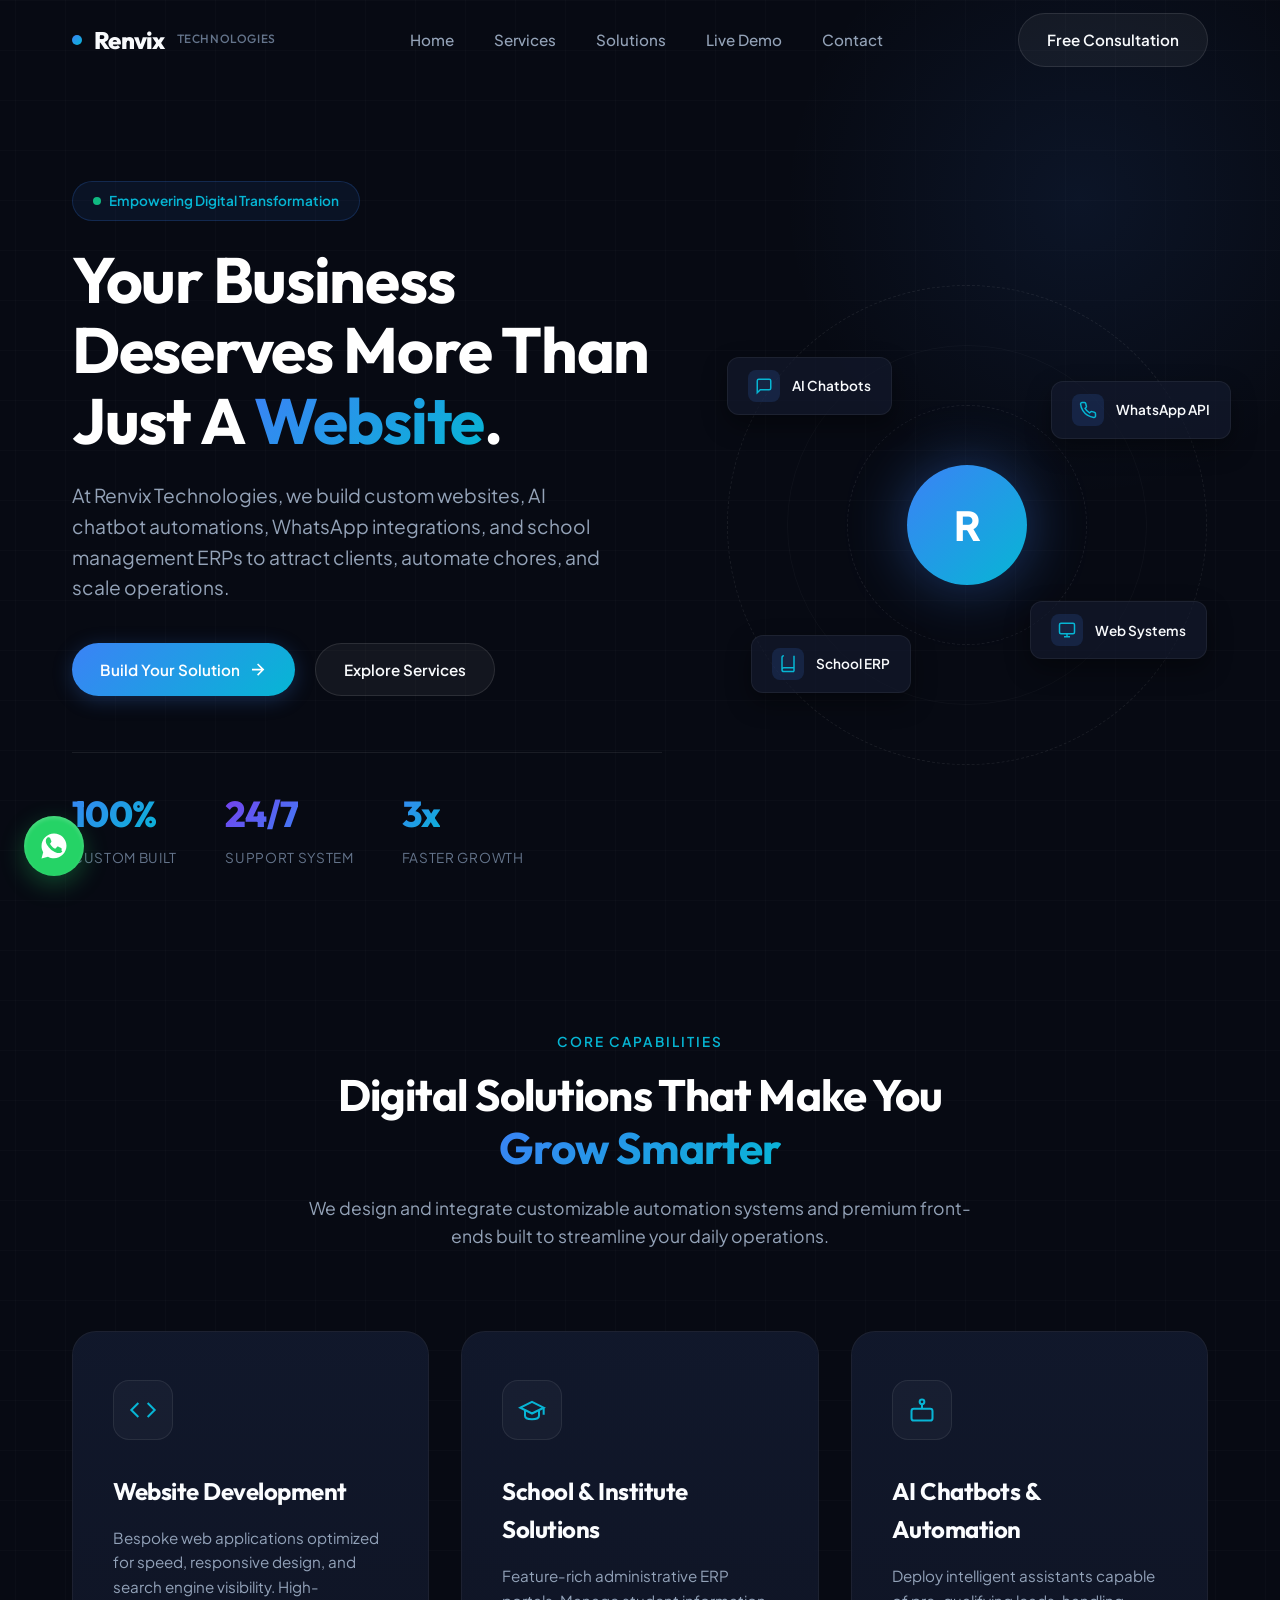
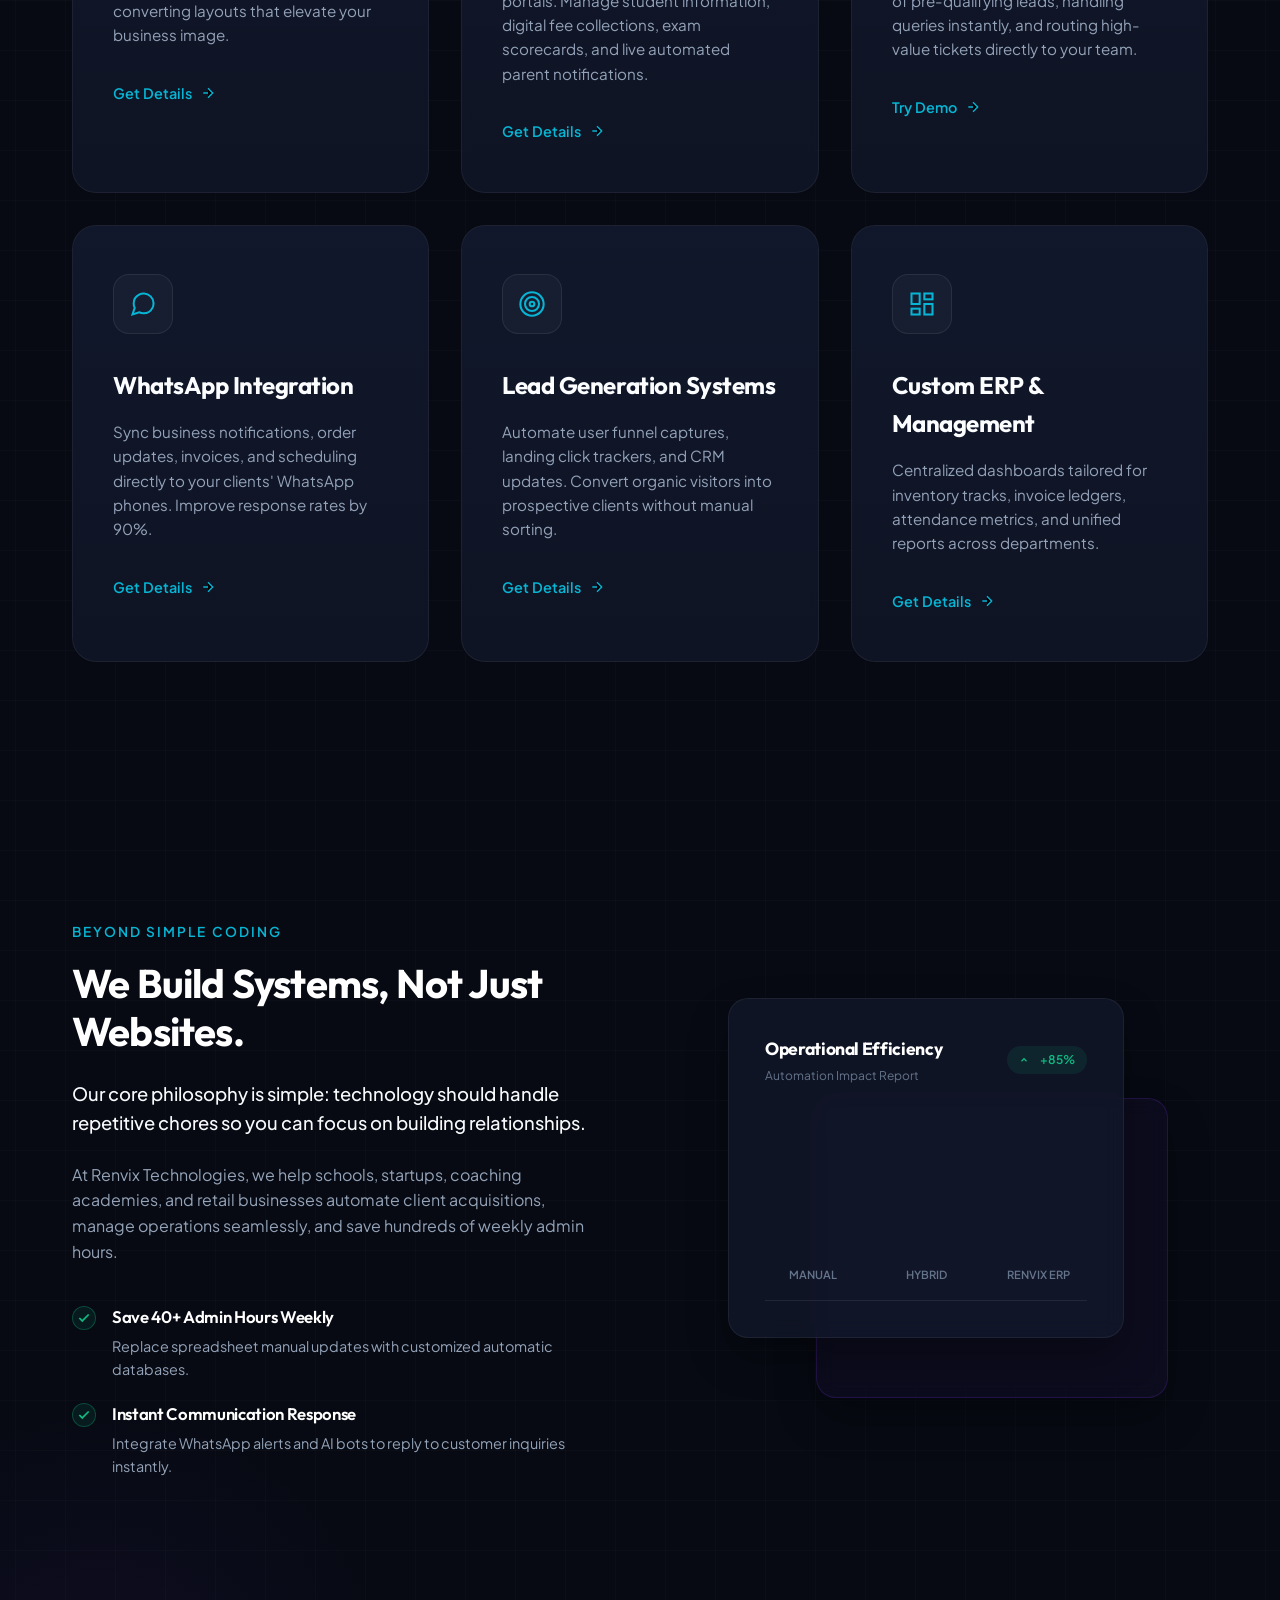
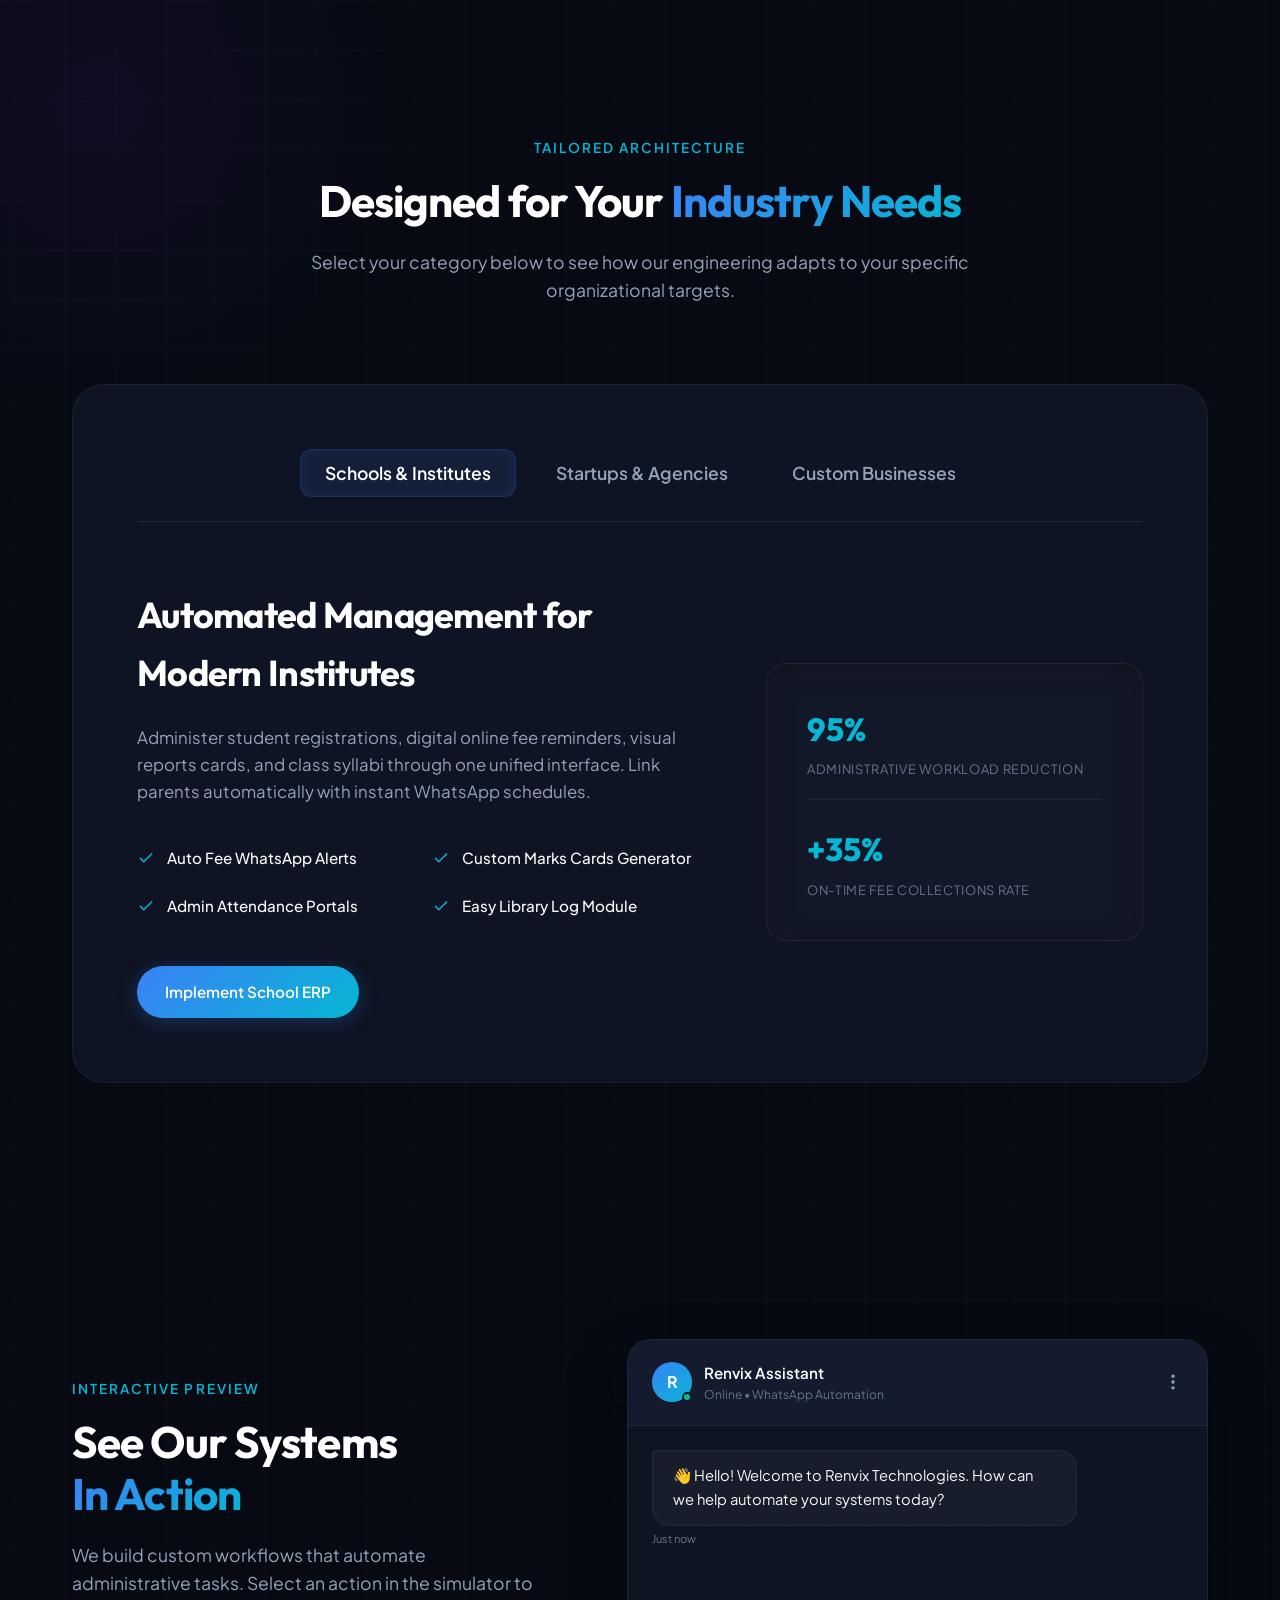
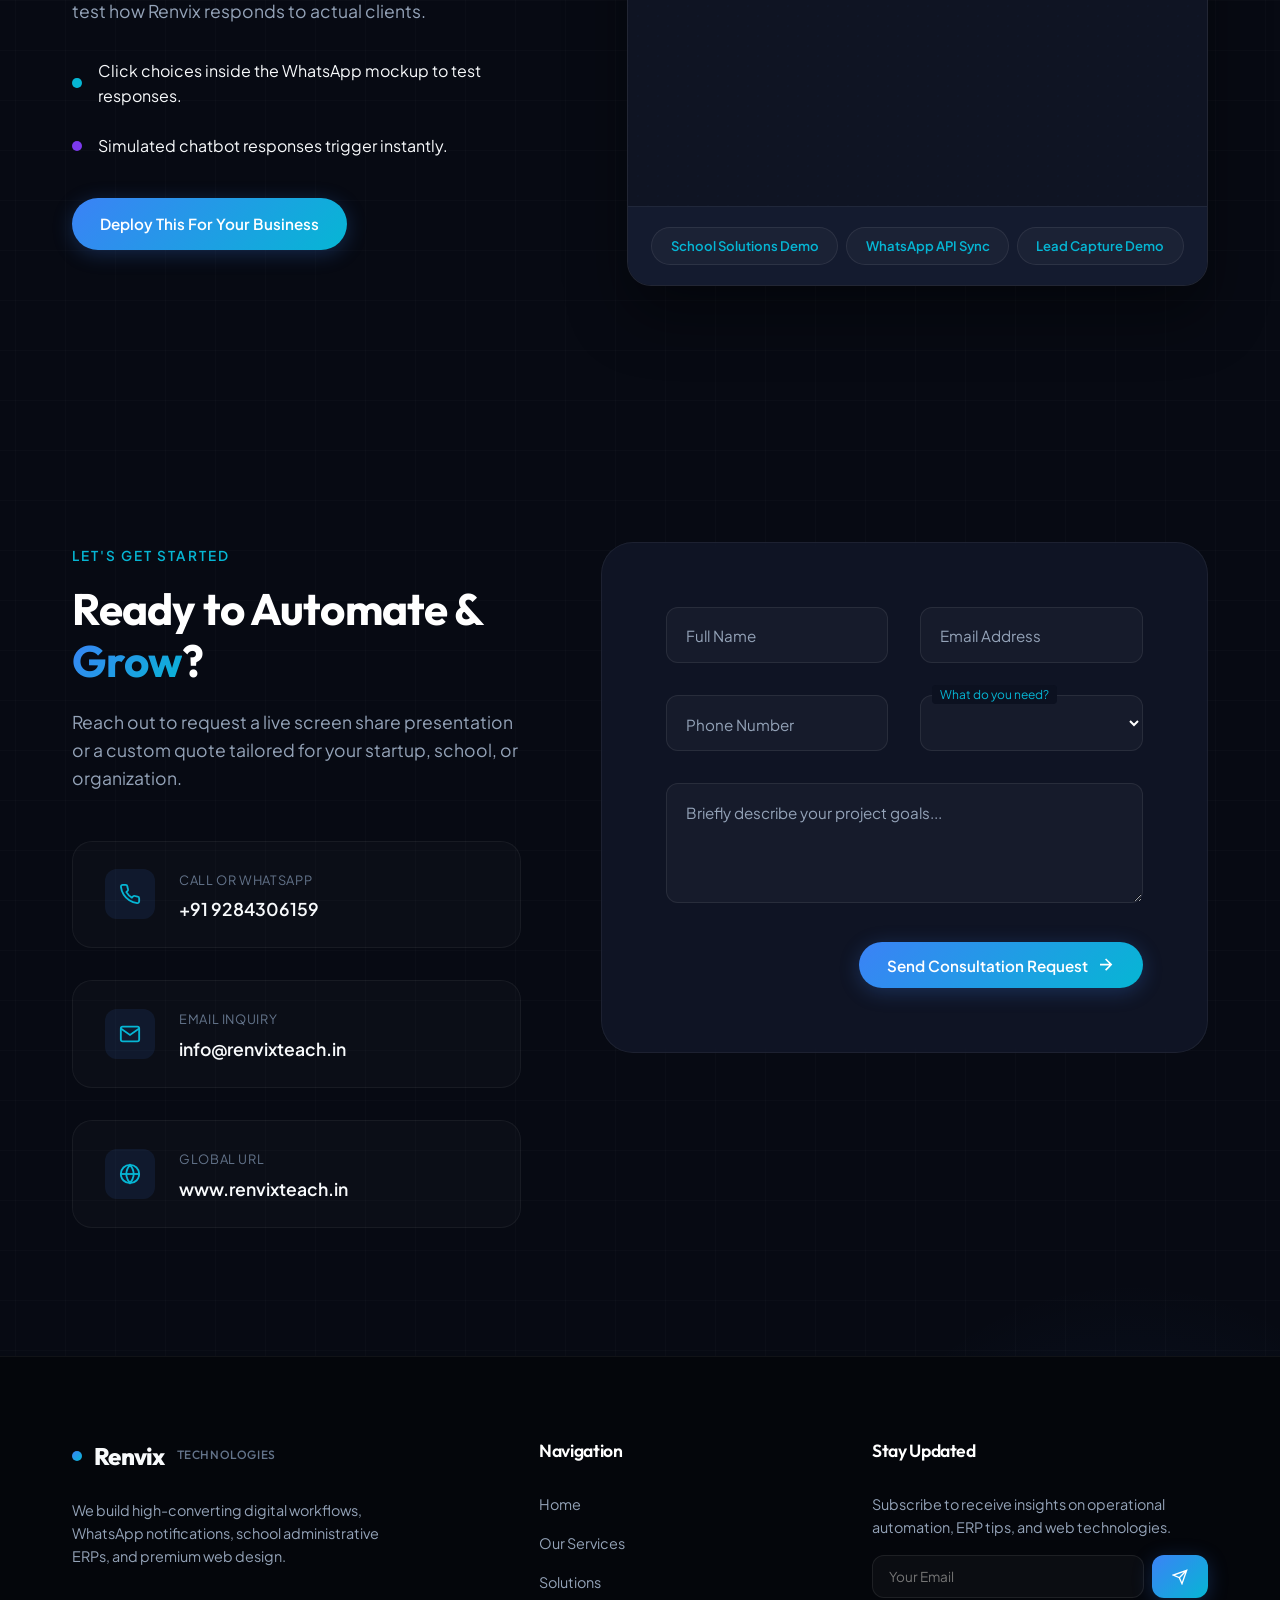
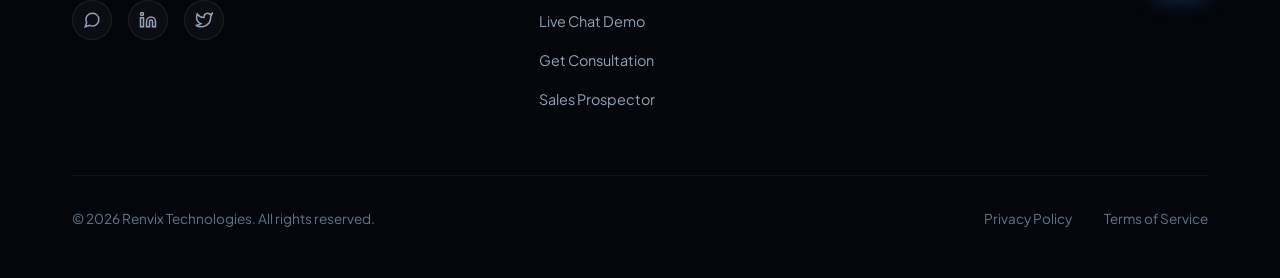
==== index.html @ bef9546e "Add floating WhatsApp button, favicon, sitemap, robots.txt, canonical links, schema markup, and GSC " ====
<!DOCTYPE html>
<html lang="en">
<head>
  <meta charset="UTF-8">
  <meta name="viewport" content="width=device-width, initial-scale=1.0">
  
  <!-- Primary SEO Meta Tags -->
  <title>Renvix Technologies | Complete Digital Solutions & Automation</title>
  <meta name="title" content="Renvix Technologies | Complete Digital Solutions & Automation">
  <meta name="description" content="We create complete digital solutions that help schools, coaching institutes, startups, and businesses grow smarter. Custom Web Development, ERP Solutions, AI Chatbots, WhatsApp API, and Lead Systems.">
  <meta name="keywords" content="Website Development, School ERP, Coaching Institute Software, AI Chatbots, WhatsApp Integration, Lead Generation, Custom ERP, Renvix Technologies">
  <meta name="author" content="Renvix Technologies">
  <meta name="robots" content="index, follow">
  
  <!-- Canonical & Favicon -->
  <link rel="canonical" href="https://renvixteach.in/">
  <link rel="icon" type="image/svg+xml" href="favicon.svg">
  
  <!-- Open Graph / Facebook -->
  <meta property="og:type" content="website">
  <meta property="og:url" content="https://renvixteach.in/">
  <meta property="og:title" content="Renvix Technologies | Complete Digital Solutions">
  <meta property="og:description" content="We don't just build websites. We build automation, ERP, and integration systems to scale your organization.">
  <meta property="og:image" content="https://renvixteach.in/favicon.svg">

  <!-- Structured Data / JSON-LD Schema for Brand Ranking -->
  <script type="application/ld+json">
  {
    "@context": "https://schema.org",
    "@type": "ProfessionalService",
    "name": "Renvix Technologies",
    "alternateName": ["Renvix Teach", "renvixteach", "renvixteach.in"],
    "url": "https://renvixteach.in/",
    "logo": "https://renvixteach.in/favicon.svg",
    "image": "https://renvixteach.in/favicon.svg",
    "description": "We build custom websites, AI chatbot automations, WhatsApp integrations, and school management ERPs to attract clients, automate chores, and scale operations.",
    "telephone": "+919284306159",
    "address": {
      "@type": "PostalAddress",
      "addressCountry": "IN"
    },
    "sameAs": [
      "https://github.com/SkRahim1/Renvix"
    ]
  }
  </script>

  <!-- Stylesheet -->
  <link rel="stylesheet" href="style.css">
</head>
<body id="home">

  <!-- Ambient Glow Effects in Background -->
  <div class="bg-grid"></div>
  <div class="ambient-glow glow-top-right"></div>
  <div class="ambient-glow glow-mid-left"></div>
  <div class="ambient-glow glow-bottom-right"></div>

  <!-- NAVIGATION HEADER -->
  <header class="header" id="header">
    <div class="container">
      <a href="#home" class="logo" id="nav-logo">
        <span class="logo-dot"></span>Renvix
        <span class="logo-sub">Technologies</span>
      </a>

      <nav class="nav-links" id="nav-menu">
        <a href="#home" class="nav-item">Home</a>
        <a href="#services" class="nav-item">Services</a>
        <a href="#solutions" class="nav-item">Solutions</a>
        <a href="#demo" class="nav-item">Live Demo</a>
        <a href="#contact" class="nav-item">Contact</a>
      </nav>

      <div class="nav-cta">
        <a href="#contact" class="btn btn-secondary" id="nav-cta-btn">Free Consultation</a>
      </div>

      <button class="burger" id="burger-menu" aria-label="Toggle navigation menu">
        <span></span>
        <span></span>
        <span></span>
      </button>
    </div>
  </header>

  <!-- HERO SECTION -->
  <section class="hero">
    <div class="container">
      <div class="hero-grid">
        <div class="hero-content">
          <div class="badge">
            <span class="badge-pulse"></span>
            <span>Empowering Digital Transformation</span>
          </div>
          <h1 class="hero-title">Your Business Deserves More Than Just A <span class="text-gradient">Website</span>.</h1>
          <p class="hero-description">
            At Renvix Technologies, we build custom websites, AI chatbot automations, WhatsApp integrations, and school management ERPs to attract clients, automate chores, and scale operations.
          </p>
          <div class="hero-actions">
            <a href="#contact" class="btn btn-primary" id="hero-cta-primary">
              Build Your Solution
              <svg class="btn-icon" viewBox="0 0 24 24"><path d="M5 12h14M12 5l7 7-7 7"/></svg>
            </a>
            <a href="#services" class="btn btn-secondary" id="hero-cta-secondary">Explore Services</a>
          </div>

          <div class="hero-stats">
            <div class="stat-item">
              <h4 class="text-gradient">100%</h4>
              <p>Custom Built</p>
            </div>
            <div class="stat-item">
              <h4 class="text-gradient-purple">24/7</h4>
              <p>Support System</p>
            </div>
            <div class="stat-item">
              <h4 class="text-gradient">3x</h4>
              <p>Faster Growth</p>
            </div>
          </div>
        </div>

        <div class="hero-visual">
          <div class="graphic-container">
            <!-- Animated rings -->
            <div class="graphic-ring ring-outer"></div>
            <div class="graphic-ring ring-mid"></div>
            <div class="graphic-ring ring-inner"></div>
            <!-- Central pulse core -->
            <div class="core-sphere">
              <div class="core-logo-inner">R</div>
            </div>
            <!-- Floating nodes representing Renvix core stack -->
            <div class="floating-node node-1">
              <div class="node-icon-wrapper">
                <svg viewBox="0 0 24 24" width="18" height="18" fill="none" stroke="currentColor" stroke-width="2"><path d="M21 15a2 2 0 0 1-2 2H7l-4 4V5a2 2 0 0 1 2-2h14a2 2 0 0 1 2 2z"/></svg>
              </div>
              <span>AI Chatbots</span>
            </div>
            <div class="floating-node node-2">
              <div class="node-icon-wrapper">
                <svg viewBox="0 0 24 24" width="18" height="18" fill="none" stroke="currentColor" stroke-width="2"><path d="M22 16.92v3a2 2 0 0 1-2.18 2 19.79 19.79 0 0 1-8.63-3.07 19.5 19.5 0 0 1-6-6 19.79 19.79 0 0 1-3.07-8.67A2 2 0 0 1 4.11 2h3a2 2 0 0 1 2 1.72 12.84 12.84 0 0 0 .7 2.81 2 2 0 0 1-.45 2.11L8.09 9.91a16 16 0 0 0 6 6l1.27-1.27a2 2 0 0 1 2.11-.45 12.84 12.84 0 0 0 2.81.7A2 2 0 0 1 22 16.92z"/></svg>
              </div>
              <span>WhatsApp API</span>
            </div>
            <div class="floating-node node-3">
              <div class="node-icon-wrapper">
                <svg viewBox="0 0 24 24" width="18" height="18" fill="none" stroke="currentColor" stroke-width="2"><path d="M4 19.5A2.5 2.5 0 0 1 6.5 17H20M4 19.5A2.5 2.5 0 0 0 6.5 22H20M4 19.5V3.5A2.5 2.5 0 0 1 6.5 1M20 1v21"/></svg>
              </div>
              <span>School ERP</span>
            </div>
            <div class="floating-node node-4">
              <div class="node-icon-wrapper">
                <svg viewBox="0 0 24 24" width="18" height="18" fill="none" stroke="currentColor" stroke-width="2"><rect x="2" y="3" width="20" height="14" rx="2" ry="2"/><line x1="8" y1="21" x2="16" y2="21"/><line x1="12" y1="17" x2="12" y2="21"/></svg>
              </div>
              <span>Web Systems</span>
            </div>
          </div>
        </div>
      </div>
    </div>
  </section>

  <!-- SERVICES SECTION -->
  <section class="section" id="services">
    <div class="container">
      <div class="section-header" id="services-header">
        <span class="section-tag">Core Capabilities</span>
        <h2 class="section-title">Digital Solutions That Make You <span class="text-gradient">Grow Smarter</span></h2>
        <p class="section-subtitle">We design and integrate customizable automation systems and premium front-ends built to streamline your daily operations.</p>
      </div>

      <div class="services-grid">
        <!-- Service 1 -->
        <div class="service-card" id="srv-web">
          <div class="service-icon-box">
            <svg viewBox="0 0 24 24"><polyline points="16 18 22 12 16 6"/><polyline points="8 6 2 12 8 18"/></svg>
          </div>
          <h3>Website Development</h3>
          <p>Bespoke web applications optimized for speed, responsive design, and search engine visibility. High-converting layouts that elevate your business image.</p>
          <a href="#contact" class="service-link">
            Get Details
            <svg viewBox="0 0 24 24"><line x1="5" y1="12" x2="19" y2="12"/><polyline points="12 5 19 12 12 19"/></svg>
          </a>
        </div>

        <!-- Service 2 -->
        <div class="service-card" id="srv-school">
          <div class="service-icon-box">
            <svg viewBox="0 0 24 24"><path d="M22 10v6M2 10l10-5 10 5-10 5z"/><path d="M6 12v5c0 2 2 3 6 3s6-1 6-3v-5"/></svg>
          </div>
          <h3>School & Institute Solutions</h3>
          <p>Feature-rich administrative ERP portals. Manage student information, digital fee collections, exam scorecards, and live automated parent notifications.</p>
          <a href="#contact" class="service-link">
            Get Details
            <svg viewBox="0 0 24 24"><line x1="5" y1="12" x2="19" y2="12"/><polyline points="12 5 19 12 12 19"/></svg>
          </a>
        </div>

        <!-- Service 3 -->
        <div class="service-card" id="srv-chatbot">
          <div class="service-icon-box">
            <svg viewBox="0 0 24 24"><rect x="3" y="11" width="18" height="10" rx="2"/><circle cx="12" cy="5" r="2"/><path d="M12 7v4M8 16h.01M16 16h.01"/></svg>
          </div>
          <h3>AI Chatbots & Automation</h3>
          <p>Deploy intelligent assistants capable of pre-qualifying leads, handling queries instantly, and routing high-value tickets directly to your team.</p>
          <a href="#demo" class="service-link">
            Try Demo
            <svg viewBox="0 0 24 24"><line x1="5" y1="12" x2="19" y2="12"/><polyline points="12 5 19 12 12 19"/></svg>
          </a>
        </div>

        <!-- Service 4 -->
        <div class="service-card" id="srv-whatsapp">
          <div class="service-icon-box">
            <svg viewBox="0 0 24 24"><path d="M21 11.5a8.38 8.38 0 0 1-.9 3.8 8.5 8.5 0 0 1-7.6 4.7 8.38 8.38 0 0 1-3.8-.9L3 21l1.9-5.7a8.38 8.38 0 0 1-.9-3.8 8.5 8.5 0 0 1 4.7-7.6 8.38 8.38 0 0 1 3.8-.9h.5a8.48 8.48 0 0 1 8 8v.5z"/></svg>
          </div>
          <h3>WhatsApp Integration</h3>
          <p>Sync business notifications, order updates, invoices, and scheduling directly to your clients' WhatsApp phones. Improve response rates by 90%.</p>
          <a href="#contact" class="service-link">
            Get Details
            <svg viewBox="0 0 24 24"><line x1="5" y1="12" x2="19" y2="12"/><polyline points="12 5 19 12 12 19"/></svg>
          </a>
        </div>

        <!-- Service 5 -->
        <div class="service-card" id="srv-lead">
          <div class="service-icon-box">
            <svg viewBox="0 0 24 24"><circle cx="12" cy="12" r="10"/><circle cx="12" cy="12" r="6"/><circle cx="12" cy="12" r="2"/></svg>
          </div>
          <h3>Lead Generation Systems</h3>
          <p>Automate user funnel captures, landing click trackers, and CRM updates. Convert organic visitors into prospective clients without manual sorting.</p>
          <a href="#contact" class="service-link">
            Get Details
            <svg viewBox="0 0 24 24"><line x1="5" y1="12" x2="19" y2="12"/><polyline points="12 5 19 12 12 19"/></svg>
          </a>
        </div>

        <!-- Service 6 -->
        <div class="service-card" id="srv-erp">
          <div class="service-icon-box">
            <svg viewBox="0 0 24 24"><rect x="3" y="3" width="7" height="9"/><rect x="14" y="3" width="7" height="5"/><rect x="14" y="12" width="7" height="9"/><rect x="3" y="16" width="7" height="5"/></svg>
          </div>
          <h3>Custom ERP & Management</h3>
          <p>Centralized dashboards tailored for inventory tracks, invoice ledgers, attendance metrics, and unified reports across departments.</p>
          <a href="#contact" class="service-link">
            Get Details
            <svg viewBox="0 0 24 24"><line x1="5" y1="12" x2="19" y2="12"/><polyline points="12 5 19 12 12 19"/></svg>
          </a>
        </div>
      </div>
    </div>
  </section>

  <!-- ABOUT & BENEFITS SECTION -->
  <section class="section about-section">
    <div class="container">
      <div class="about-grid">
        <div class="about-content" id="about-content-left">
          <span class="section-tag">Beyond Simple Coding</span>
          <h2 class="about-title">We Build Systems, Not Just Websites.</h2>
          <p class="about-desc-primary">Our core philosophy is simple: technology should handle repetitive chores so you can focus on building relationships.</p>
          <p class="about-desc-secondary">At Renvix Technologies, we help schools, startups, coaching academies, and retail businesses automate client acquisitions, manage operations seamlessly, and save hundreds of weekly admin hours.</p>
          
          <div class="about-benefits">
            <div class="benefit-item">
              <div class="benefit-check">
                <svg viewBox="0 0 24 24" fill="none" stroke="currentColor"><polyline points="20 6 9 17 4 12"/></svg>
              </div>
              <div class="benefit-text">
                <h4>Save 40+ Admin Hours Weekly</h4>
                <p>Replace spreadsheet manual updates with customized automatic databases.</p>
              </div>
            </div>
            <div class="benefit-item">
              <div class="benefit-check">
                <svg viewBox="0 0 24 24" fill="none" stroke="currentColor"><polyline points="20 6 9 17 4 12"/></svg>
              </div>
              <div class="benefit-text">
                <h4>Instant Communication Response</h4>
                <p>Integrate WhatsApp alerts and AI bots to reply to customer inquiries instantly.</p>
              </div>
            </div>
          </div>
        </div>

        <div class="about-visual" id="about-visual-right">
          <div class="card-stack">
            <div class="visual-card card-sub-purple"></div>
            <div class="visual-card card-main">
              <div class="chart-header">
                <div>
                  <h4 style="font-size: 1.1rem; margin-bottom: 0.15rem;">Operational Efficiency</h4>
                  <p style="font-size: 0.75rem; color: var(--text-muted);">Automation Impact Report</p>
                </div>
                <span class="chart-indicator">
                  <svg viewBox="0 0 24 24" width="10" height="10" fill="none" stroke="currentColor" stroke-width="3" style="margin-right: 0.2rem;"><polyline points="18 15 12 9 6 15"/></svg>
                  +85%
                </span>
              </div>
              <!-- Simulated graph columns -->
              <div class="chart-bars">
                <div class="chart-bar-col">
                  <div class="chart-bar" id="bar-1"></div>
                  <span class="chart-label">Manual</span>
                </div>
                <div class="chart-bar-col">
                  <div class="chart-bar" id="bar-2"></div>
                  <span class="chart-label">Hybrid</span>
                </div>
                <div class="chart-bar-col">
                  <div class="chart-bar" id="bar-3"></div>
                  <span class="chart-label">Renvix ERP</span>
                </div>
              </div>
            </div>
          </div>
        </div>
      </div>
    </div>
  </section>

  <!-- AUDIENCE SEGMENTS (WHO WE HELP) -->
  <section class="section" id="solutions">
    <div class="container">
      <div class="section-header" id="solutions-header">
        <span class="section-tag">Tailored Architecture</span>
        <h2 class="section-title">Designed for Your <span class="text-gradient">Industry Needs</span></h2>
        <p class="section-subtitle">Select your category below to see how our engineering adapts to your specific organizational targets.</p>
      </div>

      <div class="tabs-container" id="audience-tabs">
        <div class="tabs-nav">
          <button class="tab-btn active" data-tab="tab-schools">Schools & Institutes</button>
          <button class="tab-btn" data-tab="tab-startups">Startups & Agencies</button>
          <button class="tab-btn" data-tab="tab-enterprises">Custom Businesses</button>
        </div>

        <!-- Tab Panel: Schools & Institutes -->
        <div class="tab-panel active" id="tab-schools">
          <div class="tab-content">
            <h3>Automated Management for Modern Institutes</h3>
            <p>Administer student registrations, digital online fee reminders, visual reports cards, and class syllabi through one unified interface. Link parents automatically with instant WhatsApp schedules.</p>
            <div class="tab-features">
              <div class="tab-feature-item">
                <span class="tab-feature-icon">
                  <svg viewBox="0 0 24 24" fill="none" stroke="currentColor" stroke-width="2"><polyline points="20 6 9 17 4 12"/></svg>
                </span>
                <span>Auto Fee WhatsApp Alerts</span>
              </div>
              <div class="tab-feature-item">
                <span class="tab-feature-icon">
                  <svg viewBox="0 0 24 24" fill="none" stroke="currentColor" stroke-width="2"><polyline points="20 6 9 17 4 12"/></svg>
                </span>
                <span>Custom Marks Cards Generator</span>
              </div>
              <div class="tab-feature-item">
                <span class="tab-feature-icon">
                  <svg viewBox="0 0 24 24" fill="none" stroke="currentColor" stroke-width="2"><polyline points="20 6 9 17 4 12"/></svg>
                </span>
                <span>Admin Attendance Portals</span>
              </div>
              <div class="tab-feature-item">
                <span class="tab-feature-icon">
                  <svg viewBox="0 0 24 24" fill="none" stroke="currentColor" stroke-width="2"><polyline points="20 6 9 17 4 12"/></svg>
                </span>
                <span>Easy Library Log Module</span>
              </div>
            </div>
            <a href="#contact" class="btn btn-primary">Implement School ERP</a>
          </div>
          <div class="tab-visual-wrapper">
            <div class="segment-metric">
              <div class="segment-metric-val">95%</div>
              <div class="segment-metric-lbl">Administrative Workload Reduction</div>
            </div>
            <div class="segment-metric">
              <div class="segment-metric-val">+35%</div>
              <div class="segment-metric-lbl">On-Time Fee Collections Rate</div>
            </div>
          </div>
        </div>

        <!-- Tab Panel: Startups -->
        <div class="tab-panel" id="tab-startups">
          <div class="tab-content">
            <h3>Scale Operations & Qualify Incoming Leads 24/7</h3>
            <p>Deploy lightweight landing page funnels mapped directly to CRM pipelines. Set up smart chatbot filters to score high-intent visitors and coordinate team schedules automatically.</p>
            <div class="tab-features">
              <div class="tab-feature-item">
                <span class="tab-feature-icon">
                  <svg viewBox="0 0 24 24" fill="none" stroke="currentColor" stroke-width="2"><polyline points="20 6 9 17 4 12"/></svg>
                </span>
                <span>Landing Funnel Optimization</span>
              </div>
              <div class="tab-feature-item">
                <span class="tab-feature-icon">
                  <svg viewBox="0 0 24 24" fill="none" stroke="currentColor" stroke-width="2"><polyline points="20 6 9 17 4 12"/></svg>
                </span>
                <span>Lead Qualification Chatbots</span>
              </div>
              <div class="tab-feature-item">
                <span class="tab-feature-icon">
                  <svg viewBox="0 0 24 24" fill="none" stroke="currentColor" stroke-width="2"><polyline points="20 6 9 17 4 12"/></svg>
                </span>
                <span>CRM Sync & Auto Routing</span>
              </div>
              <div class="tab-feature-item">
                <span class="tab-feature-icon">
                  <svg viewBox="0 0 24 24" fill="none" stroke="currentColor" stroke-width="2"><polyline points="20 6 9 17 4 12"/></svg>
                </span>
                <span>Automated Booking Schedules</span>
              </div>
            </div>
            <a href="#contact" class="btn btn-primary">Build Startup Funnel</a>
          </div>
          <div class="tab-visual-wrapper">
            <div class="segment-metric">
              <div class="segment-metric-val">3x</div>
              <div class="segment-metric-lbl">Average Conversion Rate Boost</div>
            </div>
            <div class="segment-metric">
              <div class="segment-metric-val">&lt; 1 min</div>
              <div class="segment-metric-lbl">Lead Response Reply Window</div>
            </div>
          </div>
        </div>

        <!-- Tab Panel: Enterprises -->
        <div class="tab-panel" id="tab-enterprises">
          <div class="tab-content">
            <h3>Enterprise ERP Solutions Built for Growth</h3>
            <p>Connect your inventories, dispatch schedules, payment processors, and client accounts in a custom ERP. Gain real-time executive summaries with zero reliance on disjointed Excel sheets.</p>
            <div class="tab-features">
              <div class="tab-feature-item">
                <span class="tab-feature-icon">
                  <svg viewBox="0 0 24 24" fill="none" stroke="currentColor" stroke-width="2"><polyline points="20 6 9 17 4 12"/></svg>
                </span>
                <span>Interactive ERP Portals</span>
              </div>
              <div class="tab-feature-item">
                <span class="tab-feature-icon">
                  <svg viewBox="0 0 24 24" fill="none" stroke="currentColor" stroke-width="2"><polyline points="20 6 9 17 4 12"/></svg>
                </span>
                <span>Real-time Stock Audits</span>
              </div>
              <div class="tab-feature-item">
                <span class="tab-feature-icon">
                  <svg viewBox="0 0 24 24" fill="none" stroke="currentColor" stroke-width="2"><polyline points="20 6 9 17 4 12"/></svg>
                </span>
                <span>Integrated Payment Ledger</span>
              </div>
              <div class="tab-feature-item">
                <span class="tab-feature-icon">
                  <svg viewBox="0 0 24 24" fill="none" stroke="currentColor" stroke-width="2"><polyline points="20 6 9 17 4 12"/></svg>
                </span>
                <span>Analytics Dashboard Panel</span>
              </div>
            </div>
            <a href="#contact" class="btn btn-primary">Request Enterprise Pitch</a>
          </div>
          <div class="tab-visual-wrapper">
            <div class="segment-metric">
              <div class="segment-metric-val">100%</div>
              <div class="segment-metric-lbl">Data Sync Across Departments</div>
            </div>
            <div class="segment-metric">
              <div class="segment-metric-val">Zero</div>
              <div class="segment-metric-lbl">Manual Invoice Entry Errors</div>
            </div>
          </div>
        </div>
      </div>
    </div>
  </section>

  <!-- LIVE DEMO SECTION (INTERACTIVE WIDGET) -->
  <section class="section demo-section" id="demo">
    <div class="container">
      <div class="demo-grid">
        <div class="demo-content" id="demo-content-left">
          <span class="section-tag">Interactive Preview</span>
          <h2 class="section-title">See Our Systems <span class="text-gradient">In Action</span></h2>
          <p class="section-subtitle" style="margin-bottom: 2rem;">We build custom workflows that automate administrative tasks. Select an action in the simulator to test how Renvix responds to actual clients.</p>
          
          <div style="display: flex; flex-direction: column; gap: 1.5rem; margin-bottom: 2.5rem;">
            <div style="display: flex; align-items: center; gap: 1rem;">
              <div style="width: 10px; height: 10px; background-color: var(--accent-secondary); border-radius: 50%;"></div>
              <span>Click choices inside the WhatsApp mockup to test responses.</span>
            </div>
            <div style="display: flex; align-items: center; gap: 1rem;">
              <div style="width: 10px; height: 10px; background-color: var(--accent-purple); border-radius: 50%;"></div>
              <span>Simulated chatbot responses trigger instantly.</span>
            </div>
          </div>

          <a href="#contact" class="btn btn-primary">Deploy This For Your Business</a>
        </div>

        <div class="simulator-card" id="demo-card-right">
          <div class="sim-header">
            <div class="sim-user">
              <div class="sim-avatar">
                R
                <div class="sim-status-dot"></div>
              </div>
              <div>
                <span class="sim-username">Renvix Assistant</span>
                <span class="sim-user-status">Online • WhatsApp Automation</span>
              </div>
            </div>
            <div class="sim-header-actions">
              <svg viewBox="0 0 24 24" width="20" height="20" fill="none" stroke="currentColor" stroke-width="2"><circle cx="12" cy="12" r="1"/><circle cx="12" cy="5" r="1"/><circle cx="12" cy="19" r="1"/></svg>
            </div>
          </div>

          <!-- Chat messages area -->
          <div class="sim-body" id="chat-body">
            <div class="msg msg-bot">
              <div class="msg-bubble">
                👋 Hello! Welcome to Renvix Technologies. How can we help automate your systems today?
              </div>
              <span class="msg-time">Just now</span>
            </div>
            
            <div class="typing-bubble" id="typing-indicator">
              <div class="typing-dot"></div>
              <div class="typing-dot"></div>
              <div class="typing-dot"></div>
            </div>
          </div>

          <!-- Interaction options -->
          <div class="sim-footer">
            <div class="sim-choices" id="choices-container">
              <button class="sim-choice-btn" data-choice="school">School Solutions Demo</button>
              <button class="sim-choice-btn" data-choice="whatsapp">WhatsApp API Sync</button>
              <button class="sim-choice-btn" data-choice="lead">Lead Capture Demo</button>
            </div>
          </div>
        </div>
      </div>
    </div>
  </section>

  <!-- CONTACT & LEAD GENERATION SECTION -->
  <section class="section" id="contact">
    <div class="container">
      <div class="contact-grid">
        <div class="contact-info" id="contact-info-left">
          <span class="section-tag">Let's Get Started</span>
          <h2 class="section-title">Ready to Automate & <span class="text-gradient">Grow</span>?</h2>
          <p class="section-subtitle">Reach out to request a live screen share presentation or a custom quote tailored for your startup, school, or organization.</p>
          
          <div class="contact-methods">
            <a href="tel:+919284306159" class="contact-card">
              <div class="contact-icon-box">
                <svg viewBox="0 0 24 24" fill="none" stroke="currentColor" stroke-width="2"><path d="M22 16.92v3a2 2 0 0 1-2.18 2 19.79 19.79 0 0 1-8.63-3.07 19.5 19.5 0 0 1-6-6 19.79 19.79 0 0 1-3.07-8.67A2 2 0 0 1 4.11 2h3a2 2 0 0 1 2 1.72 12.84 12.84 0 0 0 .7 2.81 2 2 0 0 1-.45 2.11L8.09 9.91a16 16 0 0 0 6 6l1.27-1.27a2 2 0 0 1 2.11-.45 12.84 12.84 0 0 0 2.81.7A2 2 0 0 1 22 16.92z"/></svg>
              </div>
              <div>
                <span class="contact-card-lbl">Call or WhatsApp</span>
                <div class="contact-card-val">+91 9284306159</div>
              </div>
            </a>

            <a href="mailto:info@renvixteach.in" class="contact-card">
              <div class="contact-icon-box">
                <svg viewBox="0 0 24 24" fill="none" stroke="currentColor" stroke-width="2"><path d="M4 4h16c1.1 0 2 .9 2 2v12c0 1.1-.9 2-2 2H4c-1.1 0-2-.9-2-2V6c0-1.1.9-2 2-2z"/><polyline points="22,6 12,13 2,6"/></svg>
              </div>
              <div>
                <span class="contact-card-lbl">Email Inquiry</span>
                <div class="contact-card-val">info@renvixteach.in</div>
              </div>
            </a>

            <a href="http://www.renvixteach.in" target="_blank" rel="noopener" class="contact-card">
              <div class="contact-icon-box">
                <svg viewBox="0 0 24 24" fill="none" stroke="currentColor" stroke-width="2"><circle cx="12" cy="12" r="10"/><line x1="2" y1="12" x2="22" y2="12"/><path d="M12 2a15.3 15.3 0 0 1 4 10 15.3 15.3 0 0 1-4 10 15.3 15.3 0 0 1-4-10 15.3 15.3 0 0 1 4-10z"/></svg>
              </div>
              <div>
                <span class="contact-card-lbl">Global URL</span>
                <div class="contact-card-val">www.renvixteach.in</div>
              </div>
            </a>
          </div>
        </div>

        <div class="contact-form-wrapper" id="contact-form-right">
          <form class="contact-form" id="lead-form">
            <div class="form-group">
              <input type="text" id="form-name" class="form-input" placeholder=" " required>
              <label for="form-name" class="form-label">Full Name</label>
            </div>
            
            <div class="form-group">
              <input type="email" id="form-email" class="form-input" placeholder=" " required>
              <label for="form-email" class="form-label">Email Address</label>
            </div>

            <div class="form-group">
              <input type="tel" id="form-phone" class="form-input" placeholder=" " required>
              <label for="form-phone" class="form-label">Phone Number</label>
            </div>

            <div class="form-group">
              <!-- Custom select placeholder implementation styling -->
              <select id="form-need" class="form-input" required>
                <option value="" disabled selected hidden></option>
                <option value="website">Website Development</option>
                <option value="school">School / Institute ERP</option>
                <option value="chatbot">AI Chatbots / WhatsApp Sync</option>
                <option value="custom">Custom ERP / Other Needs</option>
              </select>
              <label for="form-need" class="form-label">What do you need?</label>
            </div>

            <div class="form-group form-full-width">
              <textarea id="form-message" class="form-input" placeholder=" " required></textarea>
              <label for="form-message" class="form-label">Briefly describe your project goals...</label>
            </div>

            <div class="form-submit-wrapper">
              <button type="submit" class="btn btn-primary" id="form-submit-btn">
                Send Consultation Request
                <svg class="btn-icon" viewBox="0 0 24 24"><path d="M5 12h14M12 5l7 7-7 7"/></svg>
              </button>
            </div>
          </form>
        </div>
      </div>
    </div>
  </section>

  <!-- FOOTER -->
  <footer class="footer">
    <div class="container">
      <div class="footer-grid">
        <div class="footer-brand">
          <a href="#home" class="logo" style="margin-bottom: 1rem;">
            <span class="logo-dot"></span>Renvix
            <span class="logo-sub">Technologies</span>
          </a>
          <p>We build high-converting digital workflows, WhatsApp notifications, school administrative ERPs, and premium web design.</p>
          <div class="social-links">
            <a href="https://wa.me/919284306159" class="social-btn" aria-label="WhatsApp Link">
              <svg viewBox="0 0 24 24" fill="none" stroke="currentColor" stroke-width="2"><path d="M21 11.5a8.38 8.38 0 0 1-.9 3.8 8.5 8.5 0 0 1-7.6 4.7 8.38 8.38 0 0 1-3.8-.9L3 21l1.9-5.7a8.38 8.38 0 0 1-.9-3.8 8.5 8.5 0 0 1 4.7-7.6 8.38 8.38 0 0 1 3.8-.9h.5a8.48 8.48 0 0 1 8 8v.5z"/></svg>
            </a>
            <a href="#" class="social-btn" aria-label="LinkedIn Link">
              <svg viewBox="0 0 24 24" fill="none" stroke="currentColor" stroke-width="2"><path d="M16 8a6 6 0 0 1 6 6v7h-4v-7a2 2 0 0 0-2-2 2 2 0 0 0-2 2v7h-4v-7a6 6 0 0 1 6-6z"/><rect x="2" y="9" width="4" height="12"/><circle cx="4" cy="4" r="2"/></svg>
            </a>
            <a href="#" class="social-btn" aria-label="Twitter Link">
              <svg viewBox="0 0 24 24" fill="none" stroke="currentColor" stroke-width="2"><path d="M23 3a10.9 10.9 0 0 1-3.14 1.53 4.48 4.48 0 0 0-7.86 3v1A10.66 10.66 0 0 1 3 4s-4 9 5 13a11.64 11.64 0 0 1-7 2c9 5 20 0 20-11.5a4.5 4.5 0 0 0-.08-.83A7.72 7.72 0 0 0 23 3z"/></svg>
            </a>
          </div>
        </div>

        <div>
          <h4 class="footer-title">Navigation</h4>
          <div class="footer-links">
            <a href="#home" class="footer-link">Home</a>
            <a href="#services" class="footer-link">Our Services</a>
            <a href="#solutions" class="footer-link">Solutions</a>
            <a href="#demo" class="footer-link">Live Chat Demo</a>
            <a href="#contact" class="footer-link">Get Consultation</a>
            <a href="prospector/index.html" class="footer-link" target="_blank">Sales Prospector</a>
          </div>
        </div>

        <div>
          <h4 class="footer-title">Stay Updated</h4>
          <div class="footer-newsletter">
            <p>Subscribe to receive insights on operational automation, ERP tips, and web technologies.</p>
            <form class="newsletter-form" id="newsletter-form">
              <input type="email" placeholder="Your Email" aria-label="Newsletter email field" required>
              <button type="submit" class="btn btn-primary" aria-label="Subscribe to newsletter btn">
                <svg viewBox="0 0 24 24" width="16" height="16" fill="none" stroke="currentColor" stroke-width="2"><path d="M22 2L11 13M22 2l-7 20-4-9-9-4z"/></svg>
              </button>
            </form>
          </div>
        </div>
      </div>

      <div class="footer-bottom">
        <p>&copy; 2026 Renvix Technologies. All rights reserved.</p>
        <div class="footer-meta-links">
          <a href="#">Privacy Policy</a>
          <a href="#">Terms of Service</a>
        </div>
      </div>
    </div>
  </footer>

  <!-- Floating WhatsApp Button -->
  <a href="https://wa.me/919284306159?text=Hi%20Renvix%20Technologies,%20I'm%20interested%20in%20your%20services!" class="whatsapp-float" target="_blank" rel="noopener noreferrer" aria-label="Chat with us on WhatsApp">
    <svg viewBox="0 0 24 24">
      <path d="M12.012 2c-5.506 0-9.988 4.482-9.988 9.988 0 1.76.457 3.473 1.325 4.978L2 22l5.188-1.361c1.455.794 3.097 1.213 4.812 1.213 5.506 0 9.994-4.482 9.994-9.988S17.518 2 12.012 2zm6.657 14.137c-.273.768-1.579 1.401-2.184 1.492-.544.08-1.25.138-2.025-.109-.504-.16-1.127-.373-1.921-.716-3.385-1.464-5.578-4.887-5.747-5.115-.17-.228-1.355-1.799-1.355-3.435 0-1.636.852-2.438 1.157-2.76.305-.323.669-.403.891-.403.222 0 .445.002.639.011.203.01.477-.078.746.567.273.655.934 2.278 1.015 2.443.081.165.136.357.027.57-.109.213-.165.348-.328.539-.163.191-.343.425-.49.57-.163.161-.334.336-.145.66.19.324.843 1.393 1.808 2.253.965.86 1.776 1.125 2.083 1.253.308.128.489.108.672-.098.184-.206.784-.91 1.002-1.22.218-.309.436-.258.736-.148.3.11 1.905.898 2.232 1.062.327.164.545.244.627.382.082.138.082.798-.191 1.566z"/>
    </svg>
  </a>

  <!-- Javascript File -->
  <script src="app.js"></script>
</body>
</html>
---- style.css ----
@import url('https://fonts.googleapis.com/css2?family=Outfit:wght@300;400;500;600;700;800&family=Plus+Jakarta+Sans:wght@300;400;500;600;700&display=swap');

/* --- DESIGN SYSTEM & TOKENS --- */
:root {
  --font-heading: 'Outfit', sans-serif;
  --font-body: 'Plus Jakarta Sans', sans-serif;

  /* Colors */
  --bg-darkest: #070a13;
  --bg-darker: #0d1222;
  --bg-dark: #121829;
  --bg-card: rgba(20, 27, 47, 0.65);
  --border-glow: rgba(255, 255, 255, 0.06);
  --border-glow-hover: rgba(59, 130, 246, 0.3);

  --text-primary: #f8fafc;
  --text-secondary: #94a3b8;
  --text-muted: #64748b;

  --accent-primary: #2563eb;       /* Royal Blue */
  --accent-secondary: #06b6d4;     /* Cyan */
  --accent-purple: #7c3aed;        /* Violet */
  
  --grad-primary: linear-gradient(135deg, #3b82f6 0%, #06b6d4 100%);
  --grad-accent: linear-gradient(135deg, #7c3aed 0%, #3b82f6 100%);
  --grad-glow: radial-gradient(circle, rgba(59, 130, 246, 0.15) 0%, rgba(0, 0, 0, 0) 70%);
  --grad-glow-purple: radial-gradient(circle, rgba(124, 58, 237, 0.12) 0%, rgba(0, 0, 0, 0) 70%);

  /* Animation */
  --ease-smooth: cubic-bezier(0.4, 0, 0.2, 1);
  --transition-fast: 0.2s var(--ease-smooth);
  --transition-normal: 0.4s var(--ease-smooth);
  --transition-slow: 0.6s var(--ease-smooth);
}

/* --- RESET & BASIC STYLES --- */
* {
  margin: 0;
  padding: 0;
  box-sizing: border-box;
  scroll-behavior: smooth;
}

body {
  background-color: var(--bg-darkest);
  color: var(--text-primary);
  font-family: var(--font-body);
  line-height: 1.6;
  overflow-x: hidden;
  position: relative;
}

h1, h2, h3, h4, h5, h6 {
  font-family: var(--font-heading);
  font-weight: 700;
  letter-spacing: -0.02em;
  color: #fff;
}

a {
  text-decoration: none;
  color: inherit;
  transition: var(--transition-fast);
}

ul {
  list-style: none;
}

input, textarea, button {
  font-family: inherit;
}

/* --- LAYOUT UTILITIES --- */
.container {
  width: 100%;
  max-width: 1200px;
  margin: 0 auto;
  padding: 0 2rem;
}

.section {
  padding: 8rem 0;
  position: relative;
}

.text-gradient {
  background: var(--grad-primary);
  -webkit-background-clip: text;
  -webkit-text-fill-color: transparent;
  background-clip: text;
  display: inline-block;
}

.text-gradient-purple {
  background: var(--grad-accent);
  -webkit-background-clip: text;
  -webkit-text-fill-color: transparent;
  background-clip: text;
  display: inline-block;
}

/* Section Header */
.section-header {
  text-align: center;
  max-width: 700px;
  margin: 0 auto 5rem auto;
  opacity: 0;
  transform: translateY(30px);
  transition: all 0.8s var(--ease-smooth);
}

.section-header.visible {
  opacity: 1;
  transform: translateY(0);
}

.section-tag {
  font-size: 0.85rem;
  font-weight: 600;
  text-transform: uppercase;
  letter-spacing: 0.15em;
  color: var(--accent-secondary);
  margin-bottom: 1rem;
  display: inline-block;
}

.section-title {
  font-size: 2.75rem;
  line-height: 1.2;
  margin-bottom: 1.25rem;
}

.section-subtitle {
  font-size: 1.1rem;
  color: var(--text-secondary);
}

/* --- BACKGROUND DECORATIONS --- */
.ambient-glow {
  position: absolute;
  width: 600px;
  height: 600px;
  border-radius: 50%;
  pointer-events: none;
  z-index: -1;
  opacity: 0.6;
}

.glow-top-right {
  top: -100px;
  right: -100px;
  background: var(--grad-glow);
}

.glow-mid-left {
  top: 45%;
  left: -200px;
  background: var(--grad-glow-purple);
}

.glow-bottom-right {
  bottom: 0;
  right: -150px;
  background: var(--grad-glow);
}

/* Grid overlay background */
.bg-grid {
  position: absolute;
  top: 0;
  left: 0;
  width: 100%;
  height: 100%;
  background-image: 
    linear-gradient(rgba(255, 255, 255, 0.015) 1px, transparent 1px),
    linear-gradient(90deg, rgba(255, 255, 255, 0.015) 1px, transparent 1px);
  background-size: 50px 50px;
  background-position: center top;
  pointer-events: none;
  z-index: -2;
}

/* --- BUTTONS --- */
.btn {
  display: inline-flex;
  align-items: center;
  justify-content: center;
  padding: 0.85rem 1.75rem;
  border-radius: 50px;
  font-size: 0.95rem;
  font-weight: 600;
  cursor: pointer;
  transition: var(--transition-normal);
  border: none;
  gap: 0.5rem;
}

.btn-primary {
  background: var(--grad-primary);
  color: #fff;
  box-shadow: 0 4px 20px rgba(59, 130, 246, 0.25);
  position: relative;
  overflow: hidden;
  z-index: 1;
}

.btn-primary::before {
  content: '';
  position: absolute;
  top: 0;
  left: 0;
  width: 100%;
  height: 100%;
  background: var(--grad-accent);
  z-index: -1;
  opacity: 0;
  transition: var(--transition-normal);
}

.btn-primary:hover {
  transform: translateY(-2px);
  box-shadow: 0 6px 25px rgba(59, 130, 246, 0.4);
}

.btn-primary:hover::before {
  opacity: 1;
}

.btn-secondary {
  background: rgba(255, 255, 255, 0.05);
  color: var(--text-primary);
  border: 1px solid rgba(255, 255, 255, 0.1);
}

.btn-secondary:hover {
  background: rgba(255, 255, 255, 0.1);
  border-color: rgba(255, 255, 255, 0.25);
  transform: translateY(-2px);
}

.btn-icon {
  width: 1.2rem;
  height: 1.2rem;
  stroke: currentColor;
  stroke-width: 2;
  fill: none;
  transition: var(--transition-fast);
}

.btn:hover .btn-icon {
  transform: translateX(3px);
}

/* --- NAVIGATION HEADER --- */
.header {
  position: fixed;
  top: 0;
  left: 0;
  width: 100%;
  height: 80px;
  z-index: 1000;
  transition: var(--transition-normal);
  display: flex;
  align-items: center;
}

.header.scrolled {
  height: 70px;
  background: rgba(7, 10, 19, 0.8);
  backdrop-filter: blur(12px);
  border-bottom: 1px solid rgba(255, 255, 255, 0.05);
  box-shadow: 0 10px 30px rgba(0, 0, 0, 0.3);
}

.header .container {
  display: flex;
  justify-content: space-between;
  align-items: center;
  height: 100%;
}

.logo {
  display: flex;
  align-items: center;
  gap: 0.75rem;
  font-weight: 800;
  font-size: 1.5rem;
  font-family: var(--font-heading);
  letter-spacing: -0.03em;
}

.logo-dot {
  width: 10px;
  height: 10px;
  background: var(--grad-primary);
  border-radius: 50%;
  display: inline-block;
}

.logo-sub {
  font-size: 0.75rem;
  font-weight: 500;
  color: var(--text-muted);
  display: block;
  margin-top: -2px;
  letter-spacing: 0.05em;
  text-transform: uppercase;
}

.nav-links {
  display: flex;
  gap: 2.5rem;
}

.nav-item {
  position: relative;
  font-size: 0.95rem;
  font-weight: 500;
  color: var(--text-secondary);
}

.nav-item:hover {
  color: #fff;
}

.nav-item::after {
  content: '';
  position: absolute;
  bottom: -6px;
  left: 0;
  width: 0;
  height: 2px;
  background: var(--grad-primary);
  transition: var(--transition-normal);
}

.nav-item:hover::after {
  width: 100%;
}

.nav-cta {
  display: flex;
  align-items: center;
}

/* Burger Menu */
.burger {
  display: none;
  cursor: pointer;
  background: none;
  border: none;
  flex-direction: column;
  gap: 6px;
  z-index: 1001;
}

.burger span {
  display: block;
  width: 25px;
  height: 2px;
  background-color: var(--text-primary);
  transition: var(--transition-fast);
}

/* --- HERO SECTION --- */
.hero {
  min-height: 100vh;
  padding-top: 150px;
  display: flex;
  align-items: center;
  position: relative;
  overflow: hidden;
}

.hero-grid {
  display: grid;
  grid-template-columns: 1.1fr 0.9fr;
  gap: 4rem;
  align-items: center;
}

.hero-content {
  opacity: 0;
  transform: translateY(40px);
  animation: heroReveal 1s var(--ease-smooth) forwards;
}

.badge {
  display: inline-flex;
  align-items: center;
  gap: 0.5rem;
  background: rgba(59, 130, 246, 0.08);
  border: 1px solid rgba(59, 130, 246, 0.2);
  padding: 0.5rem 1.25rem;
  border-radius: 50px;
  font-size: 0.85rem;
  font-weight: 600;
  color: var(--accent-secondary);
  margin-bottom: 1.5rem;
}

.badge-pulse {
  width: 8px;
  height: 8px;
  background-color: #10b981;
  border-radius: 50%;
  display: inline-block;
  animation: pulse 1.8s infinite;
}

.hero-title {
  font-size: 4rem;
  line-height: 1.1;
  margin-bottom: 1.5rem;
}

.hero-description {
  font-size: 1.2rem;
  color: var(--text-secondary);
  margin-bottom: 2.5rem;
  max-width: 540px;
}

.hero-actions {
  display: flex;
  gap: 1.25rem;
  margin-bottom: 3.5rem;
}

.hero-stats {
  display: flex;
  gap: 3rem;
  border-top: 1px solid rgba(255, 255, 255, 0.08);
  padding-top: 2rem;
}

.stat-item h4 {
  font-size: 2.25rem;
  margin-bottom: 0.25rem;
  font-weight: 800;
}

.stat-item p {
  font-size: 0.85rem;
  color: var(--text-muted);
  text-transform: uppercase;
  letter-spacing: 0.05em;
}

/* Hero Visual Graphic */
.hero-visual {
  position: relative;
  display: flex;
  justify-content: center;
  align-items: center;
  opacity: 0;
  transform: scale(0.95);
  animation: heroReveal 1.2s var(--ease-smooth) 0.2s forwards;
}

.graphic-container {
  position: relative;
  width: 100%;
  aspect-ratio: 1;
  max-width: 480px;
}

.graphic-ring {
  position: absolute;
  border: 1px dashed rgba(255, 255, 255, 0.08);
  border-radius: 50%;
  top: 50%;
  left: 50%;
  transform: translate(-50%, -50%);
}

.ring-outer {
  width: 100%;
  height: 100%;
  animation: rotateClockwise 45s linear infinite;
}

.ring-mid {
  width: 75%;
  height: 75%;
  border-style: solid;
  border-color: rgba(255, 255, 255, 0.03);
  animation: rotateCounter 30s linear infinite;
}

.ring-inner {
  width: 50%;
  height: 50%;
}

.core-sphere {
  position: absolute;
  width: 120px;
  height: 120px;
  background: var(--grad-primary);
  border-radius: 50%;
  top: 50%;
  left: 50%;
  transform: translate(-50%, -50%);
  box-shadow: 0 0 60px rgba(59, 130, 246, 0.4);
  display: flex;
  align-items: center;
  justify-content: center;
  animation: float 6s ease-in-out infinite;
}

.core-logo-inner {
  color: #fff;
  font-size: 2.5rem;
  font-weight: 800;
}

.floating-node {
  position: absolute;
  background: var(--bg-card);
  border: 1px solid var(--border-glow);
  padding: 0.75rem 1.25rem;
  border-radius: 12px;
  backdrop-filter: blur(8px);
  display: flex;
  align-items: center;
  gap: 0.75rem;
  box-shadow: 0 10px 25px rgba(0, 0, 0, 0.4);
}

.node-icon-wrapper {
  width: 32px;
  height: 32px;
  border-radius: 8px;
  background: rgba(59, 130, 246, 0.15);
  display: flex;
  align-items: center;
  justify-content: center;
  color: var(--accent-secondary);
}

.floating-node span {
  font-size: 0.85rem;
  font-weight: 600;
}

.node-1 {
  top: 15%;
  left: 0;
  animation: floatNode 8s ease-in-out infinite;
}

.node-2 {
  top: 20%;
  right: -5%;
  animation: floatNode 9s ease-in-out 1s infinite;
}

.node-3 {
  bottom: 15%;
  left: 5%;
  animation: floatNode 7s ease-in-out 2s infinite;
}

.node-4 {
  bottom: 22%;
  right: 0%;
  animation: floatNode 10s ease-in-out 0.5s infinite;
}

/* --- SERVICES SECTION --- */
.services-grid {
  display: grid;
  grid-template-columns: repeat(auto-fit, minmax(340px, 1fr));
  gap: 2rem;
}

.service-card {
  background: var(--bg-card);
  border: 1px solid var(--border-glow);
  border-radius: 24px;
  padding: 3rem 2.5rem;
  backdrop-filter: blur(10px);
  transition: all 0.4s var(--ease-smooth);
  position: relative;
  overflow: hidden;
  opacity: 0;
  transform: translateY(40px);
}

.service-card.visible {
  opacity: 1;
  transform: translateY(0);
}

.service-card::before {
  content: '';
  position: absolute;
  top: 0;
  left: 0;
  width: 100%;
  height: 100%;
  background: linear-gradient(180deg, rgba(59, 130, 246, 0.03) 0%, transparent 100%);
  pointer-events: none;
}

.service-card:hover {
  transform: translateY(-8px);
  border-color: var(--border-glow-hover);
  box-shadow: 0 20px 40px rgba(0, 0, 0, 0.3), 0 0 30px rgba(59, 130, 246, 0.05);
}

.service-icon-box {
  width: 60px;
  height: 60px;
  border-radius: 16px;
  background: rgba(255, 255, 255, 0.03);
  border: 1px solid rgba(255, 255, 255, 0.08);
  display: flex;
  align-items: center;
  justify-content: center;
  color: var(--accent-secondary);
  margin-bottom: 2rem;
  transition: var(--transition-normal);
}

.service-card:hover .service-icon-box {
  background: var(--grad-primary);
  border-color: transparent;
  color: #fff;
  box-shadow: 0 10px 25px rgba(6, 182, 212, 0.3);
  transform: scale(1.05);
}

.service-icon-box svg {
  width: 28px;
  height: 28px;
  fill: none;
  stroke: currentColor;
  stroke-width: 1.75;
}

.service-card h3 {
  font-size: 1.5rem;
  margin-bottom: 1rem;
  font-weight: 700;
}

.service-card p {
  color: var(--text-secondary);
  font-size: 0.95rem;
  margin-bottom: 2rem;
  min-height: 70px;
}

.service-link {
  display: inline-flex;
  align-items: center;
  gap: 0.5rem;
  font-size: 0.9rem;
  font-weight: 600;
  color: var(--accent-secondary);
}

.service-link svg {
  width: 1rem;
  height: 1rem;
  stroke: currentColor;
  stroke-width: 2;
  transition: var(--transition-fast);
}

.service-card:hover .service-link svg {
  transform: translateX(4px);
}

/* --- ABOUT & STATS / HIGHLIGHT --- */
.about-section {
  position: relative;
}

.about-grid {
  display: grid;
  grid-template-columns: 1fr 1fr;
  gap: 6rem;
  align-items: center;
}

.about-content {
  opacity: 0;
  transform: translateY(40px);
  transition: all 0.8s var(--ease-smooth);
}

.about-content.visible {
  opacity: 1;
  transform: translateY(0);
}

.about-title {
  font-size: 2.5rem;
  margin-bottom: 1.5rem;
  line-height: 1.2;
}

.about-desc-primary {
  font-size: 1.15rem;
  color: var(--text-primary);
  margin-bottom: 1.5rem;
  font-weight: 500;
}

.about-desc-secondary {
  color: var(--text-secondary);
  margin-bottom: 2.5rem;
}

.about-benefits {
  display: flex;
  flex-direction: column;
  gap: 1.25rem;
}

.benefit-item {
  display: flex;
  align-items: flex-start;
  gap: 1rem;
}

.benefit-check {
  width: 24px;
  height: 24px;
  border-radius: 50%;
  background: rgba(16, 185, 129, 0.1);
  border: 1px solid rgba(16, 185, 129, 0.3);
  color: #10b981;
  display: flex;
  align-items: center;
  justify-content: center;
  flex-shrink: 0;
  margin-top: 2px;
}

.benefit-check svg {
  width: 14px;
  height: 14px;
  stroke: currentColor;
  stroke-width: 3;
}

.benefit-text h4 {
  font-size: 1.05rem;
  font-weight: 600;
  margin-bottom: 0.25rem;
}

.benefit-text p {
  font-size: 0.9rem;
  color: var(--text-secondary);
}

/* About visual card stack */
.about-visual {
  position: relative;
  display: flex;
  justify-content: center;
  align-items: center;
  opacity: 0;
  transform: scale(0.95);
  transition: all 0.8s var(--ease-smooth);
}

.about-visual.visible {
  opacity: 1;
  transform: scale(1);
}

.card-stack {
  position: relative;
  width: 100%;
  max-width: 440px;
  aspect-ratio: 1.1;
}

.visual-card {
  position: absolute;
  border-radius: 20px;
  padding: 2.25rem;
  backdrop-filter: blur(10px);
  box-shadow: 0 20px 40px rgba(0, 0, 0, 0.3);
}

.card-main {
  width: 90%;
  height: 85%;
  background: var(--bg-card);
  border: 1px solid var(--border-glow);
  top: 0;
  left: 0;
  z-index: 2;
  display: flex;
  flex-direction: column;
  justify-content: space-between;
}

.card-sub-purple {
  width: 80%;
  height: 75%;
  background: rgba(124, 58, 237, 0.05);
  border: 1px solid rgba(124, 58, 237, 0.2);
  right: 0;
  bottom: 0;
  z-index: 1;
}

.chart-header {
  display: flex;
  justify-content: space-between;
  align-items: center;
  margin-bottom: 1.5rem;
}

.chart-indicator {
  display: inline-flex;
  align-items: center;
  gap: 0.5rem;
  background: rgba(16, 185, 129, 0.1);
  padding: 0.25rem 0.75rem;
  border-radius: 50px;
  font-size: 0.75rem;
  color: #10b981;
  font-weight: 600;
}

.chart-bars {
  display: flex;
  align-items: flex-end;
  gap: 1rem;
  height: 120px;
  padding-bottom: 1rem;
  border-bottom: 1px solid rgba(255, 255, 255, 0.08);
}

.chart-bar-col {
  flex: 1;
  display: flex;
  flex-direction: column;
  align-items: center;
  gap: 0.5rem;
}

.chart-bar {
  width: 100%;
  border-radius: 4px 4px 0 0;
  background: rgba(255, 255, 255, 0.05);
  transition: all 1s var(--ease-smooth);
  height: 0; /* Animated via scroll trigger */
}

.chart-bar.fill-active-1 { height: 40%; background: var(--grad-primary); }
.chart-bar.fill-active-2 { height: 65%; background: var(--grad-primary); }
.chart-bar.fill-active-3 { height: 90%; background: var(--grad-accent); }

.chart-label {
  font-size: 0.7rem;
  color: var(--text-muted);
  font-weight: 600;
  text-transform: uppercase;
}

/* --- AUDIENCE SEGMENTS (WHO WE HELP) --- */
.tabs-container {
  background: var(--bg-card);
  border: 1px solid var(--border-glow);
  border-radius: 32px;
  padding: 4rem;
  backdrop-filter: blur(10px);
  opacity: 0;
  transform: translateY(40px);
  transition: all 0.8s var(--ease-smooth);
}

.tabs-container.visible {
  opacity: 1;
  transform: translateY(0);
}

.tabs-nav {
  display: flex;
  justify-content: center;
  gap: 1rem;
  margin-bottom: 4rem;
  border-bottom: 1px solid rgba(255, 255, 255, 0.08);
  padding-bottom: 1.5rem;
}

.tab-btn {
  background: none;
  border: none;
  color: var(--text-secondary);
  font-size: 1.1rem;
  font-weight: 600;
  padding: 0.75rem 1.5rem;
  cursor: pointer;
  transition: var(--transition-fast);
  border-radius: 12px;
}

.tab-btn:hover {
  color: #fff;
  background: rgba(255, 255, 255, 0.03);
}

.tab-btn.active {
  color: #fff;
  background: rgba(59, 130, 246, 0.1);
  box-shadow: inset 0 0 12px rgba(59, 130, 246, 0.15);
  border: 1px solid rgba(59, 130, 246, 0.2);
}

.tab-panel {
  display: none;
  animation: fadeIn 0.5s var(--ease-smooth) forwards;
}

.tab-panel.active {
  display: grid;
  grid-template-columns: 1.2fr 0.8fr;
  gap: 4rem;
  align-items: center;
}

.tab-content h3 {
  font-size: 2.25rem;
  margin-bottom: 1.5rem;
}

.tab-content p {
  color: var(--text-secondary);
  margin-bottom: 2.5rem;
  font-size: 1.05rem;
}

.tab-features {
  display: grid;
  grid-template-columns: 1fr 1fr;
  gap: 1.5rem;
  margin-bottom: 3rem;
}

.tab-feature-item {
  display: flex;
  align-items: center;
  gap: 0.75rem;
  font-size: 0.95rem;
  font-weight: 500;
}

.tab-feature-icon {
  color: var(--accent-secondary);
  flex-shrink: 0;
  display: flex;
  align-items: center;
}

.tab-feature-icon svg {
  width: 18px;
  height: 18px;
}

.tab-visual-wrapper {
  background: rgba(255, 255, 255, 0.02);
  border: 1px solid rgba(255, 255, 255, 0.05);
  border-radius: 20px;
  padding: 2.5rem;
  display: flex;
  flex-direction: column;
  gap: 1.5rem;
  box-shadow: inset 0 4px 30px rgba(0, 0, 0, 0.2);
}

.segment-metric {
  border-bottom: 1px solid rgba(255, 255, 255, 0.05);
  padding-bottom: 1.25rem;
}

.segment-metric:last-child {
  border: none;
  padding: 0;
}

.segment-metric-val {
  font-size: 2rem;
  font-weight: 800;
  color: var(--accent-secondary);
  font-family: var(--font-heading);
}

.segment-metric-lbl {
  font-size: 0.8rem;
  color: var(--text-muted);
  text-transform: uppercase;
  letter-spacing: 0.05em;
  margin-top: 0.25rem;
}

/* --- DEMO / INTERACTIVE SIMULATOR --- */
.demo-section {
  position: relative;
}

.demo-grid {
  display: grid;
  grid-template-columns: 0.9fr 1.1fr;
  gap: 5rem;
  align-items: center;
}

.demo-content {
  opacity: 0;
  transform: translateY(40px);
  transition: all 0.8s var(--ease-smooth);
}

.demo-content.visible {
  opacity: 1;
  transform: translateY(0);
}

/* Chat Simulator UI */
.simulator-card {
  background: #0f1423;
  border: 1px solid rgba(255, 255, 255, 0.08);
  border-radius: 24px;
  overflow: hidden;
  box-shadow: 0 30px 60px rgba(0, 0, 0, 0.4);
  opacity: 0;
  transform: scale(0.95);
  transition: all 0.8s var(--ease-smooth);
}

.simulator-card.visible {
  opacity: 1;
  transform: scale(1);
}

.sim-header {
  background: #141b2f;
  padding: 1.25rem 1.5rem;
  border-bottom: 1px solid rgba(255, 255, 255, 0.05);
  display: flex;
  justify-content: space-between;
  align-items: center;
}

.sim-user {
  display: flex;
  align-items: center;
  gap: 0.75rem;
}

.sim-avatar {
  width: 40px;
  height: 40px;
  border-radius: 50%;
  background: var(--grad-primary);
  display: flex;
  align-items: center;
  justify-content: center;
  position: relative;
  font-weight: 700;
}

.sim-status-dot {
  width: 10px;
  height: 10px;
  background-color: #10b981;
  border-radius: 50%;
  position: absolute;
  bottom: 0;
  right: 0;
  border: 2px solid #141b2f;
}

.sim-username {
  font-weight: 600;
  font-size: 0.95rem;
}

.sim-user-status {
  font-size: 0.75rem;
  color: var(--text-muted);
  display: block;
}

.sim-header-actions {
  display: flex;
  gap: 0.75rem;
  color: var(--text-secondary);
}

.sim-body {
  height: 380px;
  padding: 1.5rem;
  overflow-y: auto;
  display: flex;
  flex-direction: column;
  gap: 1.25rem;
  background-image: 
    radial-gradient(rgba(59, 130, 246, 0.02) 1px, transparent 0),
    radial-gradient(rgba(59, 130, 246, 0.02) 1px, transparent 0);
  background-size: 20px 20px;
  background-position: 0 0, 10px 10px;
}

/* Chat bubble styling */
.msg {
  max-width: 80%;
  display: flex;
  flex-direction: column;
}

.msg-bot {
  align-self: flex-start;
}

.msg-user {
  align-self: flex-end;
}

.msg-bubble {
  padding: 0.85rem 1.25rem;
  border-radius: 18px;
  font-size: 0.92rem;
}

.msg-bot .msg-bubble {
  background: rgba(255, 255, 255, 0.04);
  border: 1px solid rgba(255, 255, 255, 0.06);
  color: var(--text-primary);
  border-top-left-radius: 4px;
}

.msg-user .msg-bubble {
  background: var(--grad-primary);
  color: #fff;
  border-top-right-radius: 4px;
  box-shadow: 0 5px 15px rgba(59, 130, 246, 0.15);
}

.msg-time {
  font-size: 0.7rem;
  color: var(--text-muted);
  margin-top: 0.25rem;
  align-self: flex-end;
}

.msg-bot .msg-time {
  align-self: flex-start;
}

/* Typing indicator bubble */
.typing-bubble {
  display: none;
  align-items: center;
  gap: 4px;
  padding: 0.85rem 1.25rem;
  background: rgba(255, 255, 255, 0.04);
  border: 1px solid rgba(255, 255, 255, 0.06);
  border-radius: 18px;
  border-top-left-radius: 4px;
  width: 60px;
}

.typing-dot {
  width: 6px;
  height: 6px;
  background: var(--text-muted);
  border-radius: 50%;
  animation: typing 1.4s infinite ease-in-out;
}

.typing-dot:nth-child(2) { animation-delay: 0.2s; }
.typing-dot:nth-child(3) { animation-delay: 0.4s; }

/* Simulator Choices/Footer */
.sim-footer {
  padding: 1.25rem;
  background: #141b2f;
  border-top: 1px solid rgba(255, 255, 255, 0.05);
}

.sim-choices {
  display: flex;
  flex-wrap: wrap;
  gap: 0.5rem;
  justify-content: center;
}

.sim-choice-btn {
  background: rgba(255, 255, 255, 0.03);
  border: 1px solid rgba(255, 255, 255, 0.08);
  border-radius: 50px;
  padding: 0.6rem 1.15rem;
  font-size: 0.82rem;
  font-weight: 600;
  color: var(--accent-secondary);
  cursor: pointer;
  transition: var(--transition-fast);
}

.sim-choice-btn:hover {
  background: rgba(6, 182, 212, 0.1);
  border-color: rgba(6, 182, 212, 0.3);
  transform: translateY(-1px);
}

/* --- CONTACT SECTION --- */
.contact-grid {
  display: grid;
  grid-template-columns: 0.85fr 1.15fr;
  gap: 5rem;
  align-items: flex-start;
}

.contact-info {
  opacity: 0;
  transform: translateY(40px);
  transition: all 0.8s var(--ease-smooth);
}

.contact-info.visible {
  opacity: 1;
  transform: translateY(0);
}

.contact-methods {
  display: flex;
  flex-direction: column;
  gap: 2rem;
  margin-top: 3rem;
}

.contact-card {
  display: flex;
  align-items: center;
  gap: 1.5rem;
  background: rgba(255, 255, 255, 0.02);
  border: 1px solid rgba(255, 255, 255, 0.05);
  padding: 1.5rem 2rem;
  border-radius: 20px;
  transition: var(--transition-normal);
}

.contact-card:hover {
  background: rgba(255, 255, 255, 0.04);
  border-color: rgba(255, 255, 255, 0.1);
  transform: translateX(4px);
}

.contact-icon-box {
  width: 50px;
  height: 50px;
  border-radius: 12px;
  background: rgba(59, 130, 246, 0.1);
  display: flex;
  align-items: center;
  justify-content: center;
  color: var(--accent-secondary);
  flex-shrink: 0;
}

.contact-icon-box svg {
  width: 22px;
  height: 22px;
}

.contact-card-lbl {
  font-size: 0.8rem;
  color: var(--text-muted);
  text-transform: uppercase;
  letter-spacing: 0.05em;
}

.contact-card-val {
  font-size: 1.1rem;
  font-weight: 600;
  margin-top: 0.25rem;
}

/* Contact Form UI */
.contact-form-wrapper {
  background: var(--bg-card);
  border: 1px solid var(--border-glow);
  padding: 4rem;
  border-radius: 32px;
  backdrop-filter: blur(10px);
  opacity: 0;
  transform: translateY(40px);
  transition: all 0.8s var(--ease-smooth);
}

.contact-form-wrapper.visible {
  opacity: 1;
  transform: translateY(0);
}

.contact-form {
  display: grid;
  grid-template-columns: 1fr 1fr;
  gap: 2rem;
}

.form-full-width {
  grid-column: span 2;
}

.form-group {
  position: relative;
}

/* Floating labels effect */
.form-input {
  width: 100%;
  background: rgba(255, 255, 255, 0.03);
  border: 1px solid rgba(255, 255, 255, 0.08);
  border-radius: 12px;
  padding: 1.1rem 1.25rem;
  color: #fff;
  font-size: 0.95rem;
  transition: var(--transition-normal);
}

.form-input:focus {
  outline: none;
  background: rgba(255, 255, 255, 0.05);
  border-color: var(--accent-secondary);
  box-shadow: 0 0 15px rgba(6, 182, 212, 0.15);
}

.form-label {
  position: absolute;
  left: 1.25rem;
  top: 1.1rem;
  color: var(--text-secondary);
  transition: var(--transition-normal);
  pointer-events: none;
  font-size: 0.95rem;
}

/* Move label up when input focused or has text */
.form-input:focus ~ .form-label,
.form-input:not(:placeholder-shown) ~ .form-label {
  top: -10px;
  left: 0.75rem;
  font-size: 0.75rem;
  color: var(--accent-secondary);
  background-color: #0c1120;
  padding: 0 0.5rem;
  border-radius: 4px;
}

textarea.form-input {
  min-height: 120px;
  resize: vertical;
}

.form-submit-wrapper {
  grid-column: span 2;
  display: flex;
  justify-content: flex-end;
}

/* --- FOOTER --- */
.footer {
  background: #04060b;
  border-top: 1px solid rgba(255, 255, 255, 0.05);
  padding: 5rem 0 3rem 0;
  position: relative;
}

.footer-grid {
  display: grid;
  grid-template-columns: 1.2fr 0.8fr 1fr;
  gap: 4rem;
  margin-bottom: 4rem;
}

.footer-brand {
  max-width: 320px;
}

.footer-brand p {
  color: var(--text-secondary);
  font-size: 0.9rem;
  margin-top: 1.5rem;
  margin-bottom: 2rem;
}

.social-links {
  display: flex;
  gap: 1rem;
}

.social-btn {
  width: 40px;
  height: 40px;
  border-radius: 50%;
  background: rgba(255, 255, 255, 0.03);
  border: 1px solid rgba(255, 255, 255, 0.08);
  display: flex;
  align-items: center;
  justify-content: center;
  color: var(--text-secondary);
  transition: var(--transition-normal);
}

.social-btn:hover {
  background: var(--accent-primary);
  color: #fff;
  border-color: transparent;
  transform: translateY(-3px);
}

.social-btn svg {
  width: 18px;
  height: 18px;
}

.footer-title {
  font-size: 1.1rem;
  font-weight: 600;
  margin-bottom: 1.75rem;
  position: relative;
}

.footer-links {
  display: flex;
  flex-direction: column;
  gap: 1rem;
}

.footer-link {
  color: var(--text-secondary);
  font-size: 0.9rem;
}

.footer-link:hover {
  color: #fff;
  transform: translateX(4px);
}

.footer-newsletter {
  display: flex;
  flex-direction: column;
  gap: 1rem;
}

.footer-newsletter p {
  color: var(--text-secondary);
  font-size: 0.9rem;
}

.newsletter-form {
  display: flex;
  gap: 0.5rem;
}

.newsletter-form input {
  flex: 1;
  background: rgba(255, 255, 255, 0.03);
  border: 1px solid rgba(255, 255, 255, 0.08);
  padding: 0.75rem 1rem;
  border-radius: 12px;
  color: #fff;
  font-size: 0.85rem;
}

.newsletter-form input:focus {
  outline: none;
  border-color: var(--accent-secondary);
}

.newsletter-form button {
  padding: 0 1.25rem;
  border-radius: 12px;
}

.footer-bottom {
  border-top: 1px solid rgba(255, 255, 255, 0.05);
  padding-top: 2rem;
  display: flex;
  justify-content: space-between;
  align-items: center;
  color: var(--text-muted);
  font-size: 0.85rem;
}

.footer-meta-links {
  display: flex;
  gap: 2rem;
}

.footer-meta-links a:hover {
  color: #fff;
}


/* --- ANIMATIONS & KEYFRAMES --- */
@keyframes heroReveal {
  to {
    opacity: 1;
    transform: translateY(0) scale(1);
  }
}

@keyframes pulse {
  0% {
    transform: scale(0.95);
    box-shadow: 0 0 0 0 rgba(16, 185, 129, 0.7);
  }
  70% {
    transform: scale(1);
    box-shadow: 0 0 0 10px rgba(16, 185, 129, 0);
  }
  100% {
    transform: scale(0.95);
    box-shadow: 0 0 0 0 rgba(16, 185, 129, 0);
  }
}

@keyframes rotateClockwise {
  from { transform: translate(-50%, -50%) rotate(0deg); }
  to { transform: translate(-50%, -50%) rotate(360deg); }
}

@keyframes rotateCounter {
  from { transform: translate(-50%, -50%) rotate(0deg); }
  to { transform: translate(-50%, -50%) rotate(-360deg); }
}

@keyframes float {
  0% { transform: translate(-50%, -50%) translateY(0px); }
  50% { transform: translate(-50%, -50%) translateY(-15px); }
  100% { transform: translate(-50%, -50%) translateY(0px); }
}

@keyframes floatNode {
  0% { transform: translateY(0px); }
  50% { transform: translateY(-10px); }
  100% { transform: translateY(0px); }
}

@keyframes fadeIn {
  from { opacity: 0; transform: translateY(10px); }
  to { opacity: 1; transform: translateY(0); }
}

@keyframes typing {
  0%, 100% { transform: translateY(0px); }
  50% { transform: translateY(-5px); }
}


/* --- RESPONSIVE MEDIA QUERIES --- */

/* High-res monitors */
@media (min-width: 1400px) {
  .container {
    max-width: 1320px;
  }
}

/* Laptops & Tablets (Landscape) */
@media (max-width: 1024px) {
  .section {
    padding: 6rem 0;
  }

  .section-title {
    font-size: 2.25rem;
  }

  .hero-title {
    font-size: 3rem;
  }

  .hero-grid {
    gap: 2rem;
  }

  .about-grid, .tab-panel.active, .demo-grid, .contact-grid {
    gap: 3rem;
  }
}

/* Tablets (Portrait) */
@media (max-width: 768px) {
  .container {
    padding: 0 1.5rem;
  }

  .section {
    padding: 5rem 0;
  }

  .header {
    height: 70px;
  }

  .burger {
    display: flex;
  }

  /* Hamburger Active Transformation */
  .burger.active span:nth-child(1) {
    transform: rotate(45deg) translate(6px, 6px);
  }
  .burger.active span:nth-child(2) {
    opacity: 0;
  }
  .burger.active span:nth-child(3) {
    transform: rotate(-45deg) translate(5px, -5px);
  }

  .nav-links {
    position: fixed;
    top: 70px;
    left: -100%;
    width: 100%;
    height: calc(100vh - 70px);
    background: #070a13;
    flex-direction: column;
    align-items: center;
    padding-top: 4rem;
    gap: 2.5rem;
    transition: var(--transition-normal);
    z-index: 999;
  }

  .nav-links.active {
    left: 0;
  }

  .nav-cta {
    display: none; /* Handled in responsive menu if desired, or hidden for simplicity */
  }

  .hero-grid {
    grid-template-columns: 1fr;
    text-align: center;
    gap: 4rem;
  }

  .hero-description {
    margin-left: auto;
    margin-right: auto;
  }

  .hero-actions {
    justify-content: center;
  }

  .hero-stats {
    justify-content: center;
    gap: 2.5rem;
  }

  .about-grid, .tab-panel.active, .demo-grid, .contact-grid {
    grid-template-columns: 1fr;
  }

  .about-visual, .simulator-card, .contact-info {
    order: 2; /* Put visual/cards below text on mobile */
  }

  .about-content, .tab-content, .demo-content, .contact-form-wrapper {
    order: 1;
  }

  .tabs-nav {
    flex-wrap: wrap;
    gap: 0.5rem;
  }

  .tab-btn {
    font-size: 0.95rem;
    padding: 0.5rem 1rem;
    width: calc(50% - 0.5rem);
  }

  .contact-form {
    grid-template-columns: 1fr;
  }

  .form-full-width {
    grid-column: span 1;
  }

  .form-submit-wrapper {
    grid-column: span 1;
    justify-content: center;
  }

  .footer-grid {
    grid-template-columns: 1fr;
    gap: 2.5rem;
  }

  .footer-bottom {
    flex-direction: column;
    gap: 1.5rem;
    text-align: center;
  }

  .footer-meta-links {
    justify-content: center;
  }
}

/* Mobile Devices */
@media (max-width: 480px) {
  .hero-title {
    font-size: 2.5rem;
  }

  .hero-actions {
    flex-direction: column;
    align-items: stretch;
    width: 100%;
    max-width: 320px;
    margin-left: auto;
    margin-right: auto;
  }

  .hero-stats {
    flex-direction: column;
    gap: 1.5rem;
    align-items: center;
  }

  .tab-btn {
    width: 100%;
  }

  .tab-features {
    grid-template-columns: 1fr;
  }

  .contact-form-wrapper {
    padding: 2.5rem 1.5rem;
  }

  .tabs-container {
    padding: 2rem 1.5rem;
  }

  .msg-bubble {
    font-size: 0.85rem;
  }
}

/* --- FLOATING WHATSAPP BUTTON --- */
.whatsapp-float {
  position: fixed;
  bottom: 24px;
  left: 24px;
  width: 60px;
  height: 60px;
  background-color: #25D366;
  color: #fff;
  border-radius: 50%;
  display: flex;
  align-items: center;
  justify-content: center;
  box-shadow: 0 8px 24px rgba(37, 211, 102, 0.3), 
              inset 0 2px 4px rgba(255, 255, 255, 0.2);
  z-index: 9999;
  transition: all 0.3s cubic-bezier(0.4, 0, 0.2, 1);
  text-decoration: none;
  animation: whatsapp-pulse 2s infinite;
}

.whatsapp-float svg {
  width: 30px;
  height: 30px;
  fill: currentColor;
}

.whatsapp-float:hover {
  transform: translateY(-5px) scale(1.05);
  box-shadow: 0 12px 30px rgba(37, 211, 102, 0.5),
              0 0 0 6px rgba(37, 211, 102, 0.15);
  background-color: #20ba5a;
}

.whatsapp-float:active {
  transform: translateY(-2px) scale(0.98);
}

.whatsapp-float::after {
  content: 'Chat with us';
  position: absolute;
  left: 75px;
  top: 50%;
  transform: translateY(-50%) translateX(-15px);
  background: rgba(13, 18, 34, 0.95);
  color: #fff;
  padding: 6px 12px;
  border-radius: 8px;
  font-size: 0.8rem;
  font-weight: 600;
  white-space: nowrap;
  opacity: 0;
  visibility: hidden;
  pointer-events: none;
  transition: all 0.3s var(--ease-smooth);
  box-shadow: 0 4px 12px rgba(0, 0, 0, 0.3);
  border: 1px solid rgba(255, 255, 255, 0.08);
}

.whatsapp-float:hover::after {
  opacity: 1;
  visibility: visible;
  transform: translateY(-50%) translateX(0);
}

@keyframes whatsapp-pulse {
  0% {
    box-shadow: 0 0 0 0 rgba(37, 211, 102, 0.7);
  }
  70% {
    box-shadow: 0 0 0 15px rgba(37, 211, 102, 0);
  }
  100% {
    box-shadow: 0 0 0 0 rgba(37, 211, 102, 0);
  }
}

@media (max-width: 768px) {
  .whatsapp-float {
    bottom: 20px;
    left: 20px;
    width: 52px;
    height: 52px;
  }
  .whatsapp-float svg {
    width: 26px;
    height: 26px;
  }
  .whatsapp-float::after {
    display: none;
  }
}
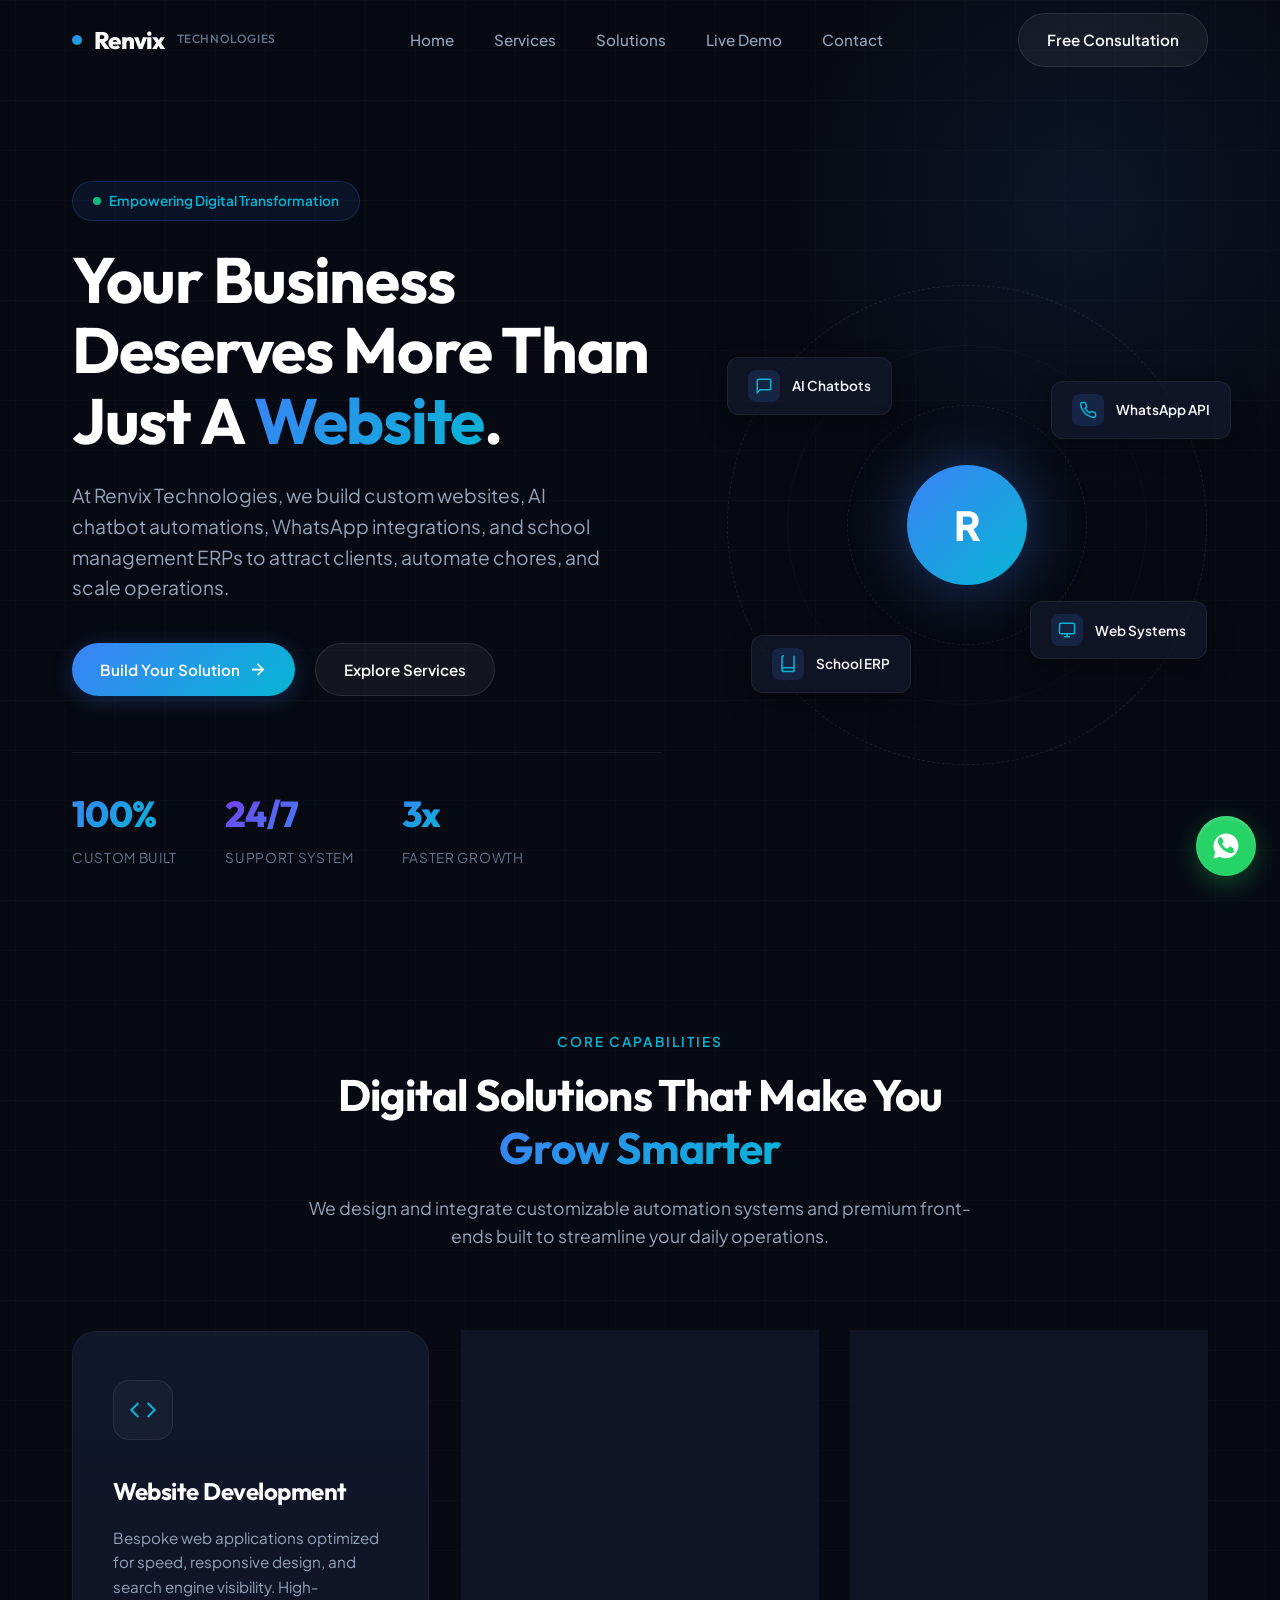
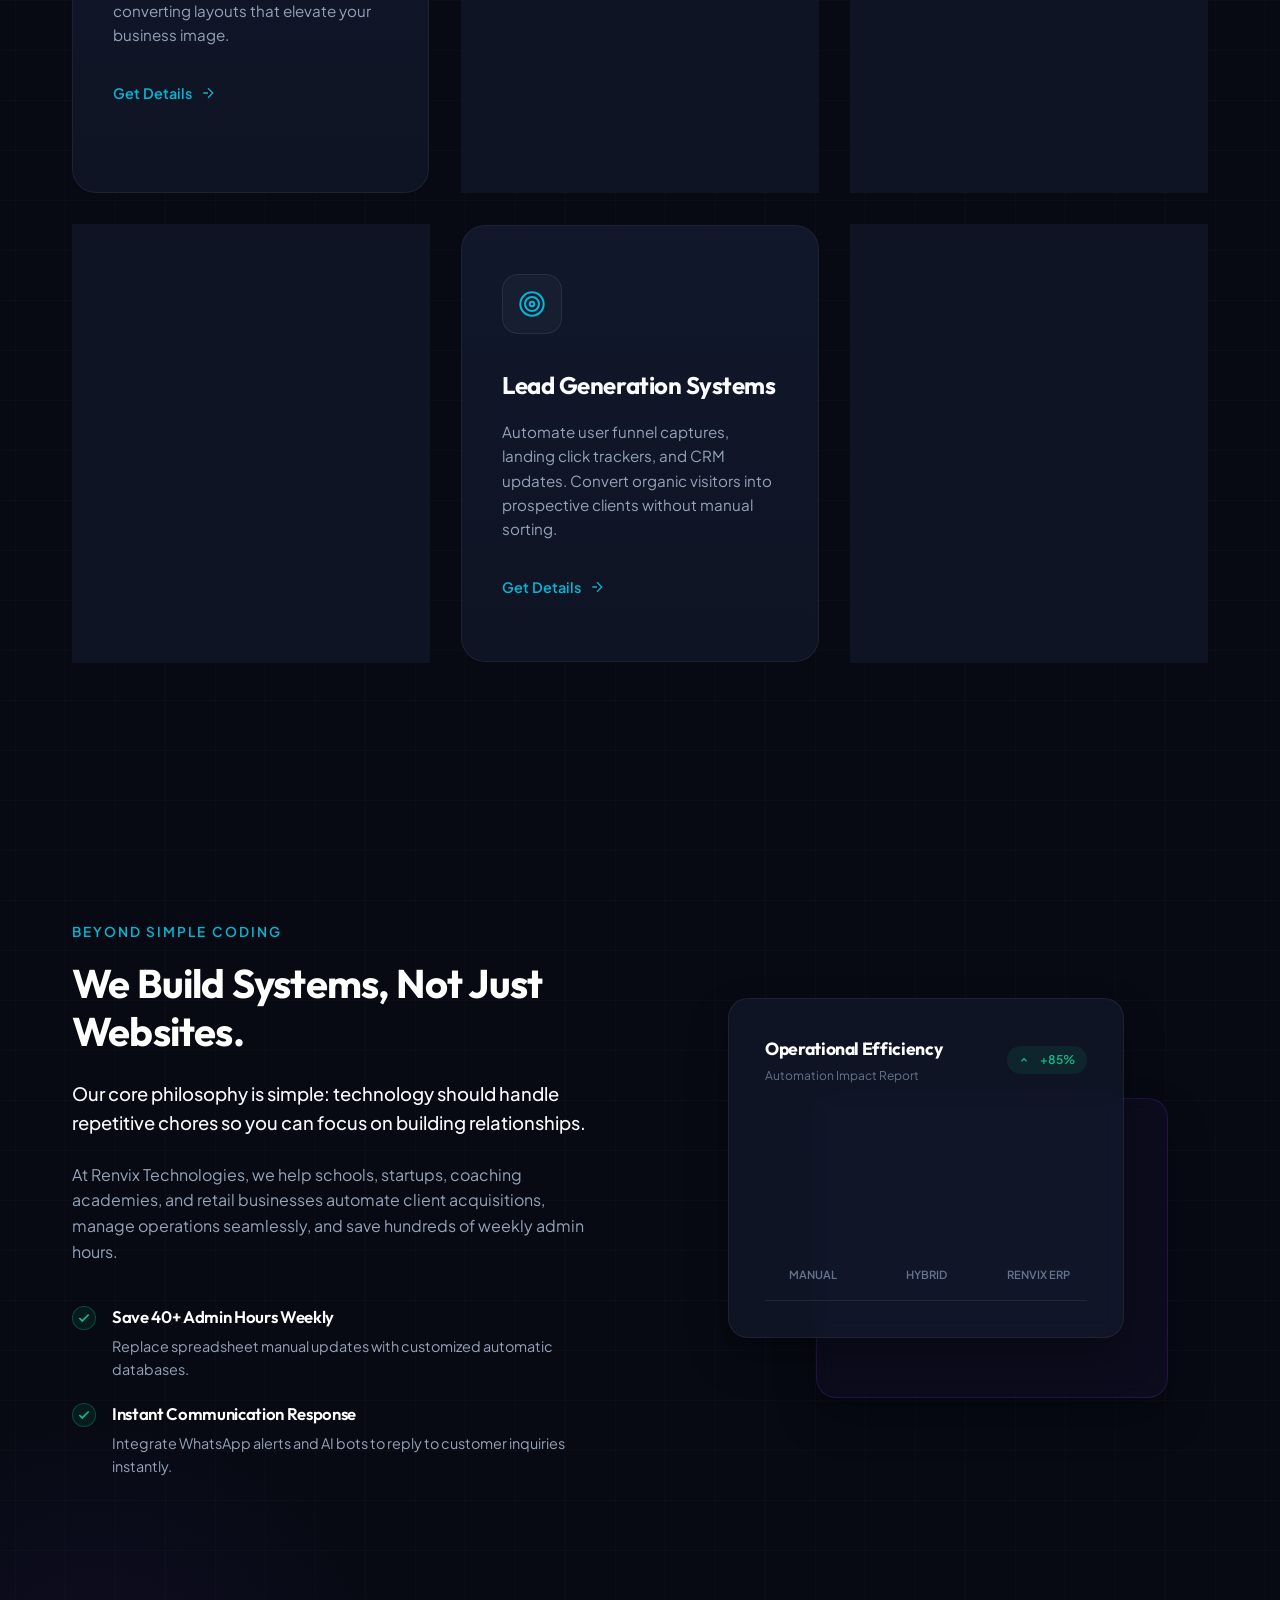
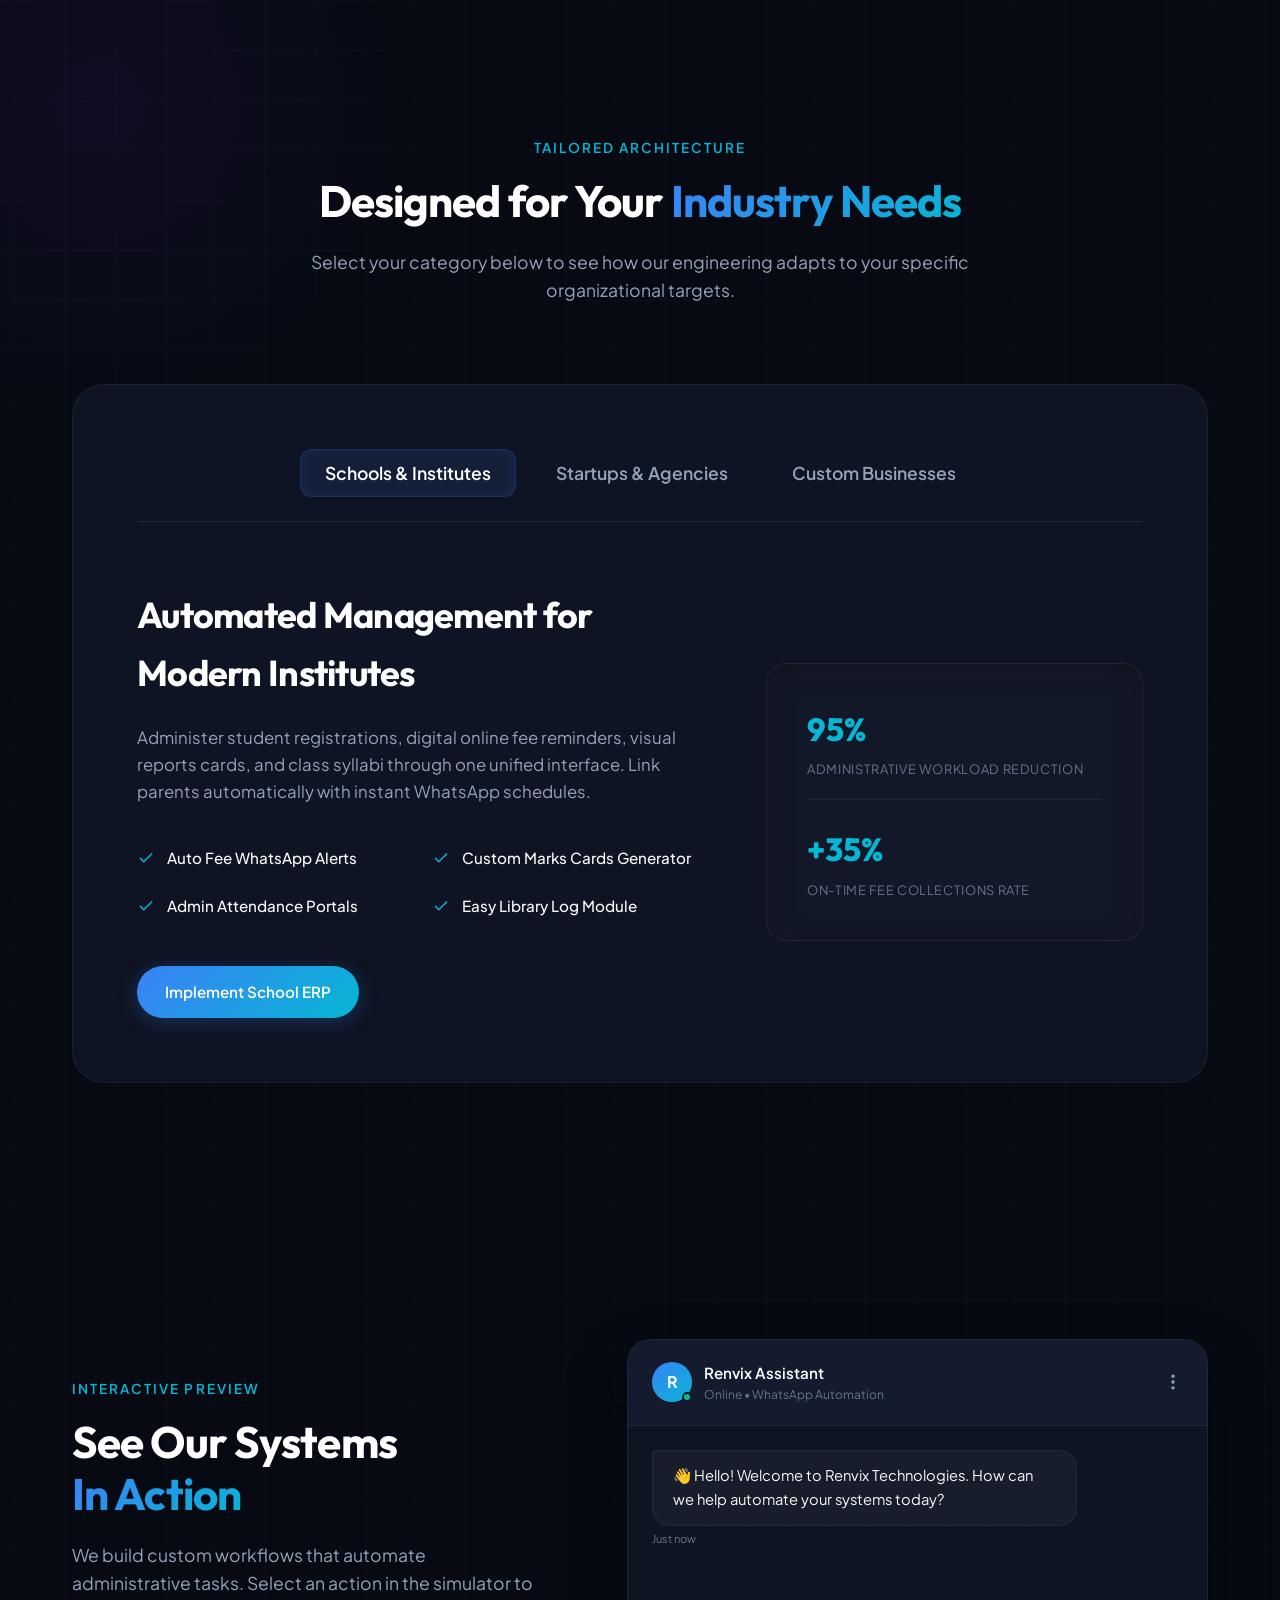
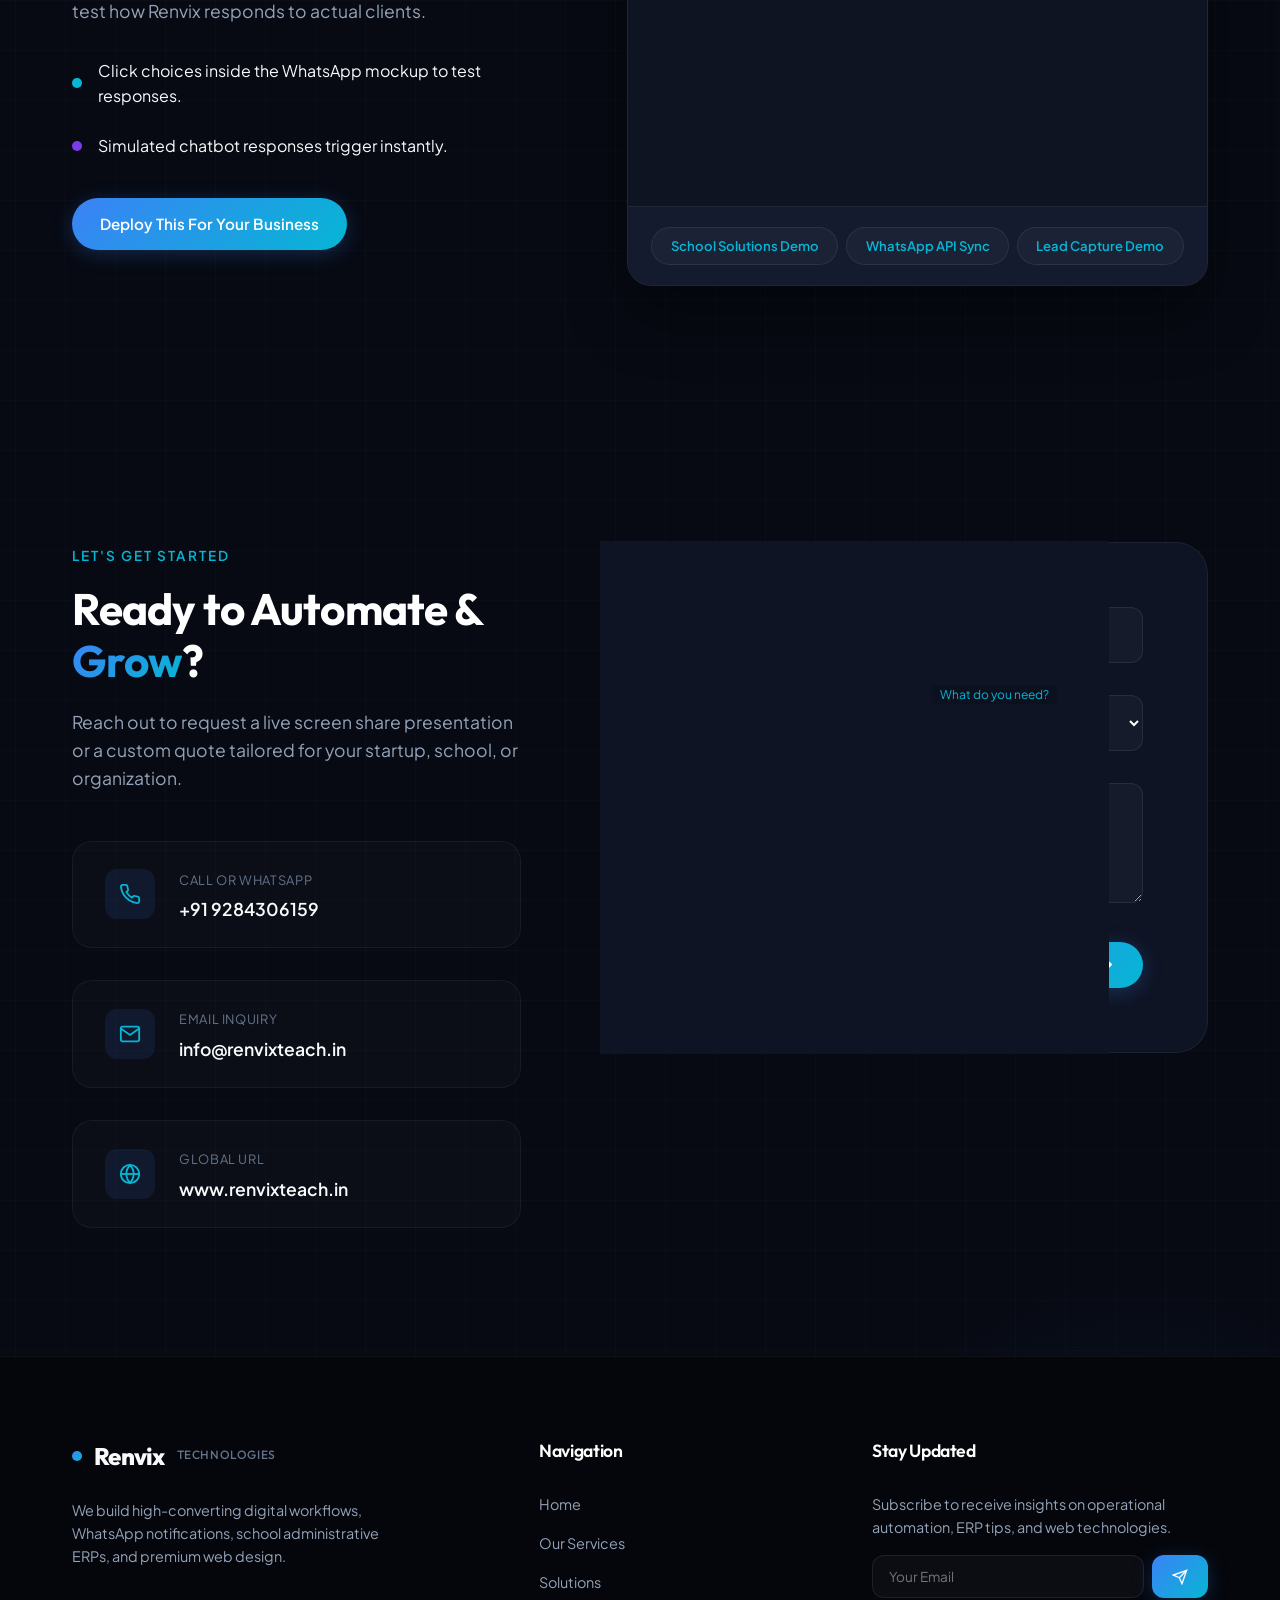
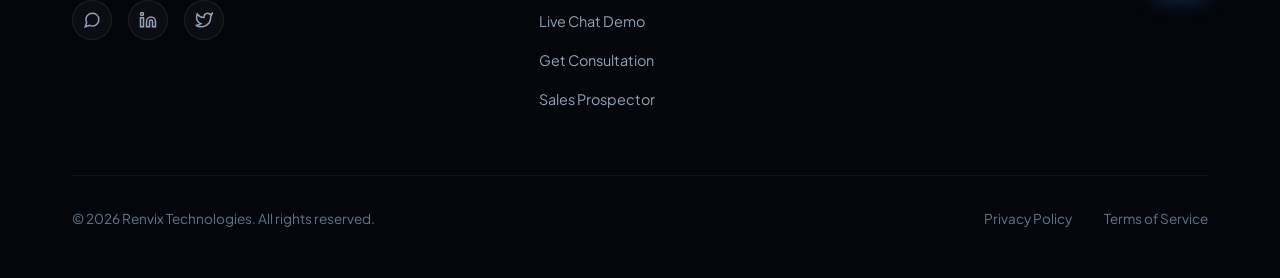
==== commit 64476f94: "Move WhatsApp button to right side and add cache-busting version query parameters to resolve mobile " ====
--- a/index.html
+++ b/index.html
@@ -14,14 +14,15 @@
   
   <!-- Canonical & Favicon -->
   <link rel="canonical" href="https://renvixteach.in/">
-  <link rel="icon" type="image/svg+xml" href="favicon.svg">
+  <link rel="icon" type="image/svg+xml" href="favicon.svg?v=1.1">
+  <link rel="apple-touch-icon" href="favicon.svg?v=1.1">
   
   <!-- Open Graph / Facebook -->
   <meta property="og:type" content="website">
   <meta property="og:url" content="https://renvixteach.in/">
   <meta property="og:title" content="Renvix Technologies | Complete Digital Solutions">
   <meta property="og:description" content="We don't just build websites. We build automation, ERP, and integration systems to scale your organization.">
-  <meta property="og:image" content="https://renvixteach.in/favicon.svg">
+  <meta property="og:image" content="https://renvixteach.in/favicon.svg?v=1.1">
 
   <!-- Structured Data / JSON-LD Schema for Brand Ranking -->
   <script type="application/ld+json">
@@ -31,8 +32,8 @@
     "name": "Renvix Technologies",
     "alternateName": ["Renvix Teach", "renvixteach", "renvixteach.in"],
     "url": "https://renvixteach.in/",
-    "logo": "https://renvixteach.in/favicon.svg",
-    "image": "https://renvixteach.in/favicon.svg",
+    "logo": "https://renvixteach.in/favicon.svg?v=1.1",
+    "image": "https://renvixteach.in/favicon.svg?v=1.1",
     "description": "We build custom websites, AI chatbot automations, WhatsApp integrations, and school management ERPs to attract clients, automate chores, and scale operations.",
     "telephone": "+919284306159",
     "address": {
@@ -46,7 +47,7 @@
   </script>
 
   <!-- Stylesheet -->
-  <link rel="stylesheet" href="style.css">
+  <link rel="stylesheet" href="style.css?v=1.1">
 </head>
 <body id="home">
 
--- a/style.css
+++ b/style.css
@@ -1765,7 +1765,7 @@
 .whatsapp-float {
   position: fixed;
   bottom: 24px;
-  left: 24px;
+  right: 24px;
   width: 60px;
   height: 60px;
   background-color: #25D366;
@@ -1802,9 +1802,9 @@
 .whatsapp-float::after {
   content: 'Chat with us';
   position: absolute;
-  left: 75px;
+  right: 75px;
   top: 50%;
-  transform: translateY(-50%) translateX(-15px);
+  transform: translateY(-50%) translateX(15px);
   background: rgba(13, 18, 34, 0.95);
   color: #fff;
   padding: 6px 12px;
@@ -1841,7 +1841,7 @@
 @media (max-width: 768px) {
   .whatsapp-float {
     bottom: 20px;
-    left: 20px;
+    right: 20px;
     width: 52px;
     height: 52px;
   }
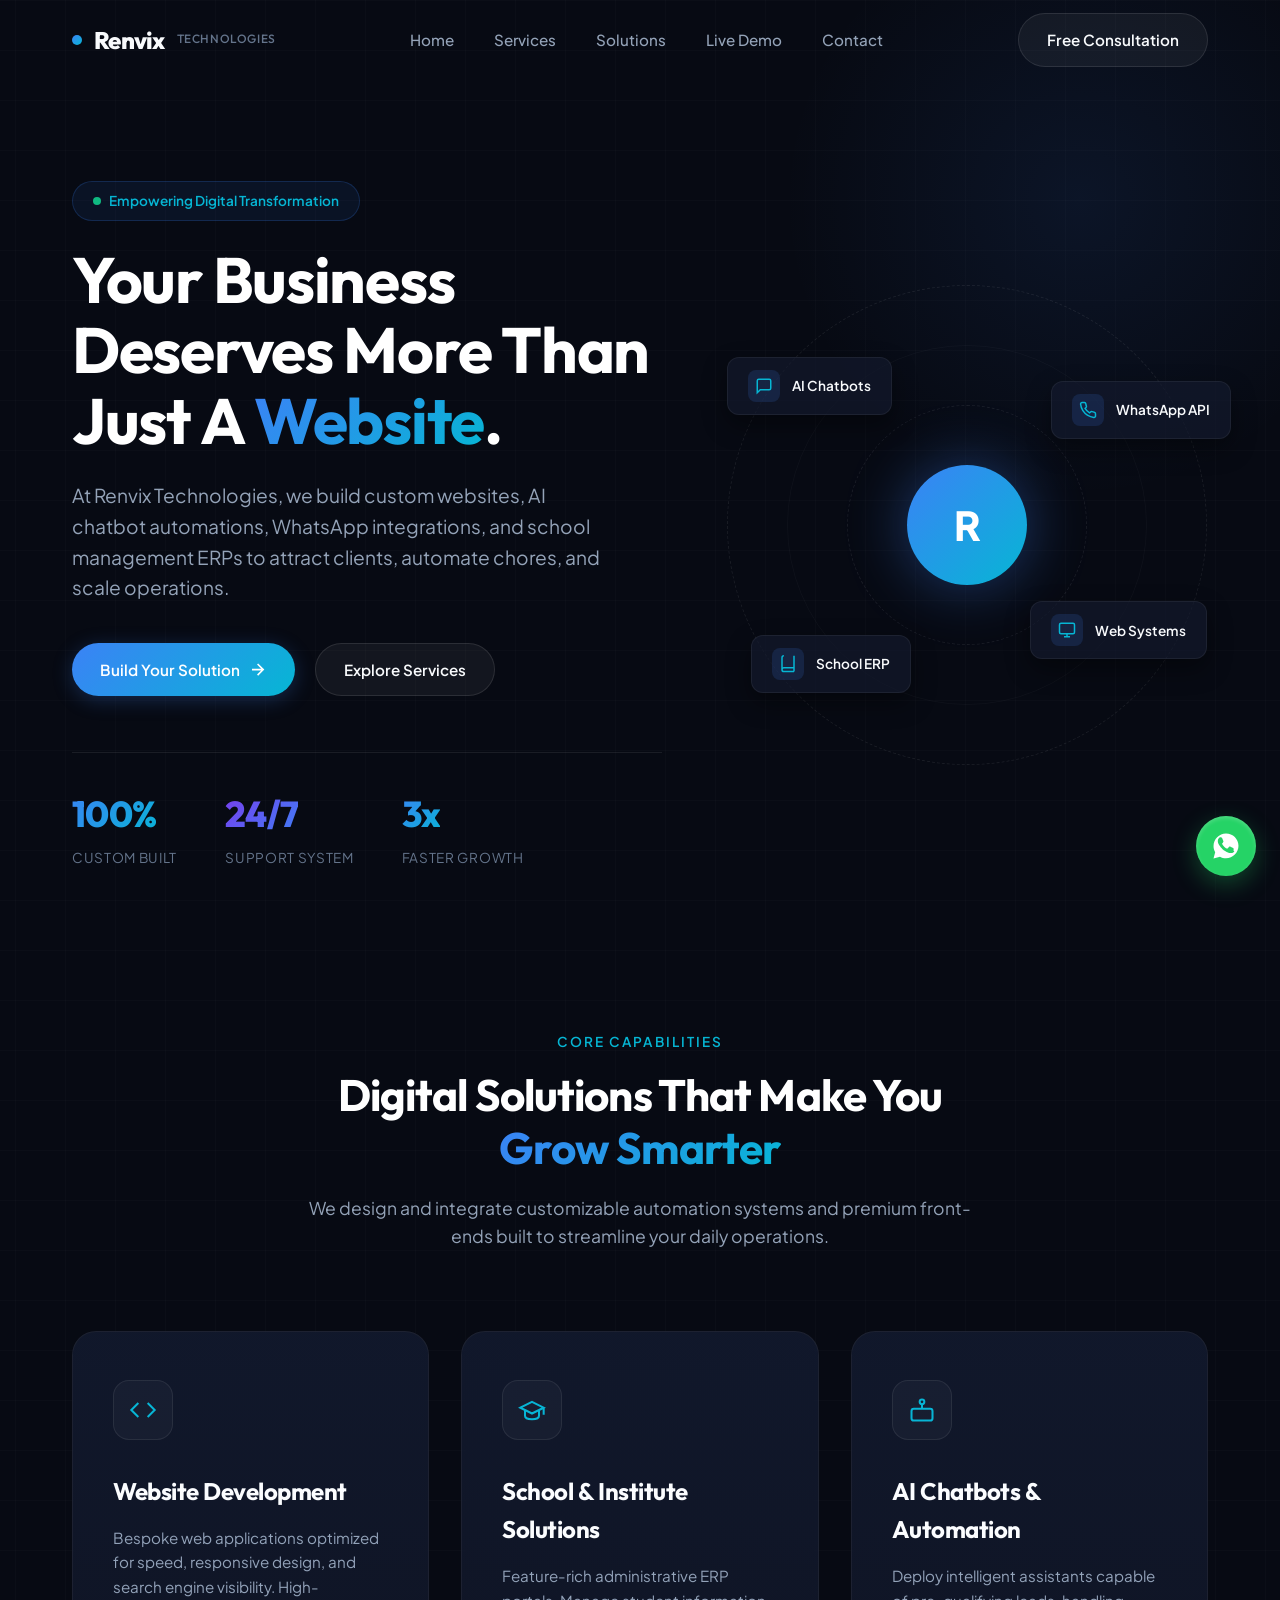
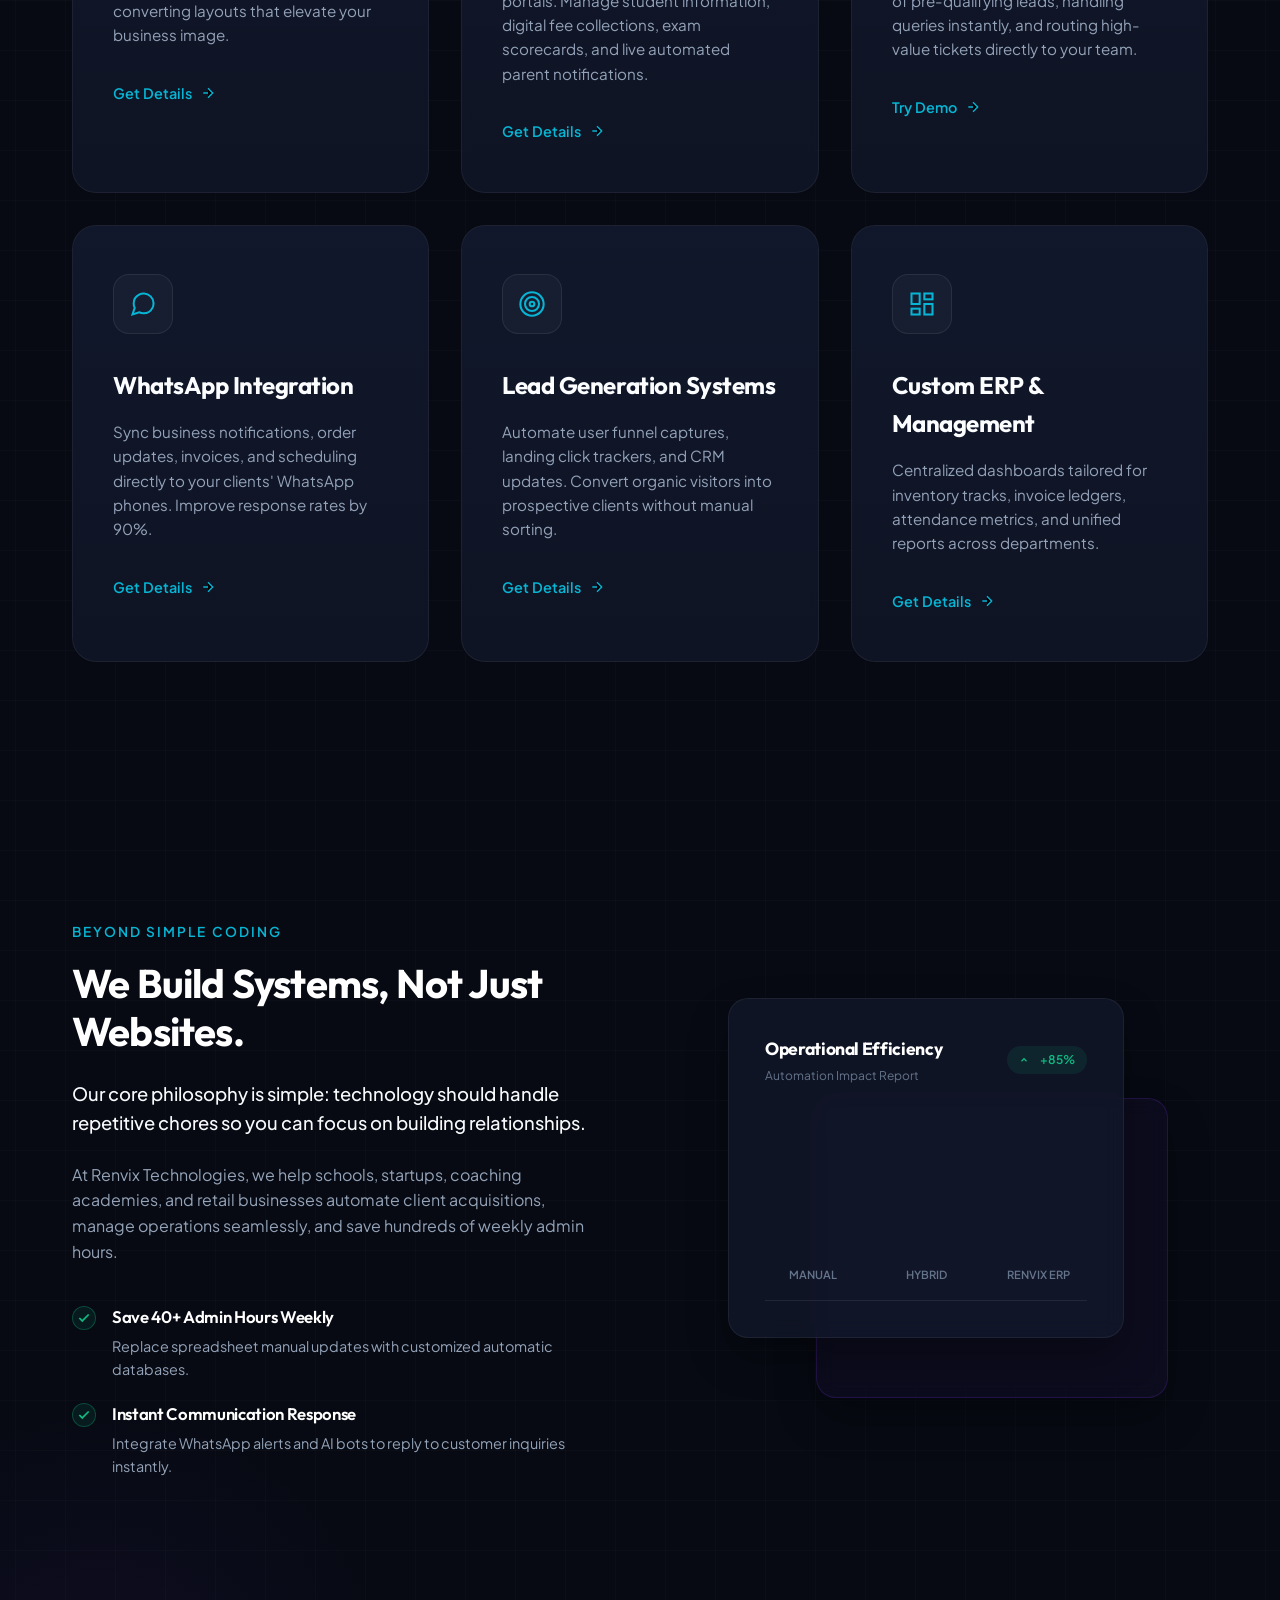
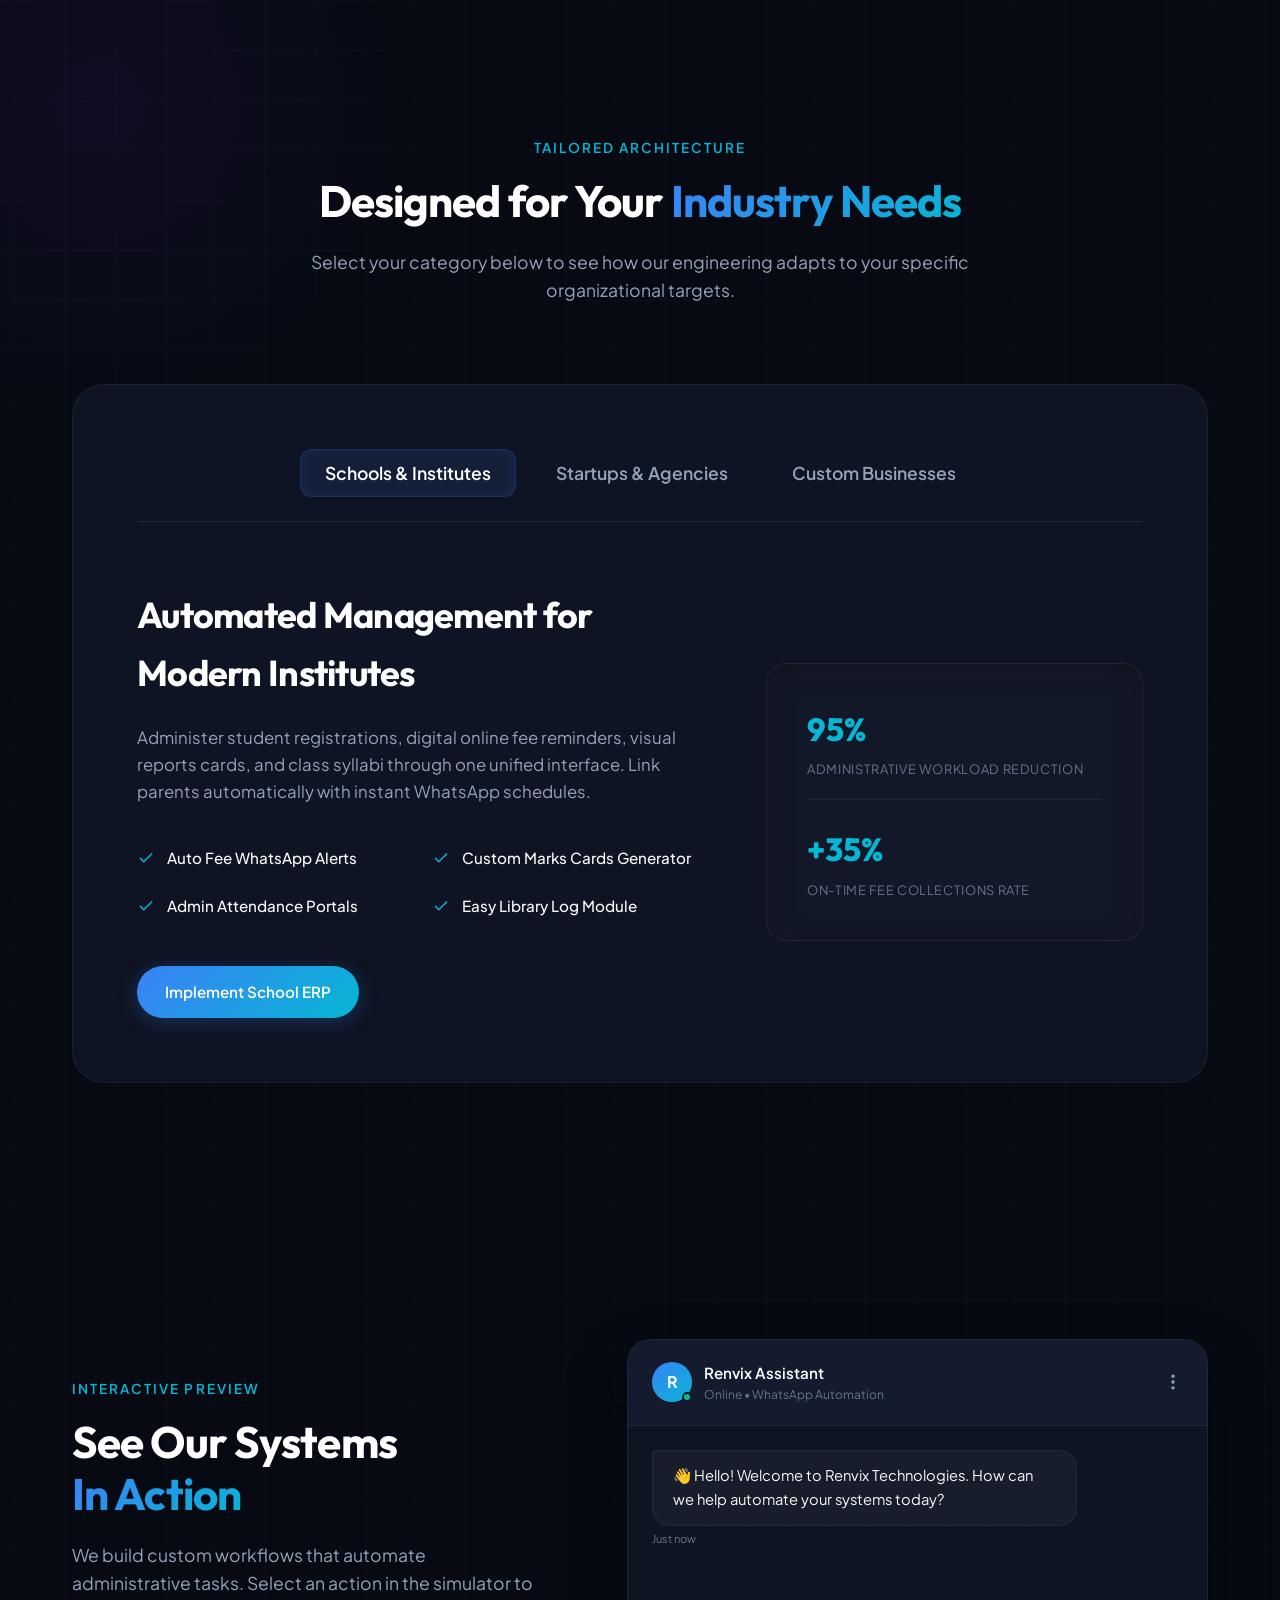
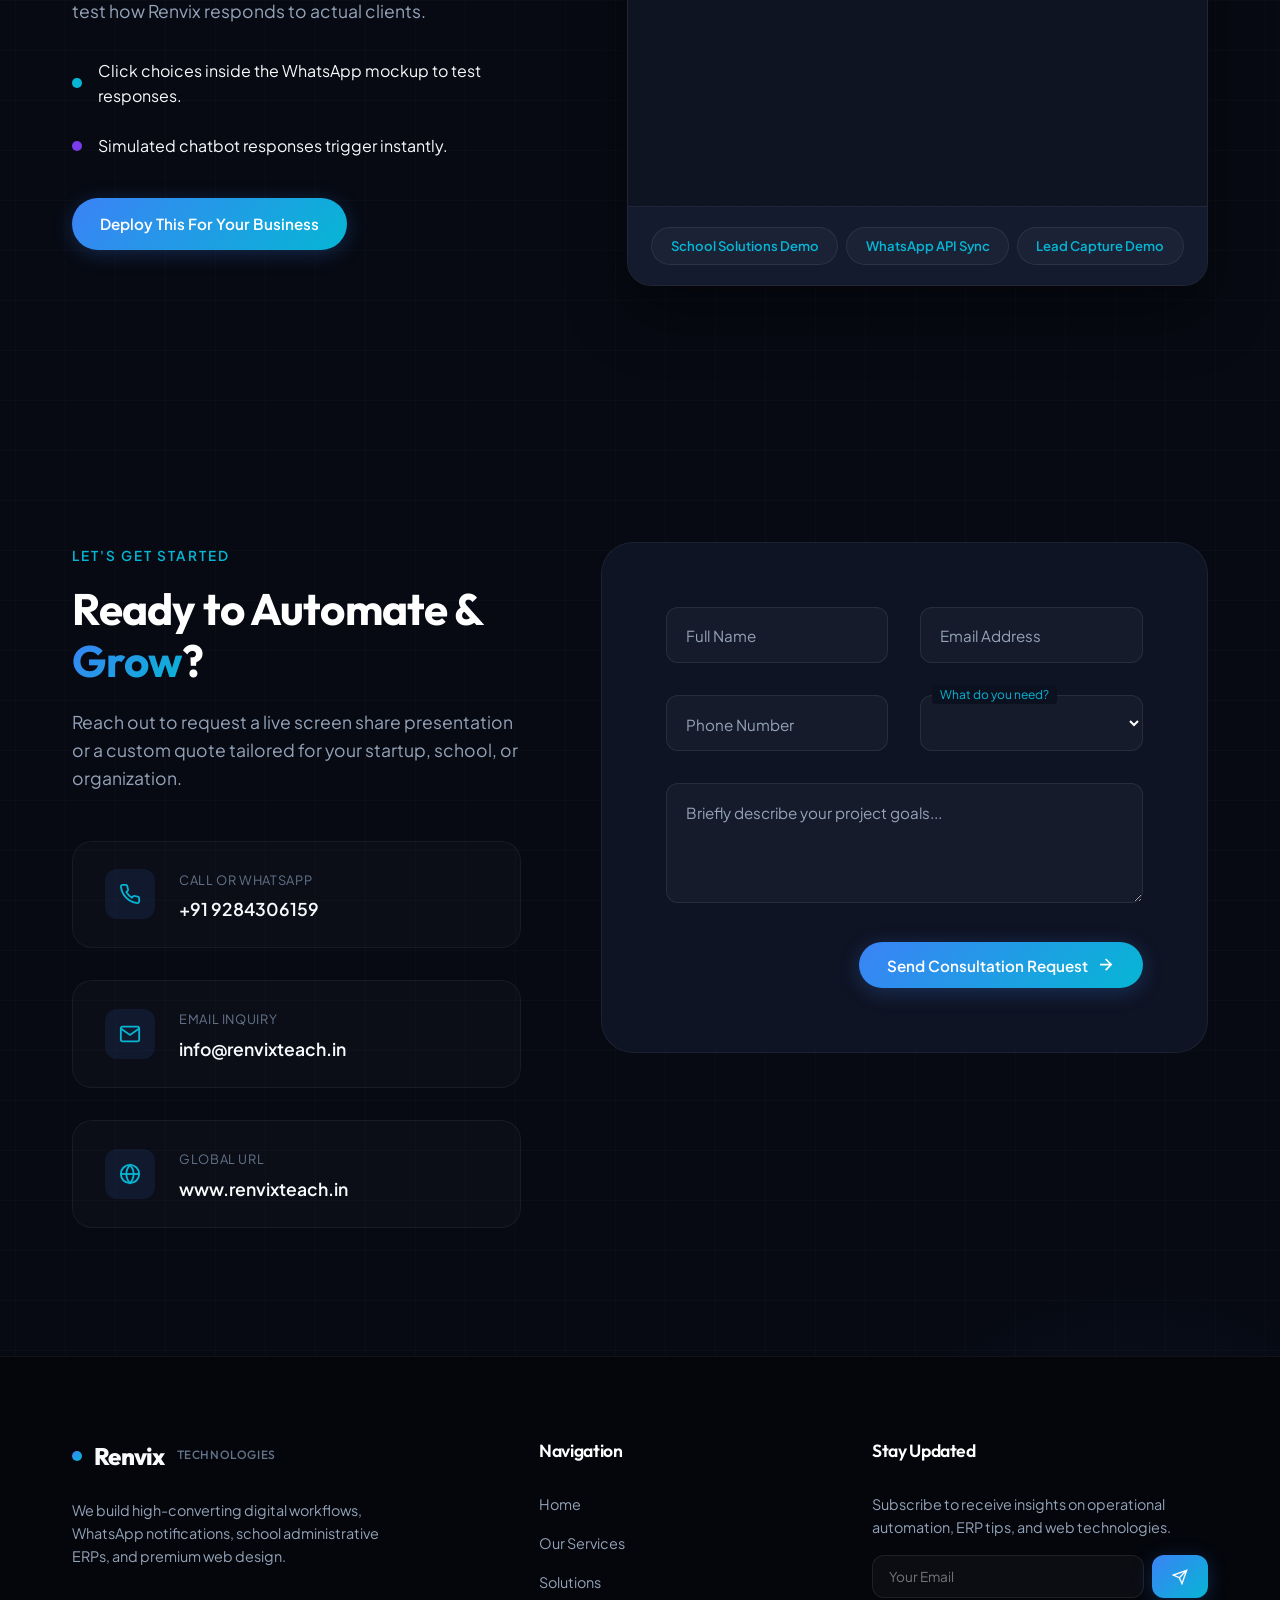
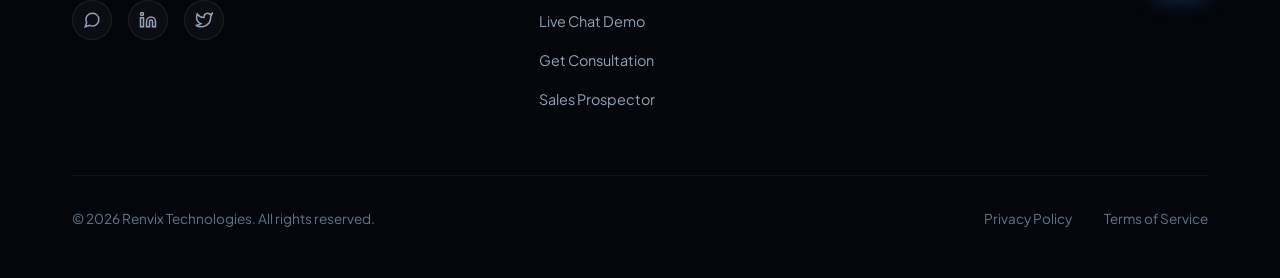
==== commit 9957c830: "Fix mobile overflow issues on landing page and remove obsolete prospector directory" ====
--- a/index.html
+++ b/index.html
@@ -47,7 +47,7 @@
   </script>
 
   <!-- Stylesheet -->
-  <link rel="stylesheet" href="style.css?v=1.1">
+  <link rel="stylesheet" href="style.css?v=1.2">
 </head>
 <body id="home">
 
--- a/style.css
+++ b/style.css
@@ -1,4 +1,10 @@
 @import url('https://fonts.googleapis.com/css2?family=Outfit:wght@300;400;500;600;700;800&family=Plus+Jakarta+Sans:wght@300;400;500;600;700&display=swap');
+
+html, body {
+  overflow-x: hidden;
+  width: 100%;
+  max-width: 100%;
+}
 
 /* --- DESIGN SYSTEM & TOKENS --- */
 :root {
@@ -572,7 +578,7 @@
 /* --- SERVICES SECTION --- */
 .services-grid {
   display: grid;
-  grid-template-columns: repeat(auto-fit, minmax(340px, 1fr));
+  grid-template-columns: repeat(auto-fit, minmax(280px, 1fr));
   gap: 2rem;
 }
 
@@ -1758,6 +1764,43 @@
 
   .msg-bubble {
     font-size: 0.85rem;
+  }
+
+  /* Scale down the hero visual on mobile to prevent overflow zoom out */
+  .graphic-container {
+    max-width: 290px;
+    margin: 0 auto;
+  }
+  .core-sphere {
+    width: 90px;
+    height: 90px;
+  }
+  .core-logo-inner {
+    font-size: 1.8rem;
+  }
+  .floating-node {
+    padding: 0.5rem 0.75rem;
+    border-radius: 8px;
+  }
+  .floating-node span {
+    font-size: 0.75rem;
+  }
+  .node-icon-wrapper {
+    width: 24px;
+    height: 24px;
+  }
+  /* Reposition nodes slightly inward to prevent overflow */
+  .node-2 {
+    right: 2%;
+  }
+  .node-1 {
+    left: 2%;
+  }
+  .node-3 {
+    left: 5%;
+  }
+  .node-4 {
+    right: 2%;
   }
 }
 
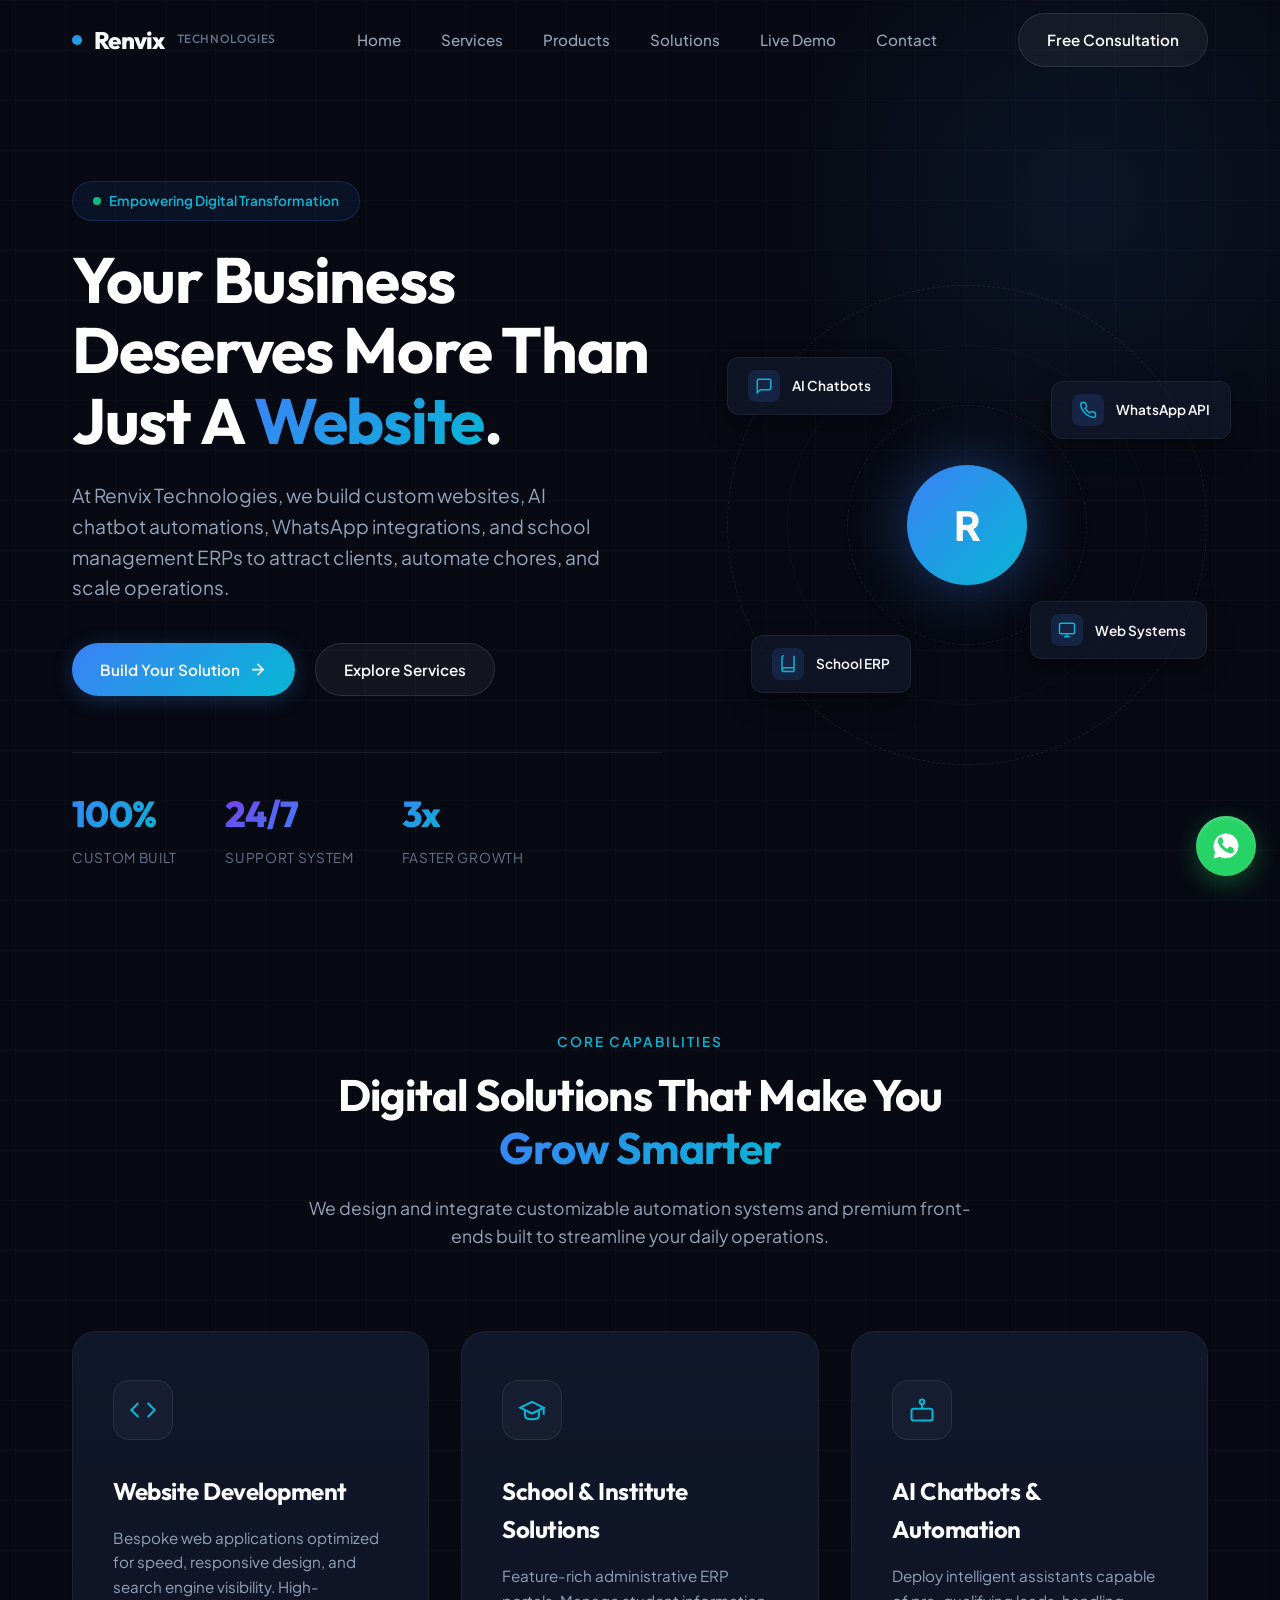
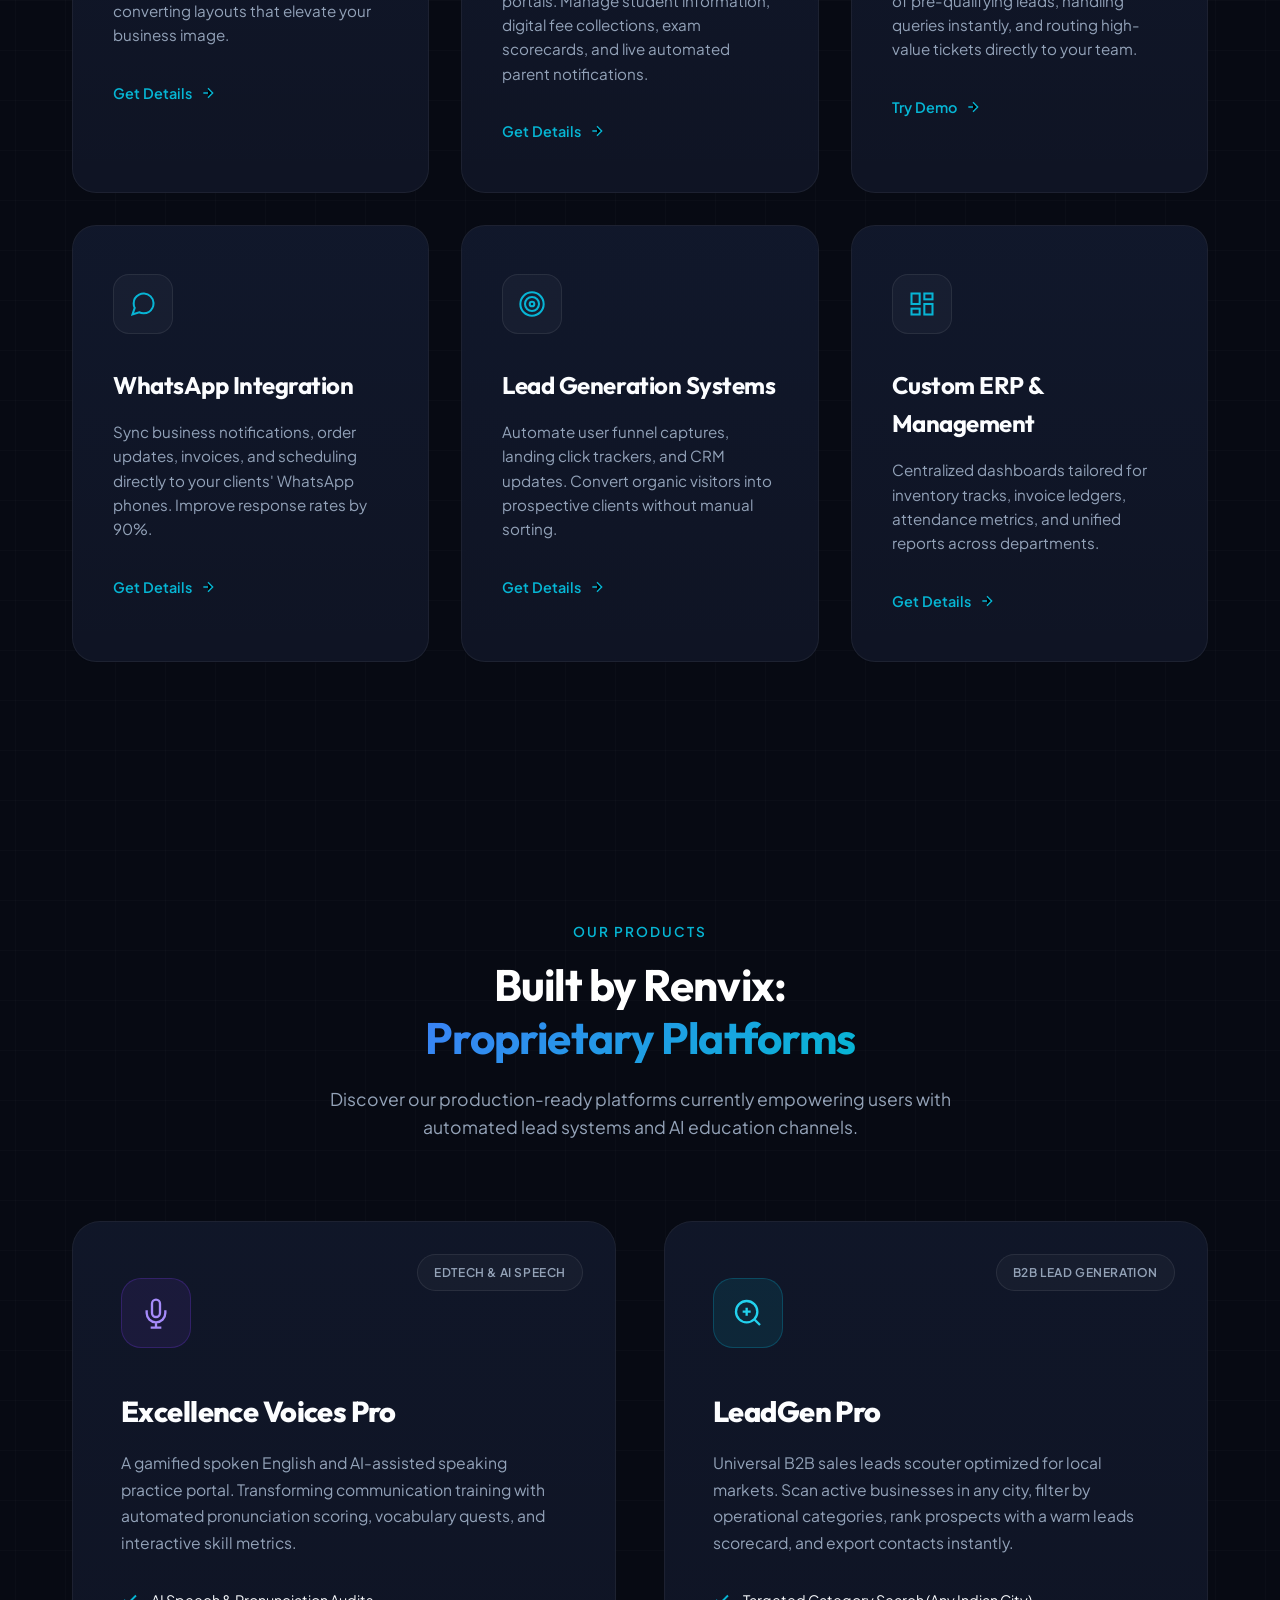
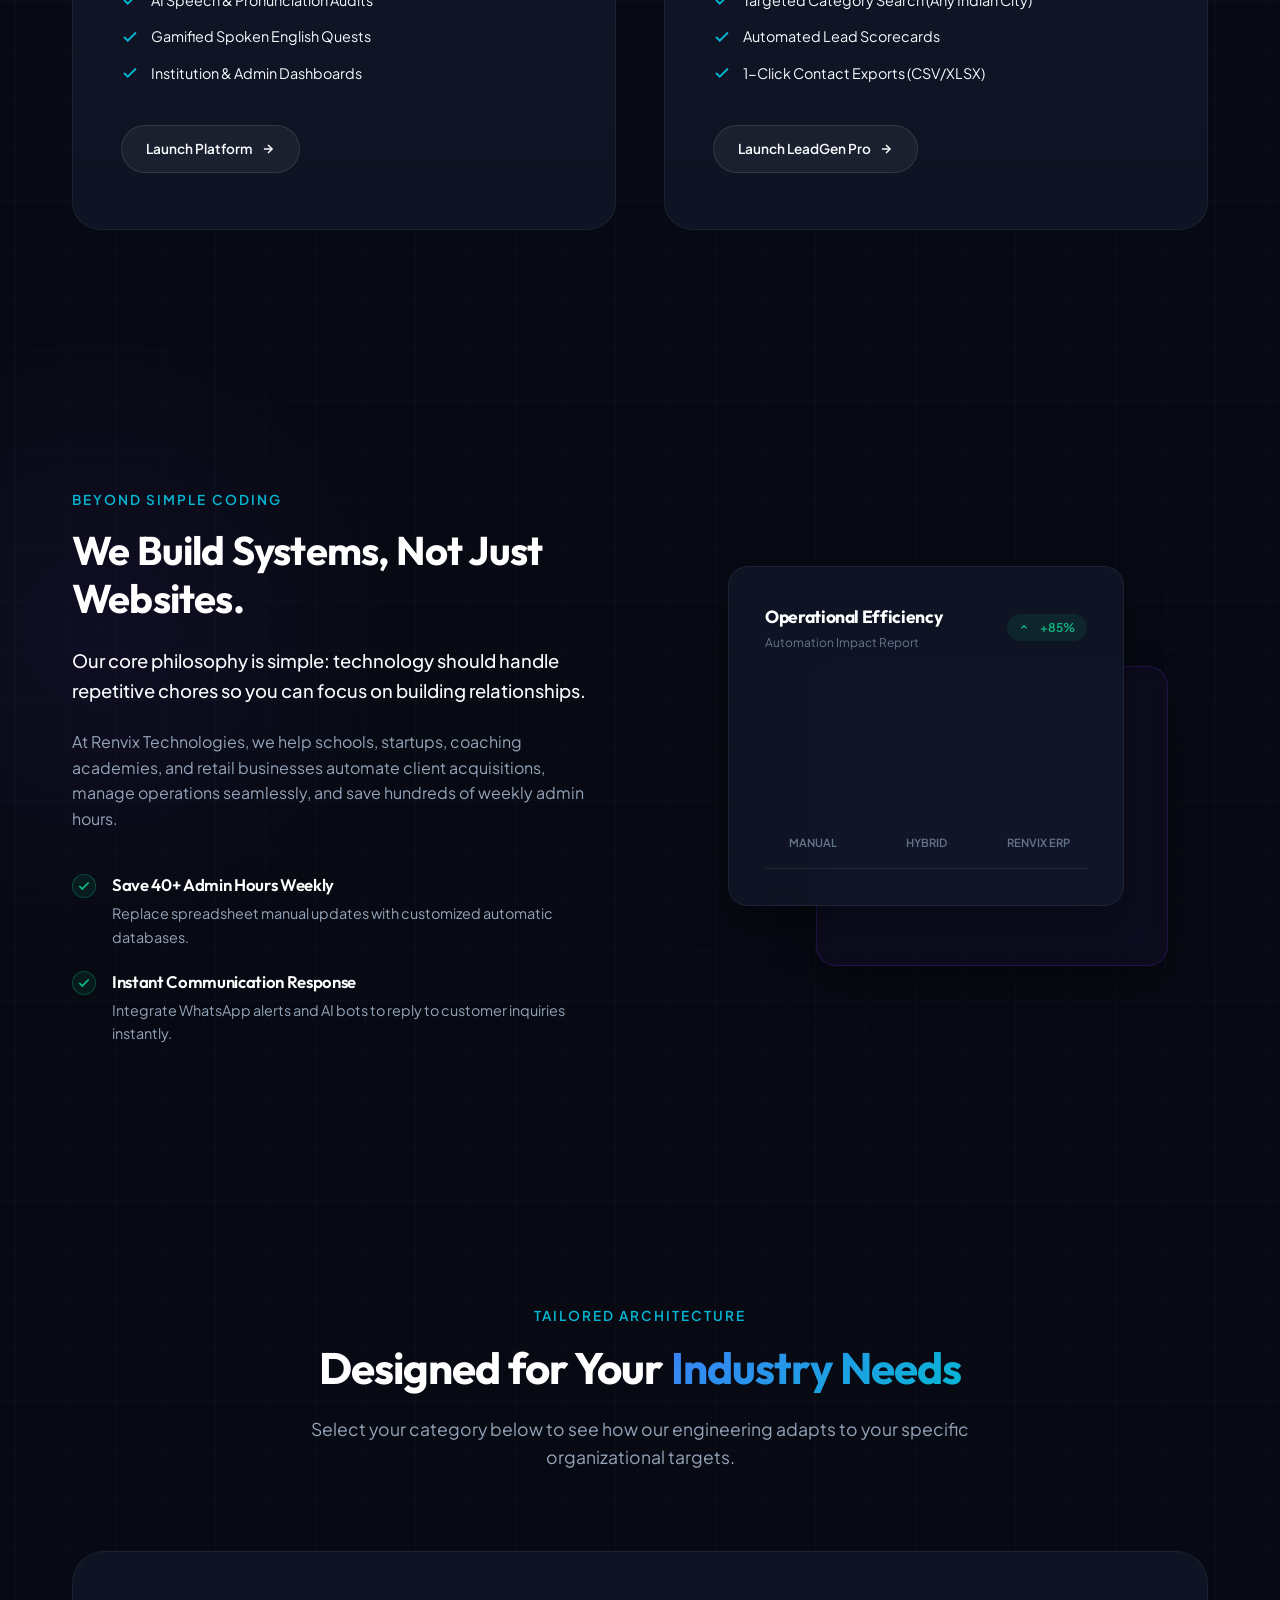
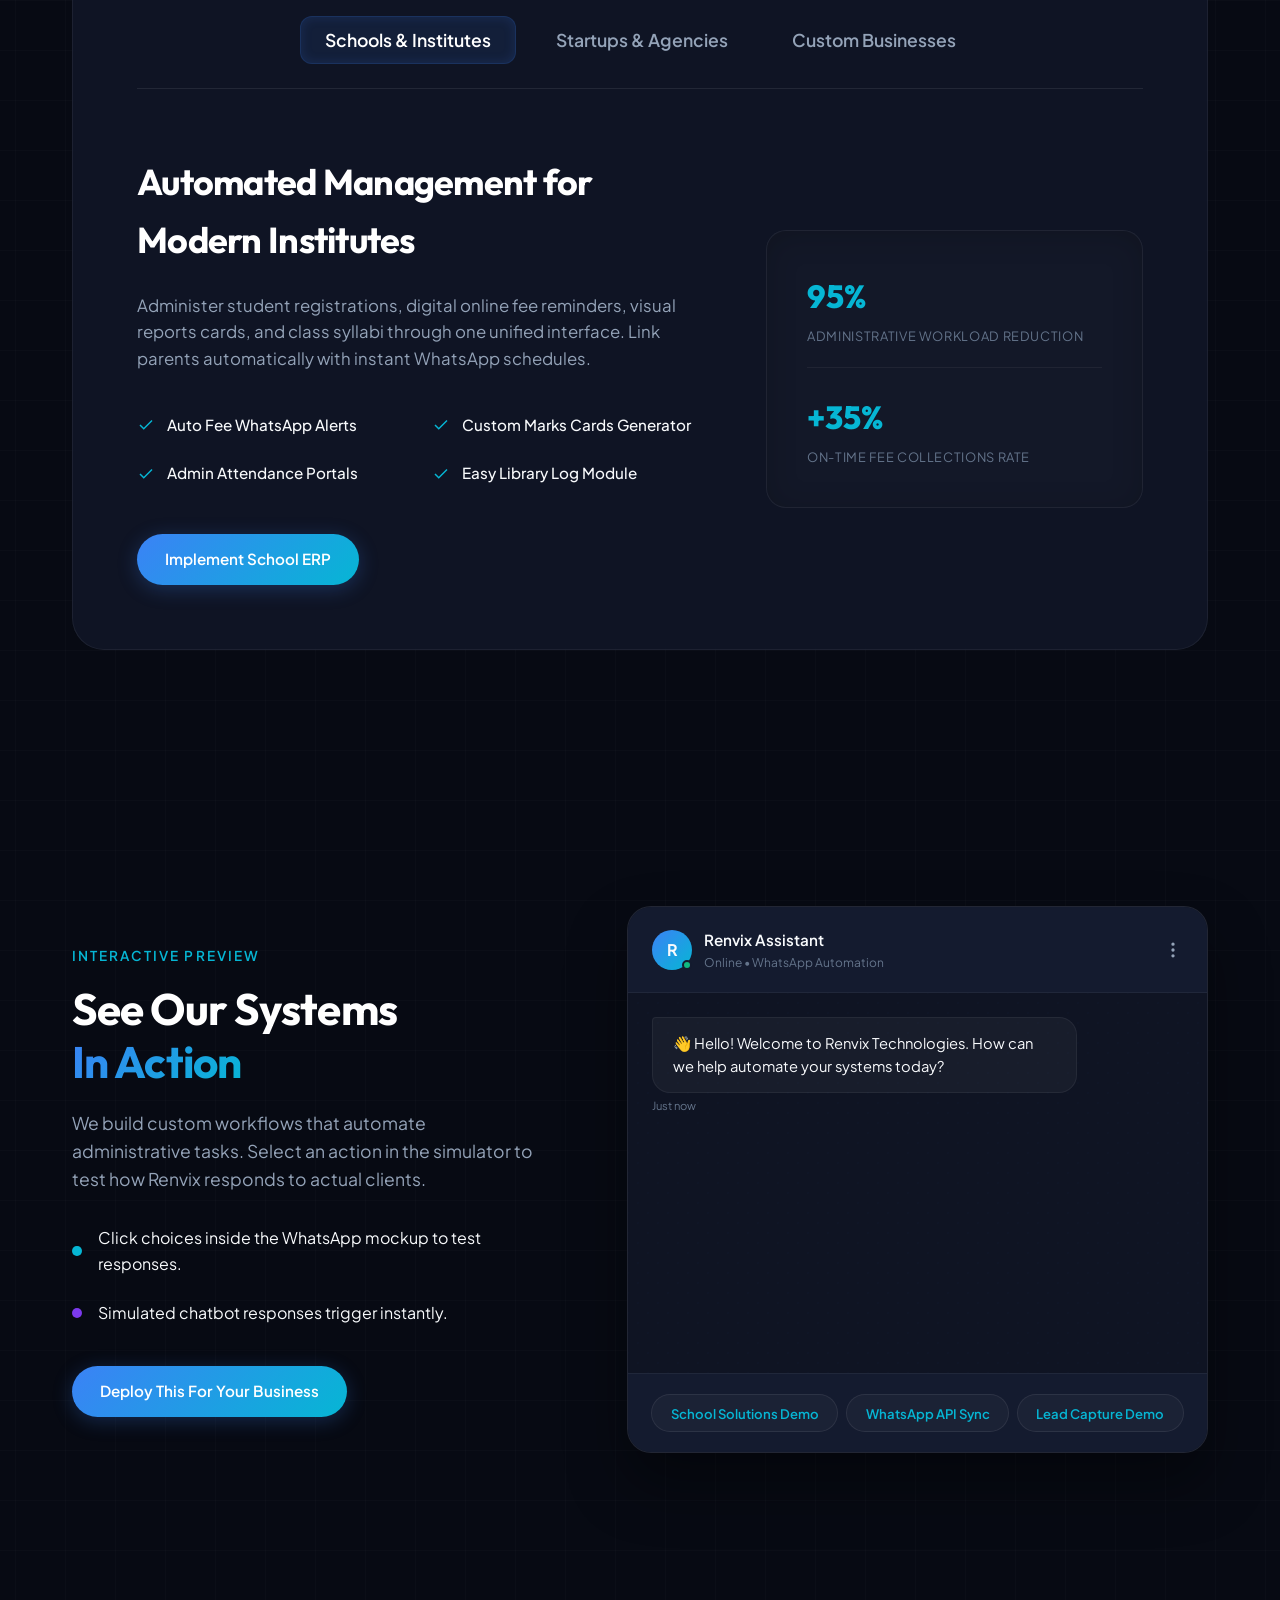
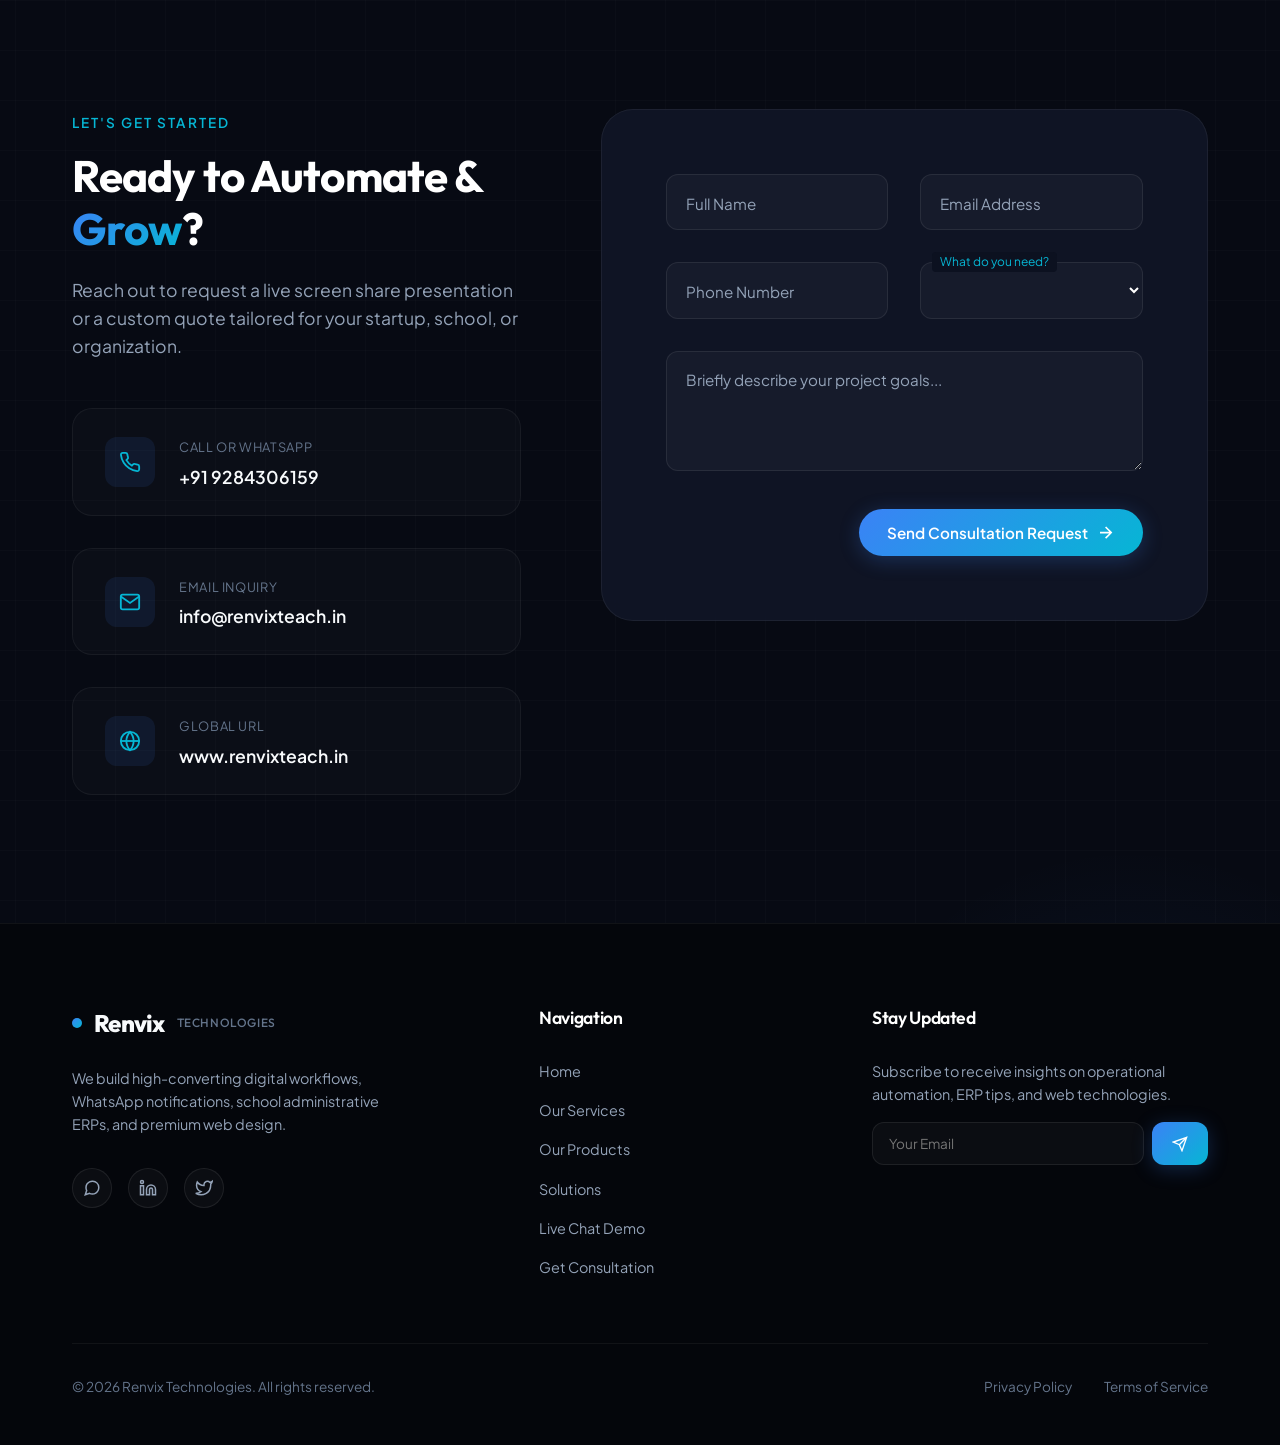
==== commit 0248a867: "Add products portfolio section to showcase Excellence Voices Pro and LeadGen Pro" ====
--- a/index.html
+++ b/index.html
@@ -68,6 +68,7 @@
       <nav class="nav-links" id="nav-menu">
         <a href="#home" class="nav-item">Home</a>
         <a href="#services" class="nav-item">Services</a>
+        <a href="#products" class="nav-item">Products</a>
         <a href="#solutions" class="nav-item">Solutions</a>
         <a href="#demo" class="nav-item">Live Demo</a>
         <a href="#contact" class="nav-item">Contact</a>
@@ -249,6 +250,87 @@
             Get Details
             <svg viewBox="0 0 24 24"><line x1="5" y1="12" x2="19" y2="12"/><polyline points="12 5 19 12 12 19"/></svg>
           </a>
+        </div>
+      </div>
+    </div>
+  </section>
+
+  <!-- PRODUCTS PORTFOLIO SECTION -->
+  <section class="section" id="products">
+    <div class="container">
+      <div class="section-header" id="products-header">
+        <span class="section-tag">Our Products</span>
+        <h2 class="section-title">Built by Renvix: <span class="text-gradient">Proprietary Platforms</span></h2>
+        <p class="section-subtitle">Discover our production-ready platforms currently empowering users with automated lead systems and AI education channels.</p>
+      </div>
+
+      <div class="products-grid">
+        <!-- Product 1 -->
+        <div class="product-card" id="prd-excellence">
+          <div class="product-badge">EdTech & AI Speech</div>
+          <div class="product-visual">
+            <div class="product-icon-wrapper purple">
+              <svg viewBox="0 0 24 24"><path d="M12 2a3 3 0 0 0-3 3v7a3 3 0 0 0 6 0V5a3 3 0 0 0-3-3Z"/><path d="M19 10v2a7 7 0 0 1-14 0v-2M12 19v4M8 23h8"/></svg>
+            </div>
+          </div>
+          <h3>Excellence Voices Pro</h3>
+          <p class="product-desc">A gamified spoken English and AI-assisted speaking practice portal. Transforming communication training with automated pronunciation scoring, vocabulary quests, and interactive skill metrics.</p>
+          
+          <ul class="product-features">
+            <li>
+              <svg viewBox="0 0 24 24" fill="none" stroke="currentColor"><polyline points="20 6 9 17 4 12"/></svg>
+              <span>AI Speech & Pronunciation Audits</span>
+            </li>
+            <li>
+              <svg viewBox="0 0 24 24" fill="none" stroke="currentColor"><polyline points="20 6 9 17 4 12"/></svg>
+              <span>Gamified Spoken English Quests</span>
+            </li>
+            <li>
+              <svg viewBox="0 0 24 24" fill="none" stroke="currentColor"><polyline points="20 6 9 17 4 12"/></svg>
+              <span>Institution & Admin Dashboards</span>
+            </li>
+          </ul>
+
+          <div class="product-actions">
+            <a href="https://pro.excellencevoices.in" target="_blank" rel="noopener noreferrer" class="btn btn-secondary btn-sm">
+              Launch Platform
+              <svg viewBox="0 0 24 24"><line x1="5" y1="12" x2="19" y2="12"/><polyline points="12 5 19 12 12 19"/></svg>
+            </a>
+          </div>
+        </div>
+
+        <!-- Product 2 -->
+        <div class="product-card" id="prd-leadgen">
+          <div class="product-badge">B2B Lead Generation</div>
+          <div class="product-visual">
+            <div class="product-icon-wrapper cyan">
+              <svg viewBox="0 0 24 24"><circle cx="11" cy="11" r="8"/><line x1="21" y1="21" x2="16.65" y2="16.65"/><line x1="11" y1="8" x2="11" y2="14"/><line x1="8" y1="11" x2="14" y2="11"/></svg>
+            </div>
+          </div>
+          <h3>LeadGen Pro</h3>
+          <p class="product-desc">Universal B2B sales leads scouter optimized for local markets. Scan active businesses in any city, filter by operational categories, rank prospects with a warm leads scorecard, and export contacts instantly.</p>
+          
+          <ul class="product-features">
+            <li>
+              <svg viewBox="0 0 24 24" fill="none" stroke="currentColor"><polyline points="20 6 9 17 4 12"/></svg>
+              <span>Targeted Category Search (Any Indian City)</span>
+            </li>
+            <li>
+              <svg viewBox="0 0 24 24" fill="none" stroke="currentColor"><polyline points="20 6 9 17 4 12"/></svg>
+              <span>Automated Lead Scorecards</span>
+            </li>
+            <li>
+              <svg viewBox="0 0 24 24" fill="none" stroke="currentColor"><polyline points="20 6 9 17 4 12"/></svg>
+              <span>1-Click Contact Exports (CSV/XLSX)</span>
+            </li>
+          </ul>
+
+          <div class="product-actions">
+            <a href="https://leadgenpro-lac.vercel.app" target="_blank" rel="noopener noreferrer" class="btn btn-secondary btn-sm">
+              Launch LeadGen Pro
+              <svg viewBox="0 0 24 24"><line x1="5" y1="12" x2="19" y2="12"/><polyline points="12 5 19 12 12 19"/></svg>
+            </a>
+          </div>
         </div>
       </div>
     </div>
@@ -661,10 +743,10 @@
           <div class="footer-links">
             <a href="#home" class="footer-link">Home</a>
             <a href="#services" class="footer-link">Our Services</a>
+            <a href="#products" class="footer-link">Our Products</a>
             <a href="#solutions" class="footer-link">Solutions</a>
             <a href="#demo" class="footer-link">Live Chat Demo</a>
             <a href="#contact" class="footer-link">Get Consultation</a>
-            <a href="prospector/index.html" class="footer-link" target="_blank">Sales Prospector</a>
           </div>
         </div>
 
--- a/style.css
+++ b/style.css
@@ -681,6 +681,177 @@
   transform: translateX(4px);
 }
 
+/* --- PRODUCTS PORTFOLIO SECTION --- */
+.products-grid {
+  display: grid;
+  grid-template-columns: 1fr 1fr;
+  gap: 3rem;
+  margin-top: 4rem;
+}
+
+.product-card {
+  background: var(--bg-card);
+  border: 1px solid var(--border-glow);
+  border-radius: 28px;
+  padding: 3.5rem 3rem;
+  backdrop-filter: blur(10px);
+  transition: all 0.4s var(--ease-smooth);
+  position: relative;
+  overflow: hidden;
+  display: flex;
+  flex-direction: column;
+  opacity: 0;
+  transform: translateY(40px);
+}
+
+.product-card.visible {
+  opacity: 1;
+  transform: translateY(0);
+}
+
+.product-card::before {
+  content: '';
+  position: absolute;
+  top: 0;
+  left: 0;
+  width: 100%;
+  height: 100%;
+  background: linear-gradient(180deg, rgba(59, 130, 246, 0.02) 0%, transparent 100%);
+  pointer-events: none;
+}
+
+.product-card:hover {
+  transform: translateY(-10px);
+  border-color: var(--border-glow-hover);
+  box-shadow: 0 30px 60px rgba(0, 0, 0, 0.4), 0 0 40px rgba(59, 130, 246, 0.08);
+}
+
+.product-badge {
+  position: absolute;
+  top: 2rem;
+  right: 2rem;
+  background: rgba(255, 255, 255, 0.03);
+  border: 1px solid rgba(255, 255, 255, 0.08);
+  padding: 0.5rem 1rem;
+  border-radius: 100px;
+  font-size: 0.75rem;
+  font-weight: 600;
+  color: var(--text-secondary);
+  letter-spacing: 0.05em;
+  text-transform: uppercase;
+}
+
+.product-visual {
+  margin-bottom: 2.5rem;
+}
+
+.product-icon-wrapper {
+  width: 70px;
+  height: 70px;
+  border-radius: 20px;
+  display: flex;
+  align-items: center;
+  justify-content: center;
+  transition: var(--transition-normal);
+}
+
+.product-icon-wrapper.purple {
+  background: rgba(124, 58, 237, 0.1);
+  border: 1px solid rgba(124, 58, 237, 0.25);
+  color: #a78bfa;
+}
+
+.product-icon-wrapper.cyan {
+  background: rgba(6, 182, 212, 0.1);
+  border: 1px solid rgba(6, 182, 212, 0.25);
+  color: #22d3ee;
+}
+
+.product-card:hover .product-icon-wrapper.purple {
+  background: linear-gradient(135deg, #7c3aed 0%, #3b82f6 100%);
+  color: #fff;
+  border-color: transparent;
+  box-shadow: 0 10px 25px rgba(124, 58, 237, 0.3);
+}
+
+.product-card:hover .product-icon-wrapper.cyan {
+  background: var(--grad-primary);
+  color: #fff;
+  border-color: transparent;
+  box-shadow: 0 10px 25px rgba(6, 182, 212, 0.3);
+}
+
+.product-icon-wrapper svg {
+  width: 32px;
+  height: 32px;
+  fill: none;
+  stroke: currentColor;
+  stroke-width: 1.75;
+}
+
+.product-card h3 {
+  font-size: 1.8rem;
+  margin-bottom: 1rem;
+  font-weight: 800;
+  color: #fff;
+}
+
+.product-desc {
+  color: var(--text-secondary);
+  font-size: 0.98rem;
+  line-height: 1.7;
+  margin-bottom: 2rem;
+  flex-grow: 1;
+}
+
+.product-features {
+  display: flex;
+  flex-direction: column;
+  gap: 0.85rem;
+  margin-bottom: 2.5rem;
+  padding: 0;
+}
+
+.product-features li {
+  display: flex;
+  align-items: center;
+  gap: 0.75rem;
+  font-size: 0.9rem;
+  color: var(--text-primary);
+}
+
+.product-features li svg {
+  width: 18px;
+  height: 18px;
+  stroke: var(--accent-secondary);
+  stroke-width: 2.5;
+  fill: none;
+  flex-shrink: 0;
+}
+
+.product-actions {
+  display: flex;
+  gap: 1rem;
+}
+
+.btn-sm {
+  padding: 0.75rem 1.5rem;
+  font-size: 0.85rem;
+}
+
+.btn-secondary.btn-sm svg {
+  width: 14px;
+  height: 14px;
+  stroke: currentColor;
+  stroke-width: 2.5;
+  fill: none;
+  transition: var(--transition-fast);
+}
+
+.btn-secondary.btn-sm:hover svg {
+  transform: translateX(3px);
+}
+
 /* --- ABOUT & STATS / HIGHLIGHT --- */
 .about-section {
   position: relative;
@@ -1598,6 +1769,15 @@
 
   .about-grid, .tab-panel.active, .demo-grid, .contact-grid {
     gap: 3rem;
+  }
+
+  .products-grid {
+    grid-template-columns: 1fr;
+    gap: 2rem;
+  }
+
+  .product-card {
+    padding: 2.5rem 2rem;
   }
 }
 
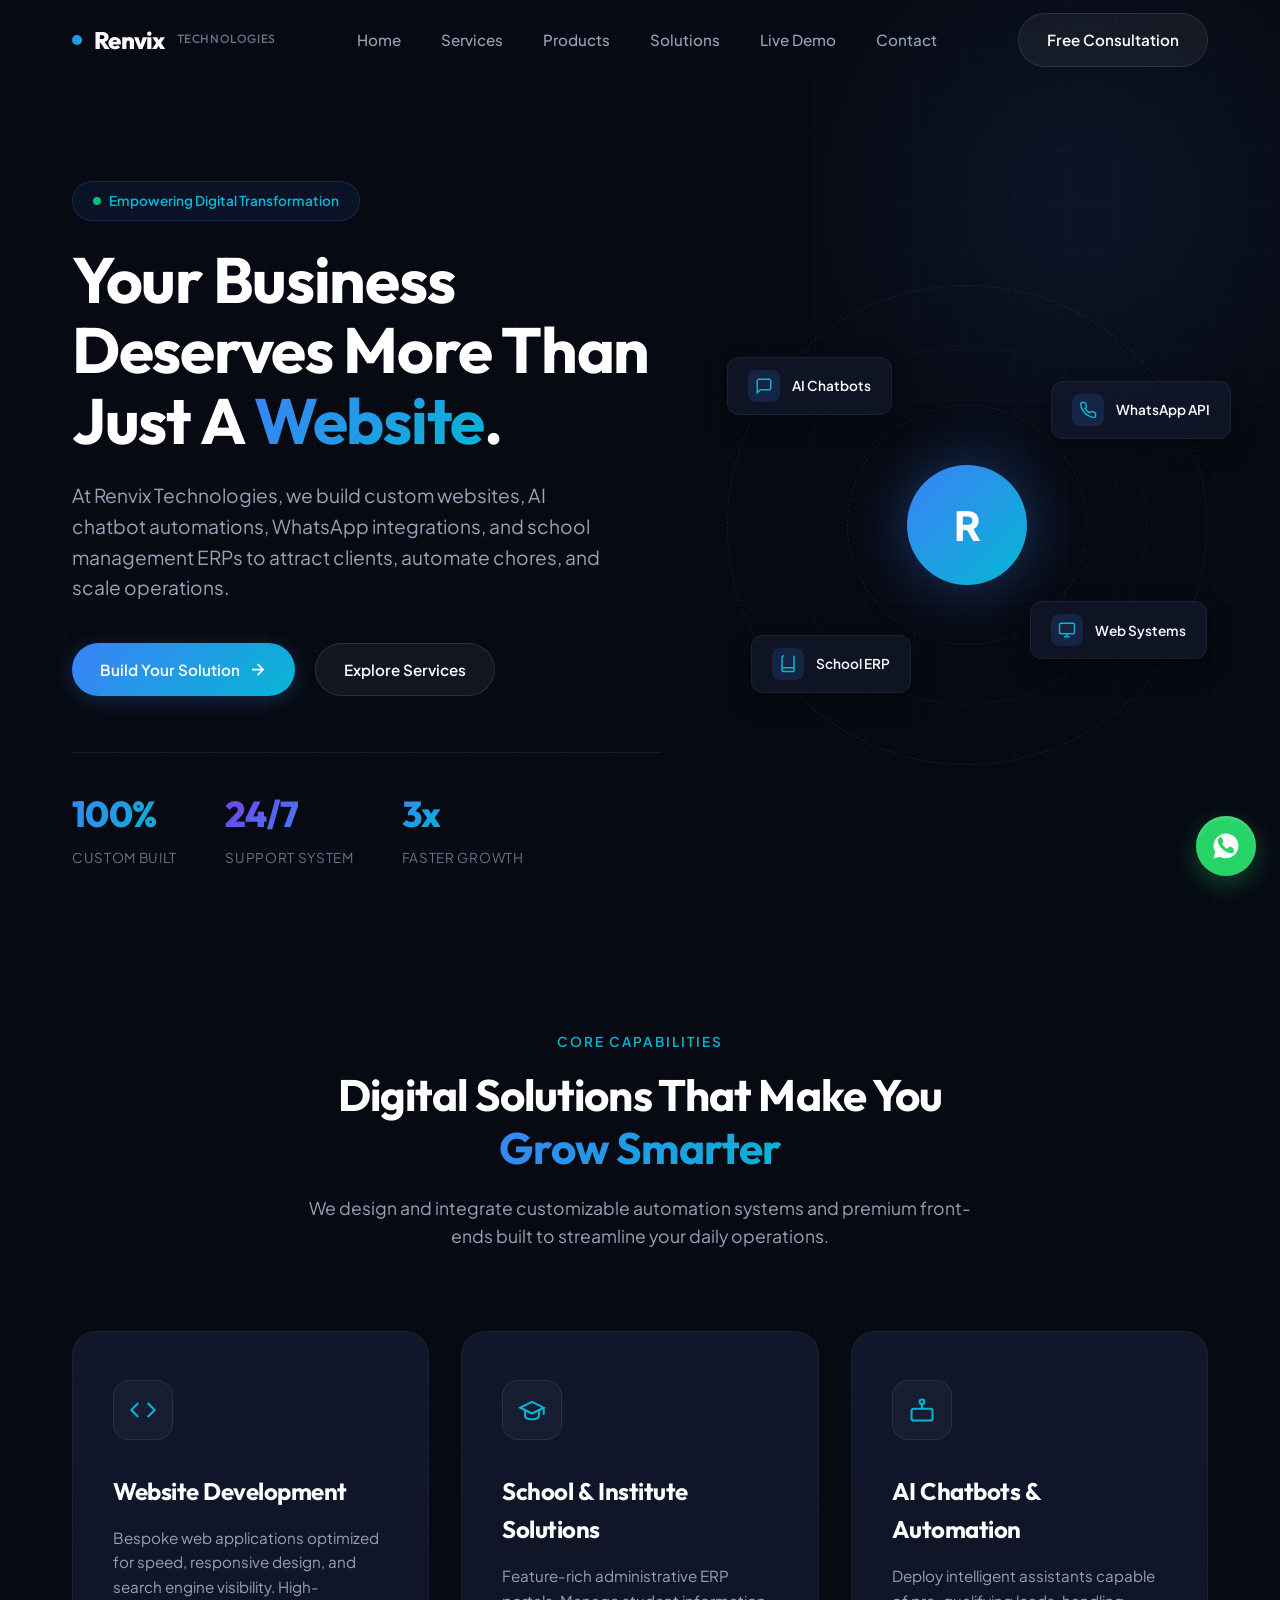
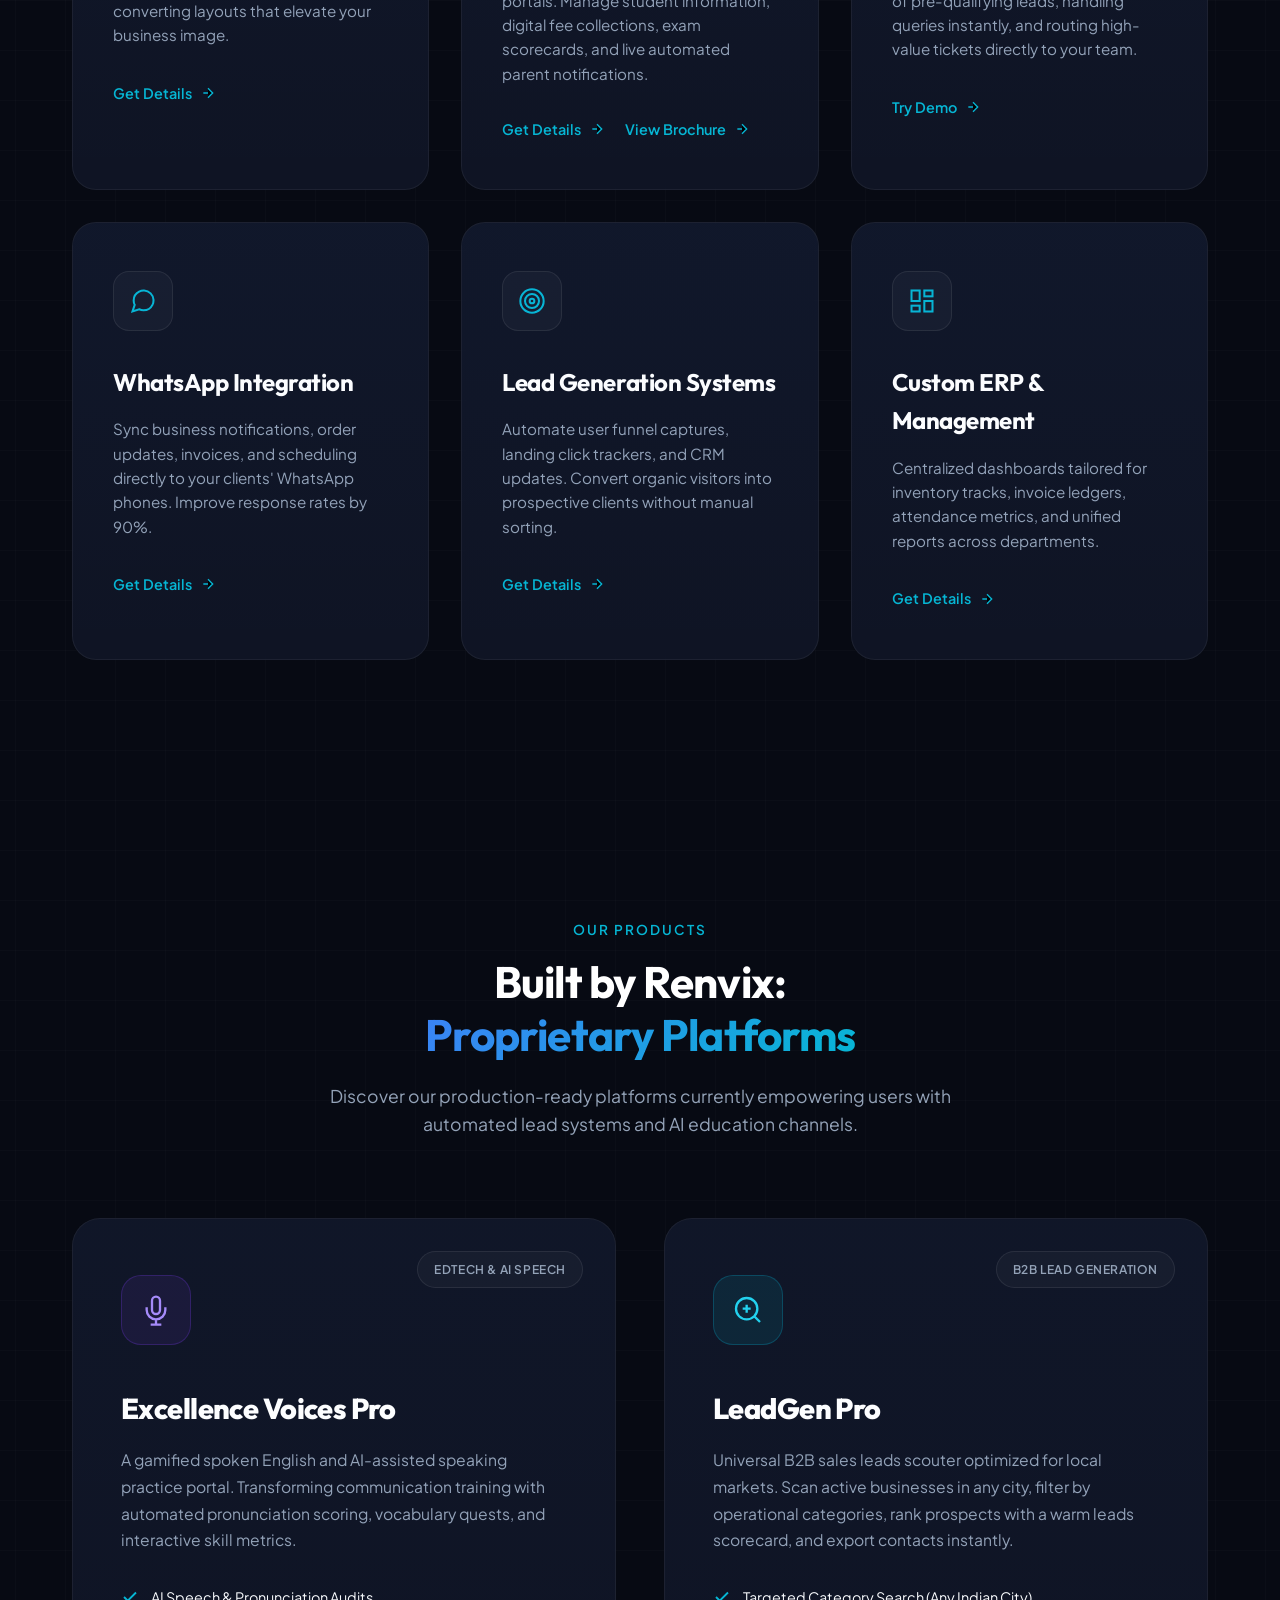
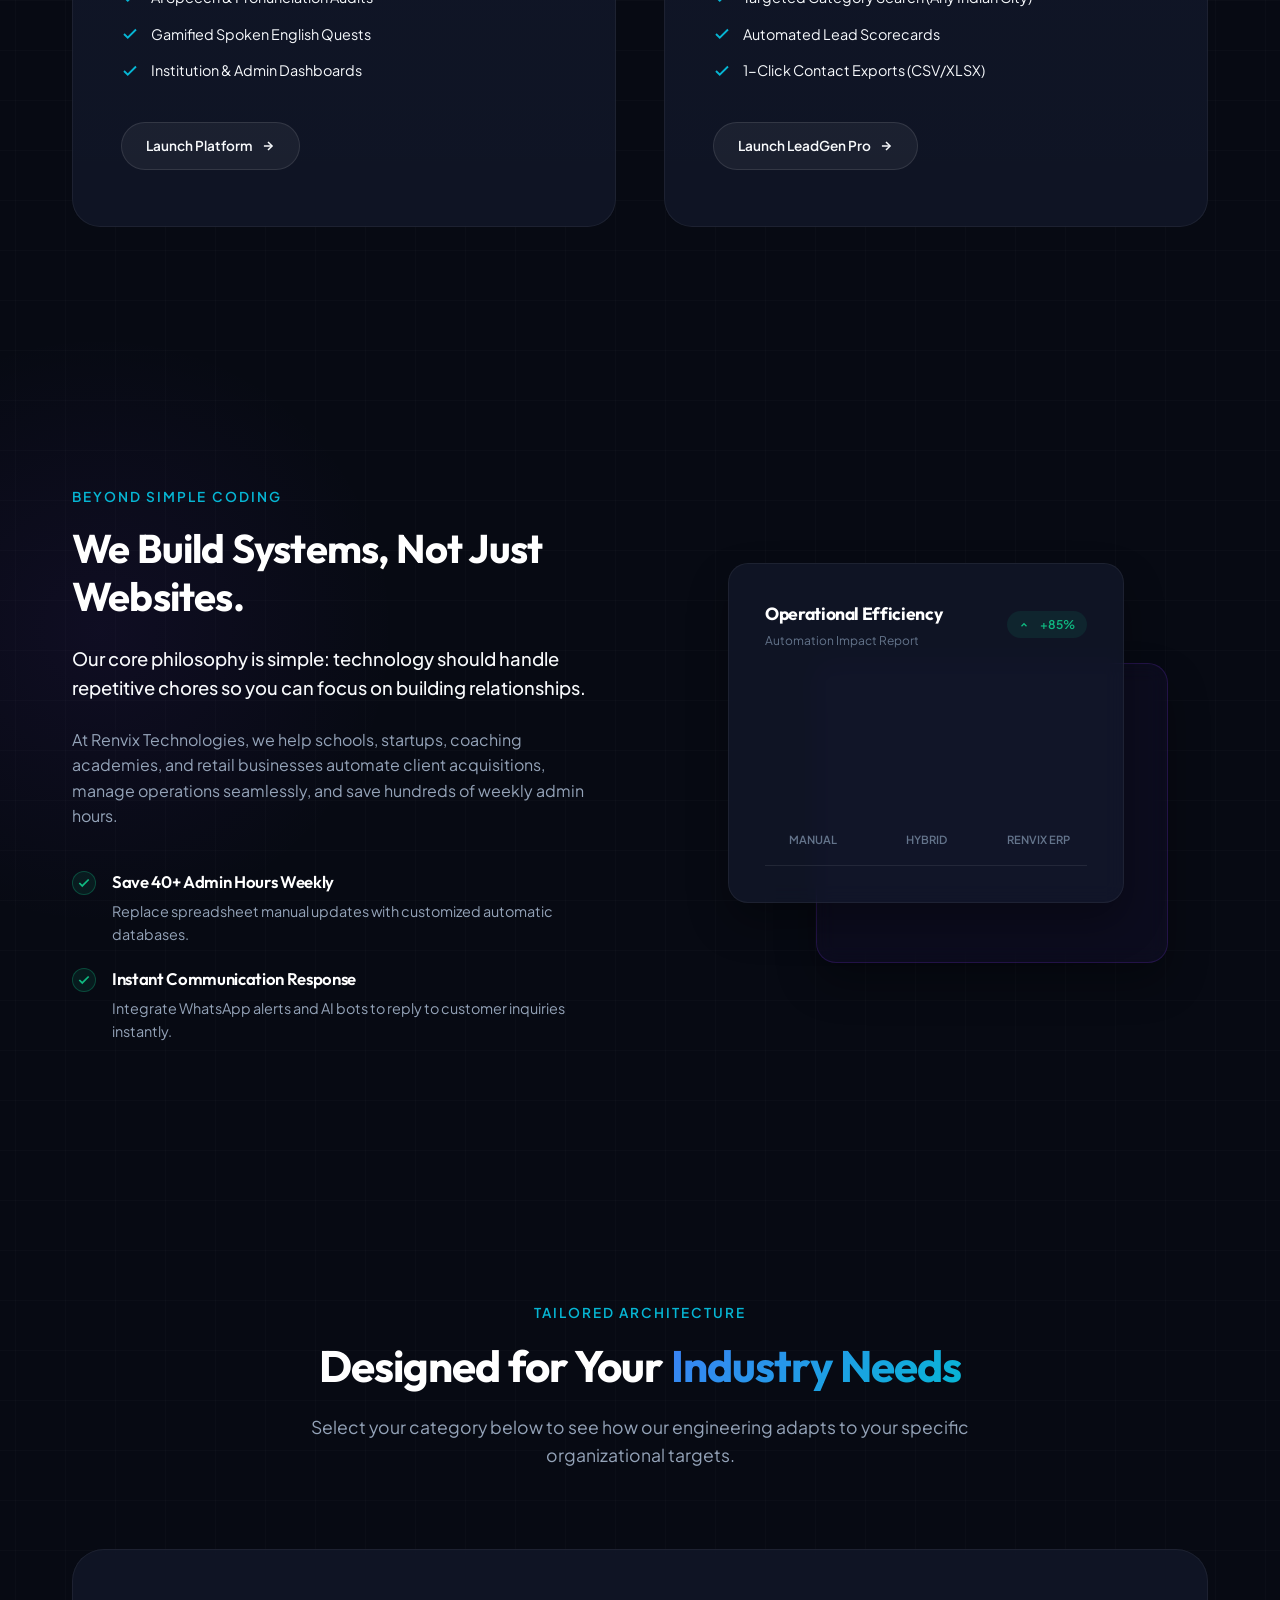
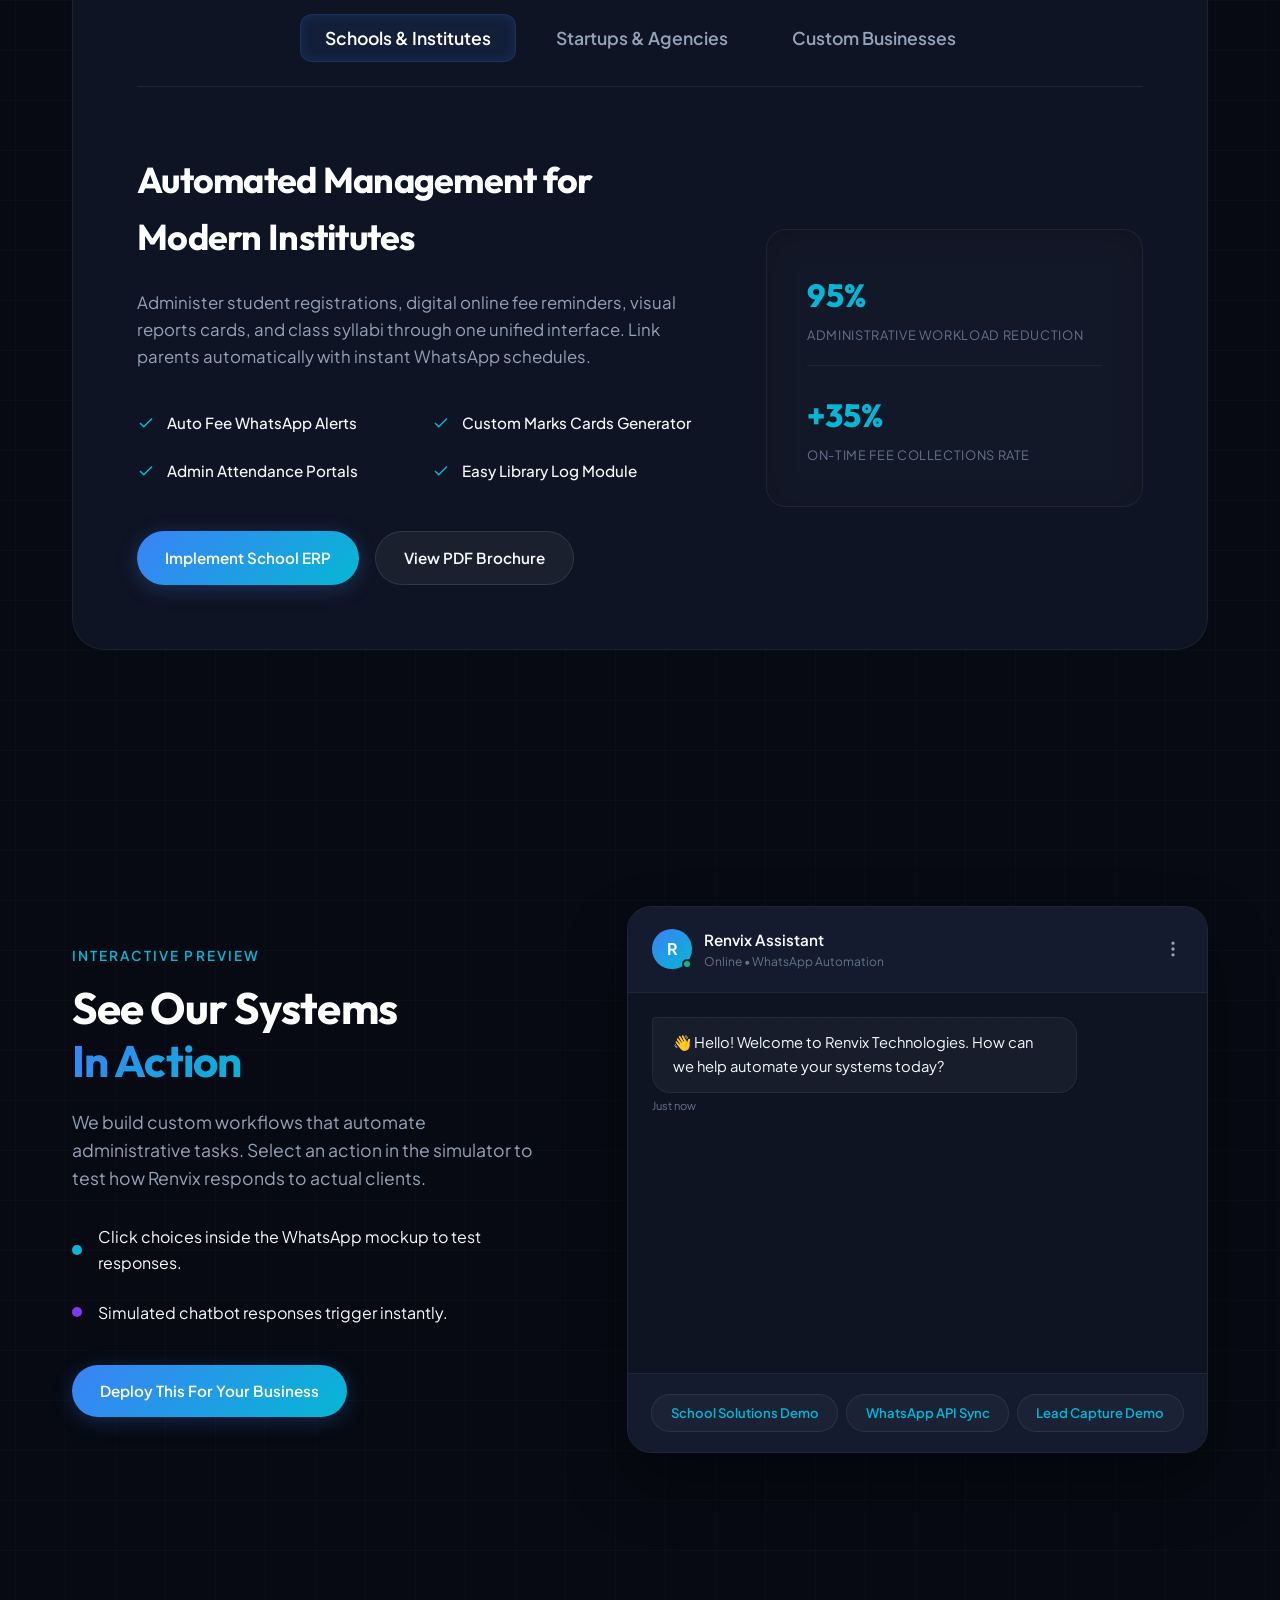
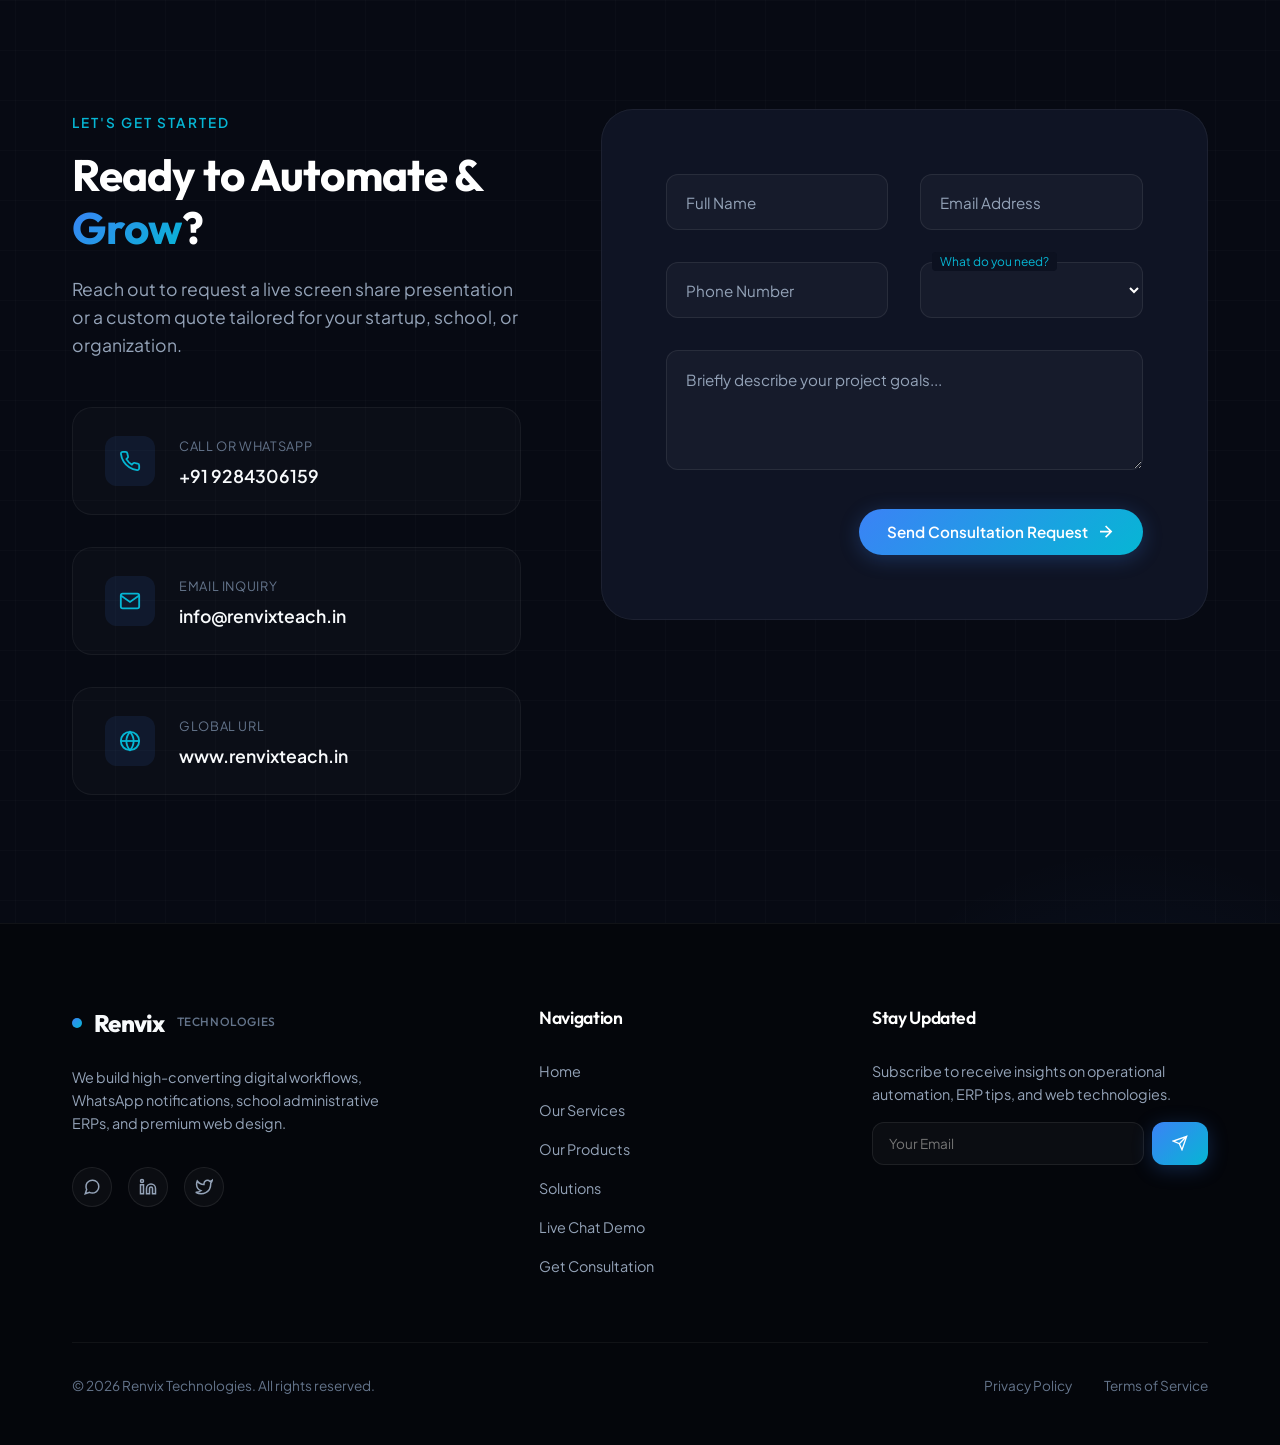
==== commit f48c3bbe: "Add school brochure page and link it from the landing page services and solutions" ====
--- a/index.html
+++ b/index.html
@@ -194,10 +194,16 @@
           </div>
           <h3>School & Institute Solutions</h3>
           <p>Feature-rich administrative ERP portals. Manage student information, digital fee collections, exam scorecards, and live automated parent notifications.</p>
-          <a href="#contact" class="service-link">
-            Get Details
-            <svg viewBox="0 0 24 24"><line x1="5" y1="12" x2="19" y2="12"/><polyline points="12 5 19 12 12 19"/></svg>
-          </a>
+          <div style="display: flex; gap: 1.25rem; flex-wrap: wrap;">
+            <a href="#contact" class="service-link">
+              Get Details
+              <svg viewBox="0 0 24 24"><line x1="5" y1="12" x2="19" y2="12"/><polyline points="12 5 19 12 12 19"/></svg>
+            </a>
+            <a href="brochure-school.html" target="_blank" class="service-link">
+              View Brochure
+              <svg viewBox="0 0 24 24"><line x1="5" y1="12" x2="19" y2="12"/><polyline points="12 5 19 12 12 19"/></svg>
+            </a>
+          </div>
         </div>
 
         <!-- Service 3 -->
@@ -451,7 +457,10 @@
                 <span>Easy Library Log Module</span>
               </div>
             </div>
-            <a href="#contact" class="btn btn-primary">Implement School ERP</a>
+            <div style="display: flex; gap: 1rem; flex-wrap: wrap; margin-top: 1.5rem;">
+              <a href="#contact" class="btn btn-primary">Implement School ERP</a>
+              <a href="brochure-school.html" target="_blank" class="btn btn-secondary">View PDF Brochure</a>
+            </div>
           </div>
           <div class="tab-visual-wrapper">
             <div class="segment-metric">
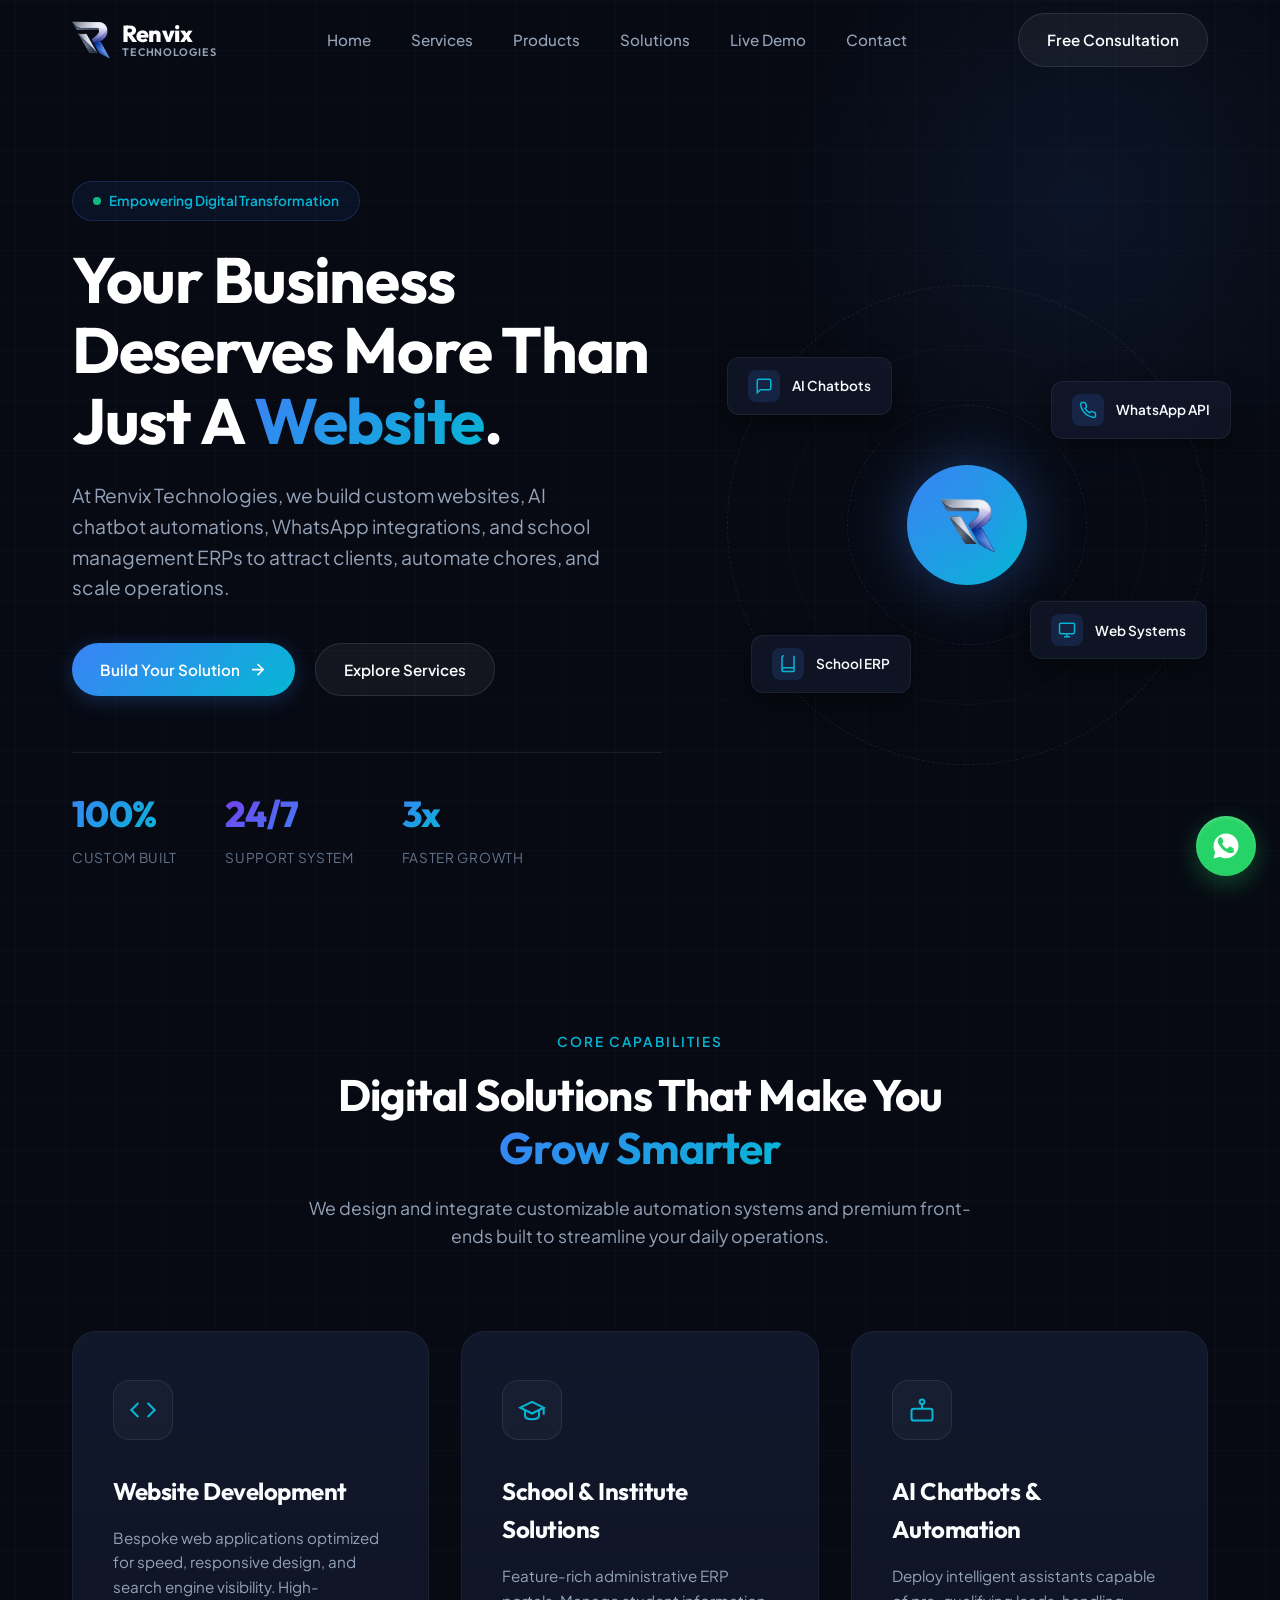
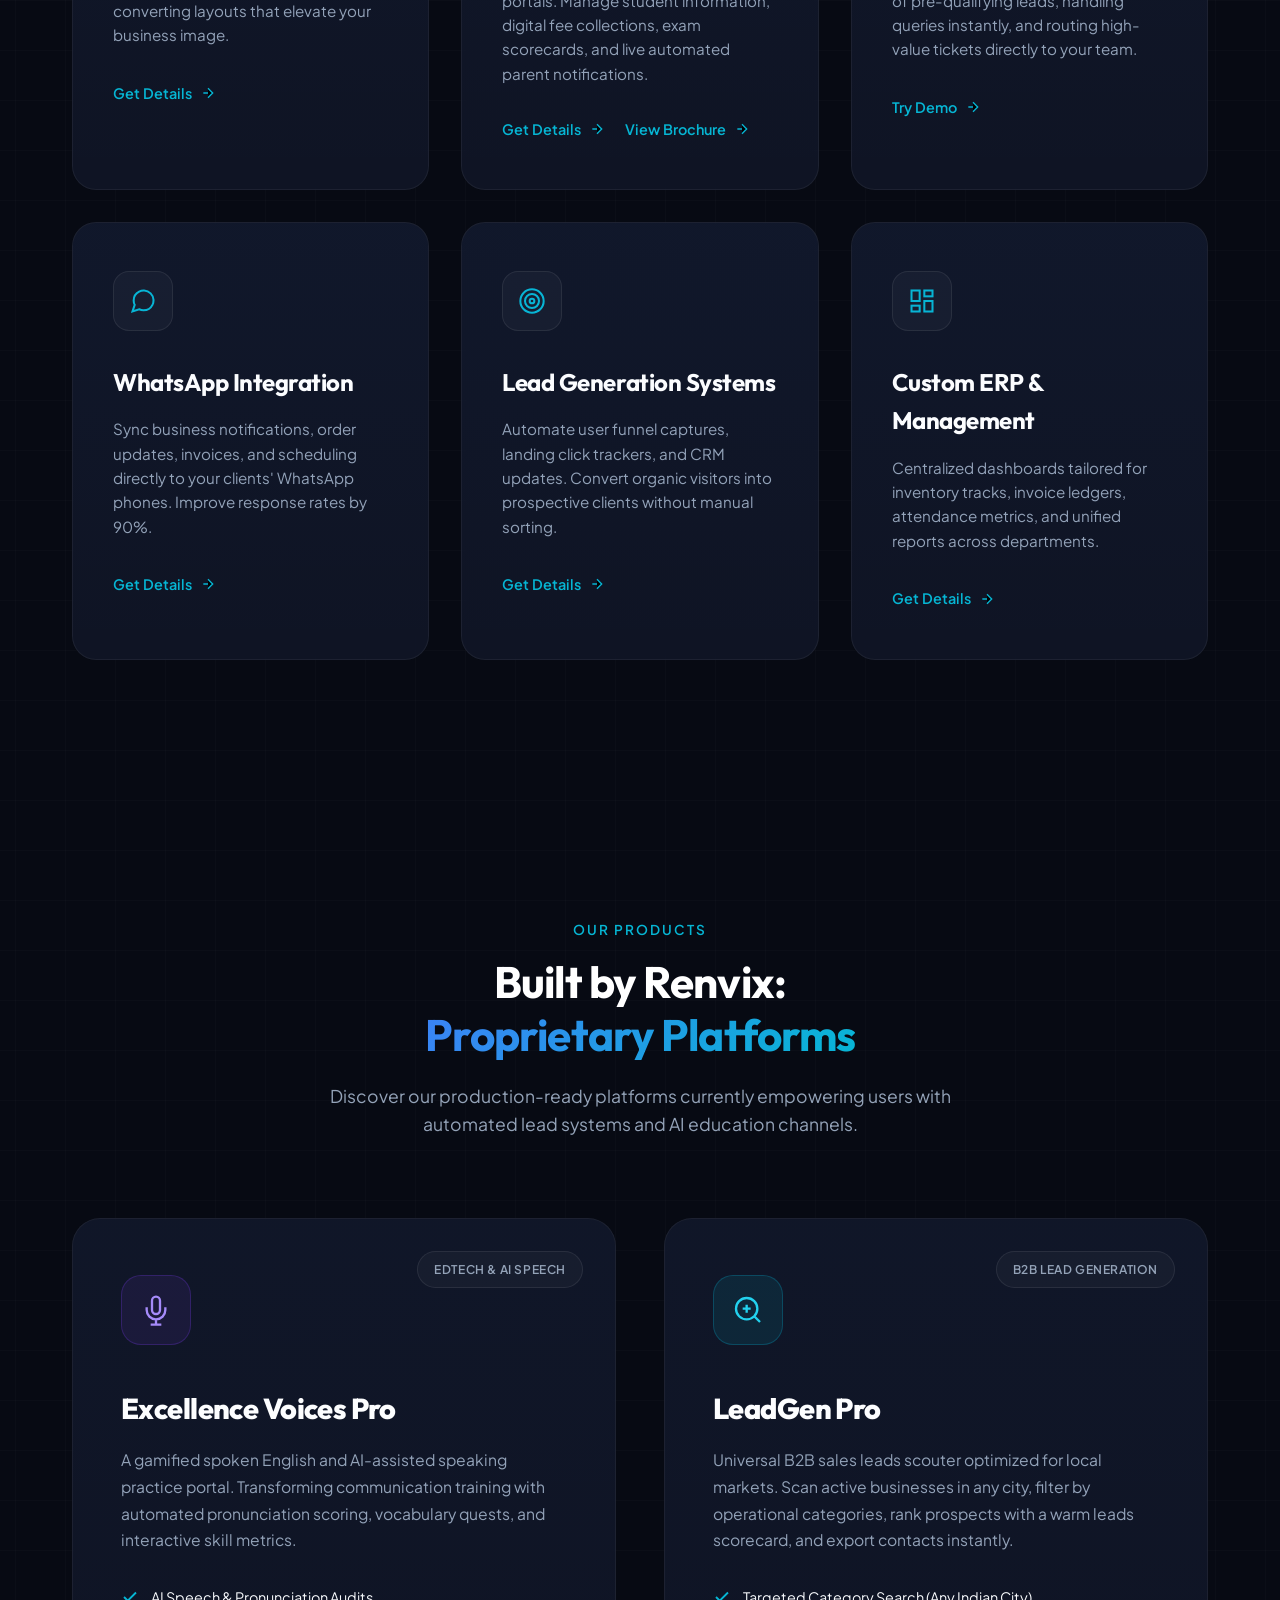
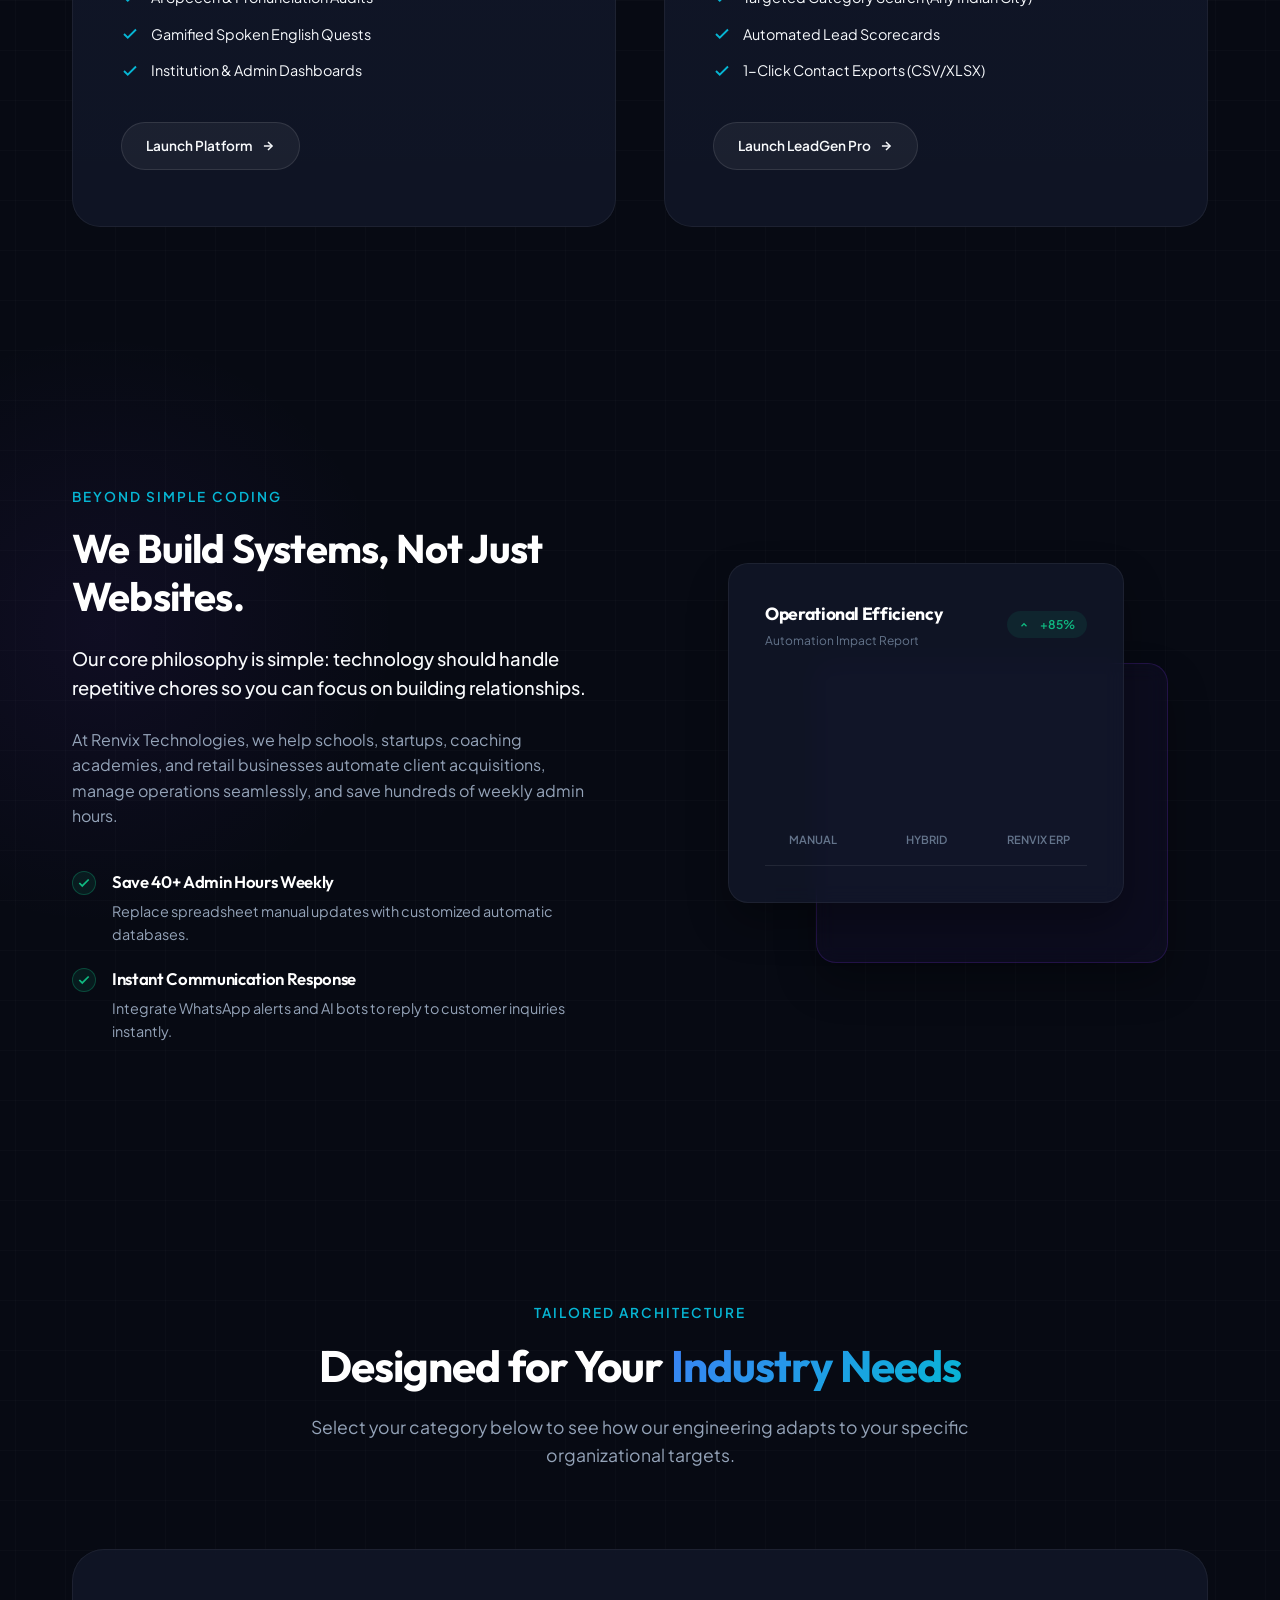
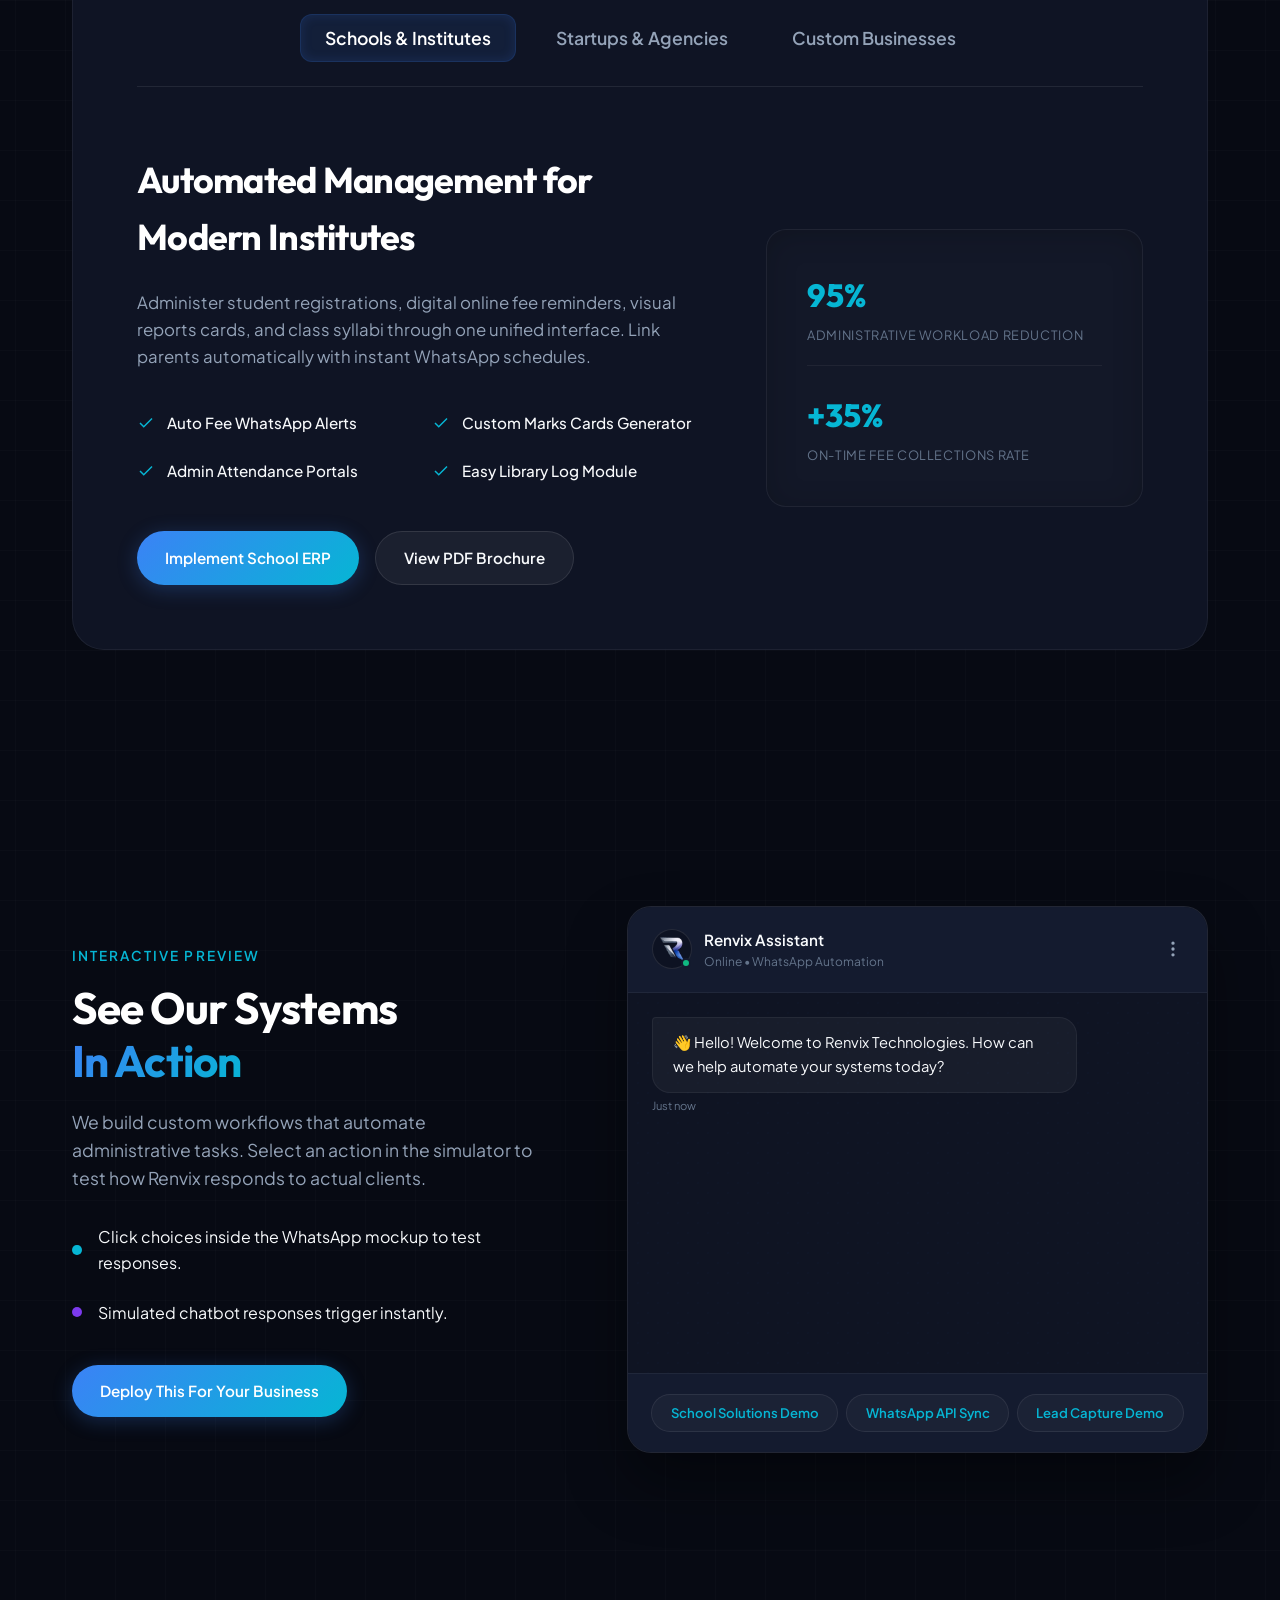
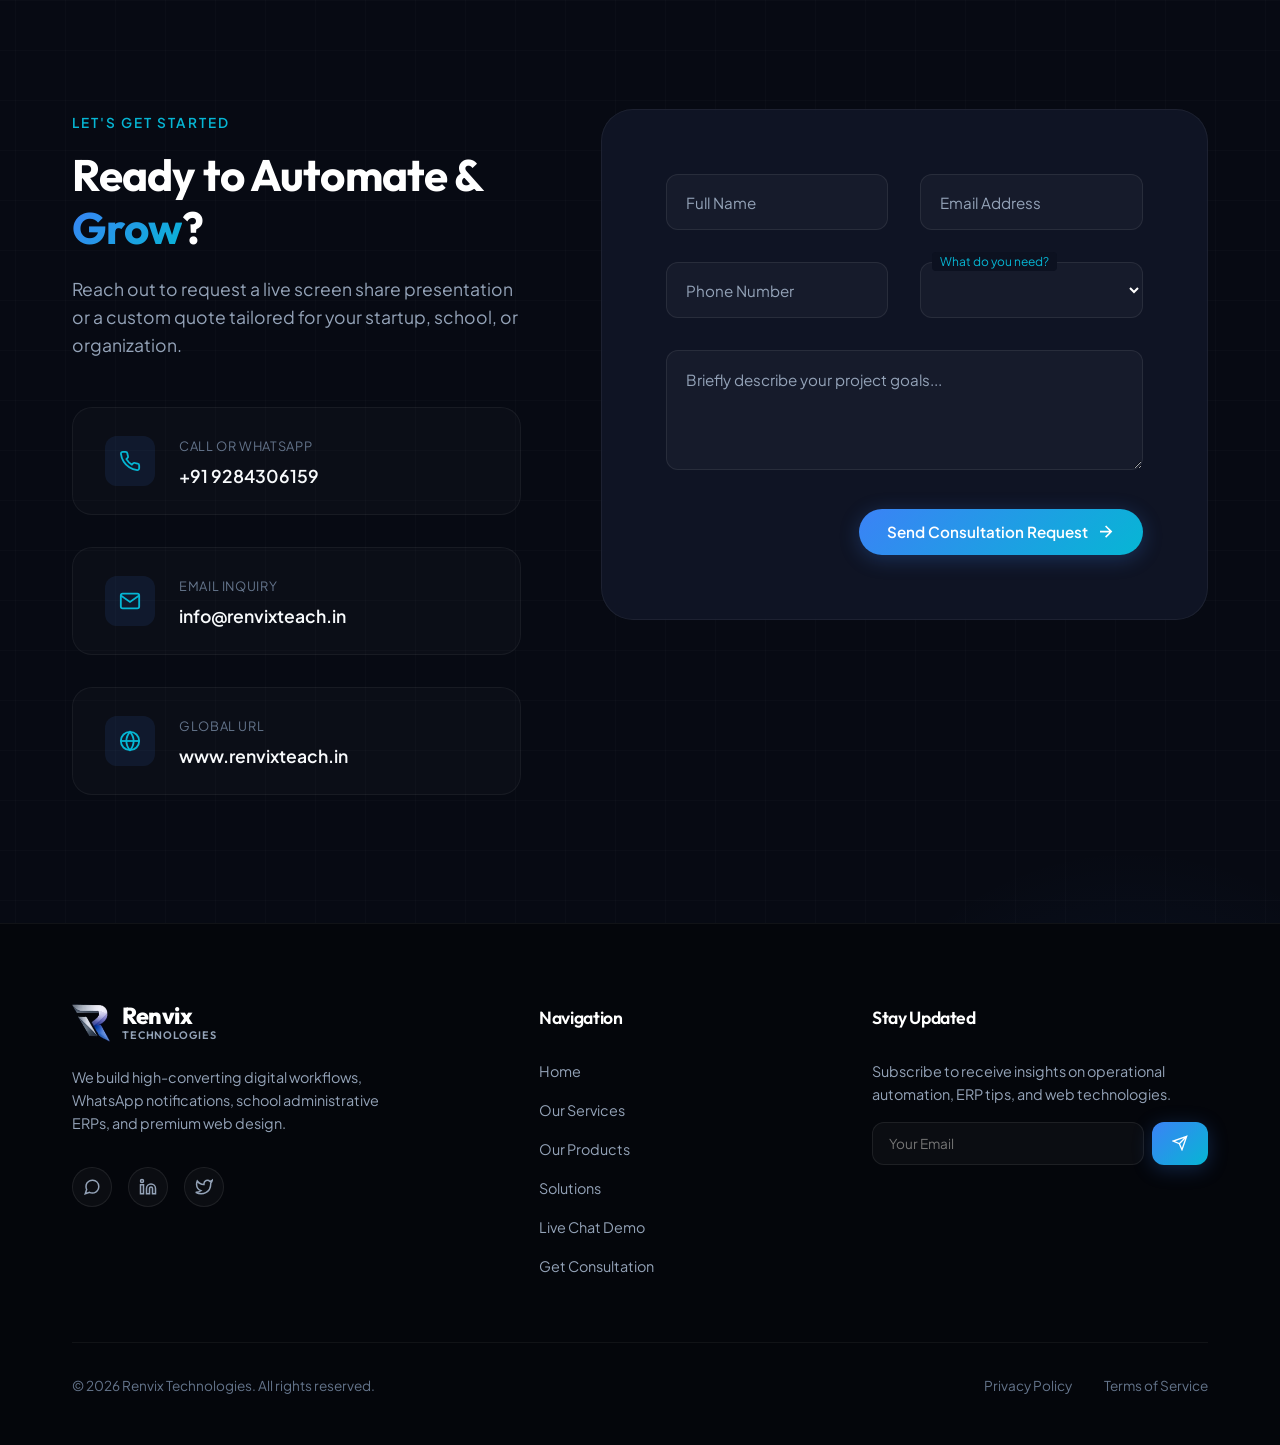
==== commit 840b092b: "Integrate new logo, favicon, and SEO keywords for Renvix Tech" ====
--- a/index.html
+++ b/index.html
@@ -8,21 +8,21 @@
   <title>Renvix Technologies | Complete Digital Solutions & Automation</title>
   <meta name="title" content="Renvix Technologies | Complete Digital Solutions & Automation">
   <meta name="description" content="We create complete digital solutions that help schools, coaching institutes, startups, and businesses grow smarter. Custom Web Development, ERP Solutions, AI Chatbots, WhatsApp API, and Lead Systems.">
-  <meta name="keywords" content="Website Development, School ERP, Coaching Institute Software, AI Chatbots, WhatsApp Integration, Lead Generation, Custom ERP, Renvix Technologies">
+  <meta name="keywords" content="Website Development, School ERP, Coaching Institute Software, AI Chatbots, WhatsApp Integration, Lead Generation, Custom ERP, Renvix Technologies, Renvix Tech">
   <meta name="author" content="Renvix Technologies">
   <meta name="robots" content="index, follow">
   
   <!-- Canonical & Favicon -->
   <link rel="canonical" href="https://renvixteach.in/">
-  <link rel="icon" type="image/svg+xml" href="favicon.svg?v=1.1">
-  <link rel="apple-touch-icon" href="favicon.svg?v=1.1">
+  <link rel="icon" type="image/png" href="favicon.png?v=1.2">
+  <link rel="apple-touch-icon" href="logo_icon.png?v=1.2">
   
   <!-- Open Graph / Facebook -->
   <meta property="og:type" content="website">
   <meta property="og:url" content="https://renvixteach.in/">
   <meta property="og:title" content="Renvix Technologies | Complete Digital Solutions">
   <meta property="og:description" content="We don't just build websites. We build automation, ERP, and integration systems to scale your organization.">
-  <meta property="og:image" content="https://renvixteach.in/favicon.svg?v=1.1">
+  <meta property="og:image" content="https://renvixteach.in/logo_full.png?v=1.2">
 
   <!-- Structured Data / JSON-LD Schema for Brand Ranking -->
   <script type="application/ld+json">
@@ -30,10 +30,10 @@
     "@context": "https://schema.org",
     "@type": "ProfessionalService",
     "name": "Renvix Technologies",
-    "alternateName": ["Renvix Teach", "renvixteach", "renvixteach.in"],
+    "alternateName": ["Renvix Tech", "Renvix Teach", "renvixteach", "renvixteach.in"],
     "url": "https://renvixteach.in/",
-    "logo": "https://renvixteach.in/favicon.svg?v=1.1",
-    "image": "https://renvixteach.in/favicon.svg?v=1.1",
+    "logo": "https://renvixteach.in/logo_full.png?v=1.2",
+    "image": "https://renvixteach.in/logo_full.png?v=1.2",
     "description": "We build custom websites, AI chatbot automations, WhatsApp integrations, and school management ERPs to attract clients, automate chores, and scale operations.",
     "telephone": "+919284306159",
     "address": {
@@ -61,8 +61,11 @@
   <header class="header" id="header">
     <div class="container">
       <a href="#home" class="logo" id="nav-logo">
-        <span class="logo-dot"></span>Renvix
-        <span class="logo-sub">Technologies</span>
+        <img src="logo_icon.png" alt="Renvix Technologies Logo" class="logo-img">
+        <div class="logo-text">
+          Renvix
+          <span class="logo-sub">Technologies</span>
+        </div>
       </a>
 
       <nav class="nav-links" id="nav-menu">
@@ -131,7 +134,7 @@
             <div class="graphic-ring ring-inner"></div>
             <!-- Central pulse core -->
             <div class="core-sphere">
-              <div class="core-logo-inner">R</div>
+              <img src="logo_icon.png" alt="Renvix Core Logo" class="core-logo-img">
             </div>
             <!-- Floating nodes representing Renvix core stack -->
             <div class="floating-node node-1">
@@ -594,7 +597,7 @@
           <div class="sim-header">
             <div class="sim-user">
               <div class="sim-avatar">
-                R
+                <img src="logo_icon.png" alt="Renvix Logo Icon" class="sim-avatar-img">
                 <div class="sim-status-dot"></div>
               </div>
               <div>
@@ -730,8 +733,11 @@
       <div class="footer-grid">
         <div class="footer-brand">
           <a href="#home" class="logo" style="margin-bottom: 1rem;">
-            <span class="logo-dot"></span>Renvix
-            <span class="logo-sub">Technologies</span>
+            <img src="logo_icon.png" alt="Renvix Technologies Logo" class="logo-img">
+            <div class="logo-text">
+              Renvix
+              <span class="logo-sub">Technologies</span>
+            </div>
           </a>
           <p>We build high-converting digital workflows, WhatsApp notifications, school administrative ERPs, and premium web design.</p>
           <div class="social-links">
--- a/style.css
+++ b/style.css
@@ -290,28 +290,38 @@
   display: flex;
   align-items: center;
   gap: 0.75rem;
+}
+
+.logo-img {
+  height: 38px;
+  width: auto;
+  object-fit: contain;
+  display: block;
+  transition: transform var(--transition-fast);
+}
+
+.logo:hover .logo-img {
+  transform: scale(1.08) rotate(3deg);
+}
+
+.logo-text {
+  display: flex;
+  flex-direction: column;
+  line-height: 1.05;
+  font-family: var(--font-heading);
   font-weight: 800;
-  font-size: 1.5rem;
-  font-family: var(--font-heading);
-  letter-spacing: -0.03em;
-}
-
-.logo-dot {
-  width: 10px;
-  height: 10px;
-  background: var(--grad-primary);
-  border-radius: 50%;
-  display: inline-block;
+  font-size: 1.45rem;
+  color: #fff;
+  letter-spacing: -0.02em;
 }
 
 .logo-sub {
-  font-size: 0.75rem;
-  font-weight: 500;
-  color: var(--text-muted);
-  display: block;
-  margin-top: -2px;
-  letter-spacing: 0.05em;
+  font-size: 0.68rem;
+  font-weight: 600;
+  color: var(--text-secondary);
+  letter-spacing: 0.08em;
   text-transform: uppercase;
+  margin-top: 1px;
 }
 
 .nav-links {
@@ -516,10 +526,11 @@
   animation: float 6s ease-in-out infinite;
 }
 
-.core-logo-inner {
-  color: #fff;
-  font-size: 2.5rem;
-  font-weight: 800;
+.core-logo-img {
+  width: 55px;
+  height: 55px;
+  object-fit: contain;
+  filter: drop-shadow(0 0 12px rgba(59, 130, 246, 0.5));
 }
 
 .floating-node {
@@ -1241,12 +1252,19 @@
   width: 40px;
   height: 40px;
   border-radius: 50%;
-  background: var(--grad-primary);
+  background: #0d1222;
+  border: 1px solid rgba(255, 255, 255, 0.1);
   display: flex;
   align-items: center;
   justify-content: center;
   position: relative;
   font-weight: 700;
+}
+
+.sim-avatar-img {
+  width: 24px;
+  height: 24px;
+  object-fit: contain;
 }
 
 .sim-status-dot {
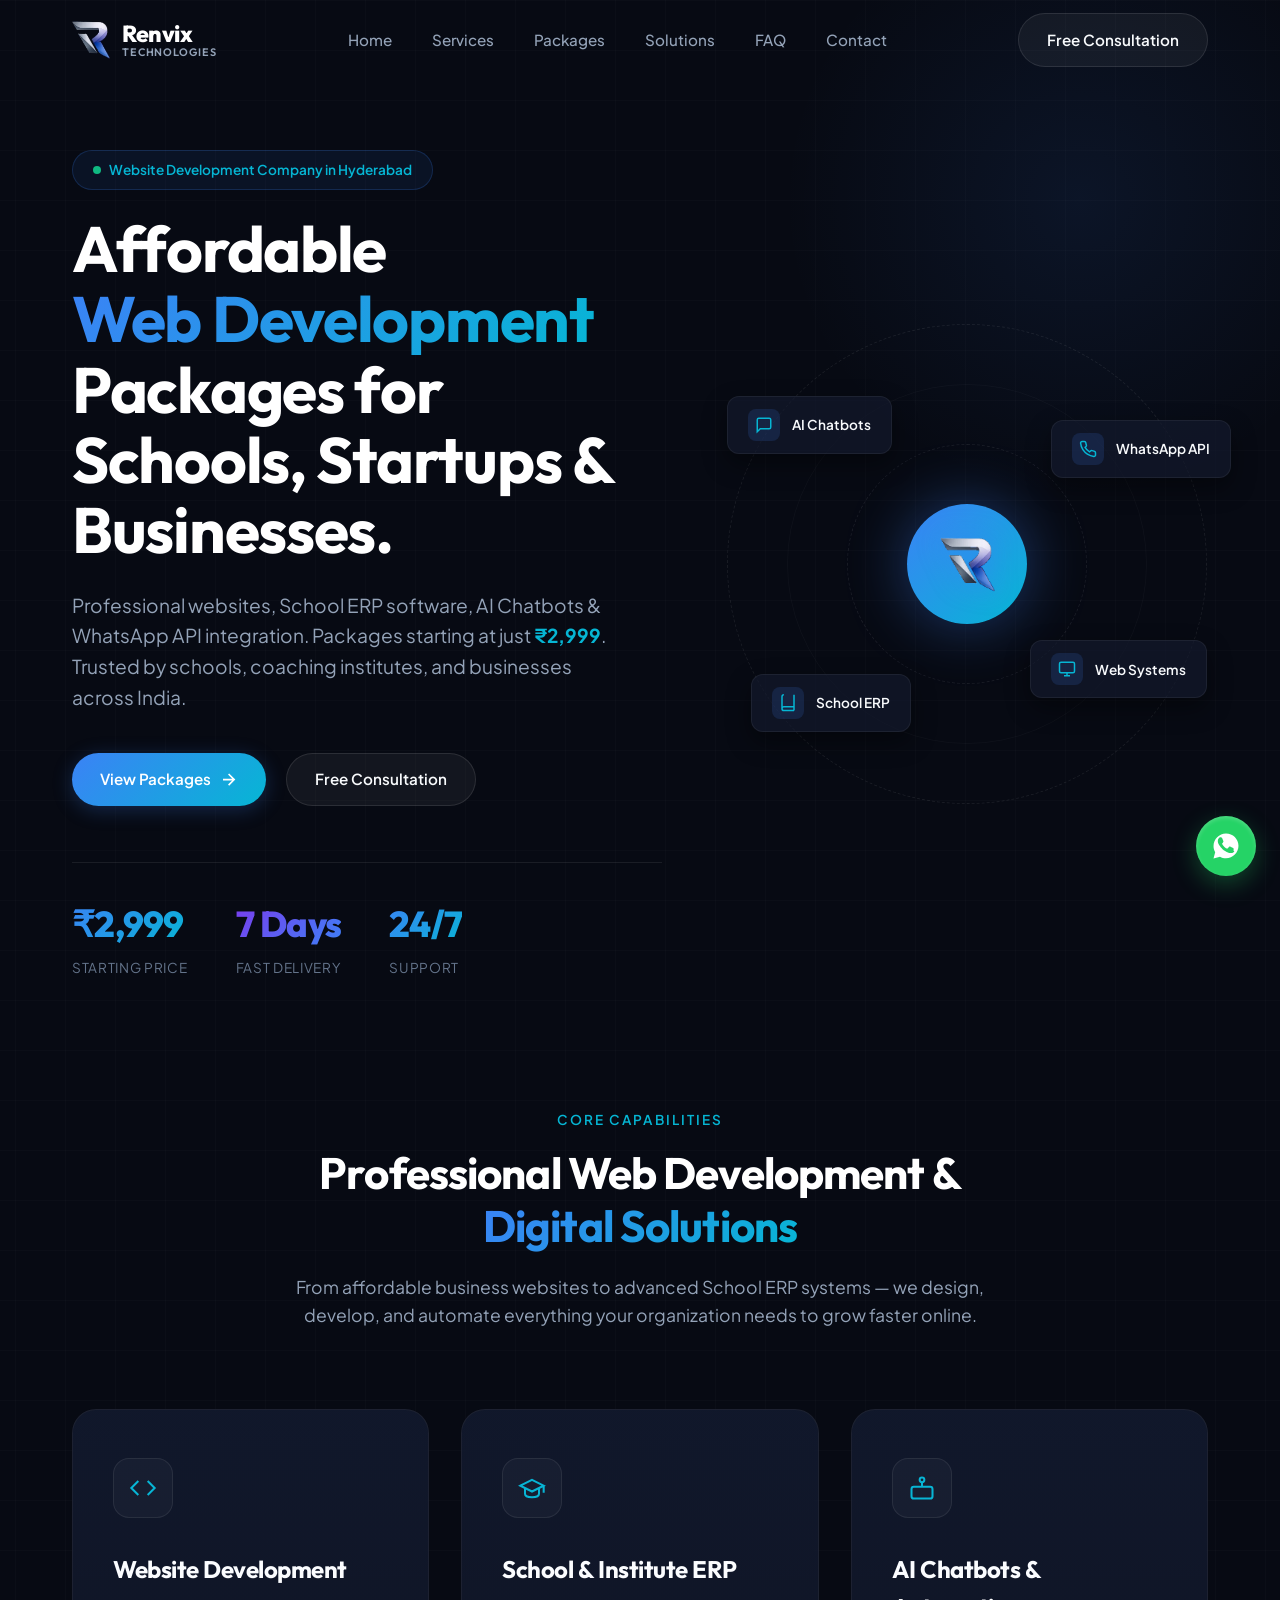
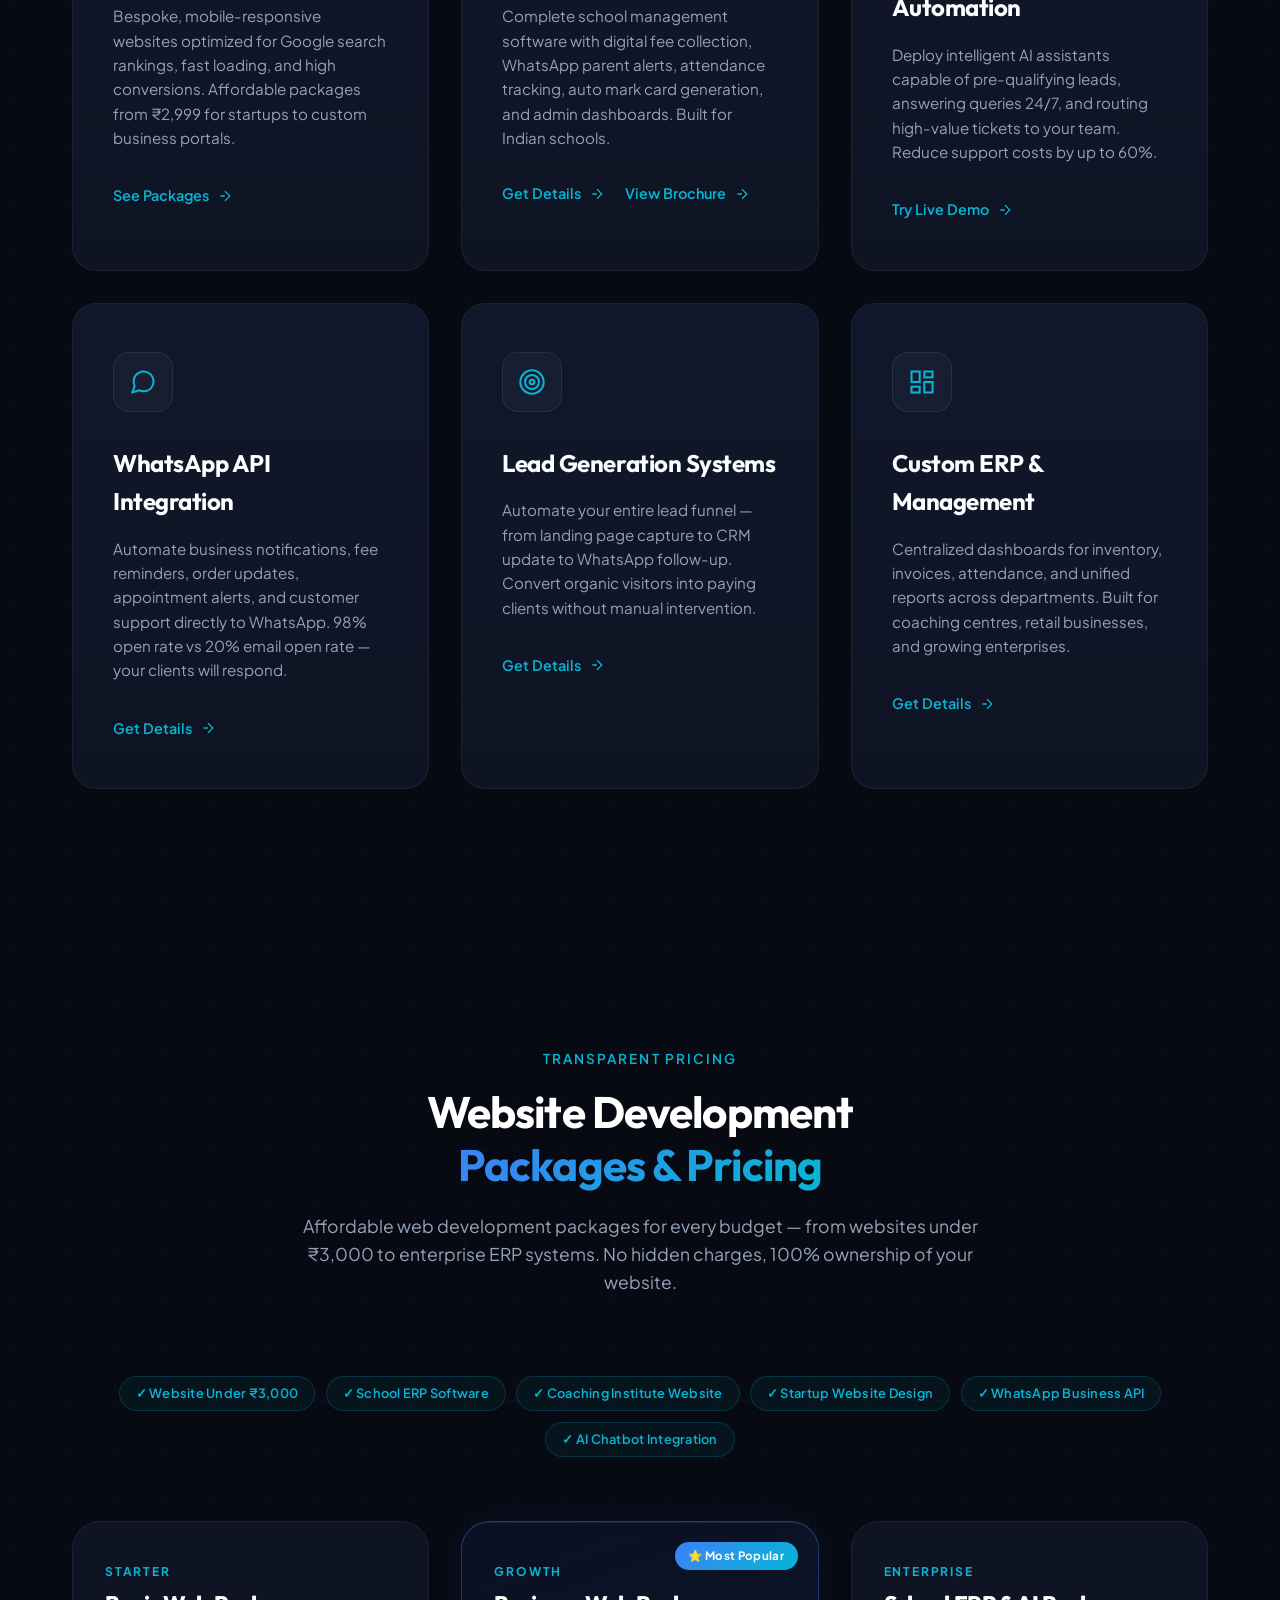
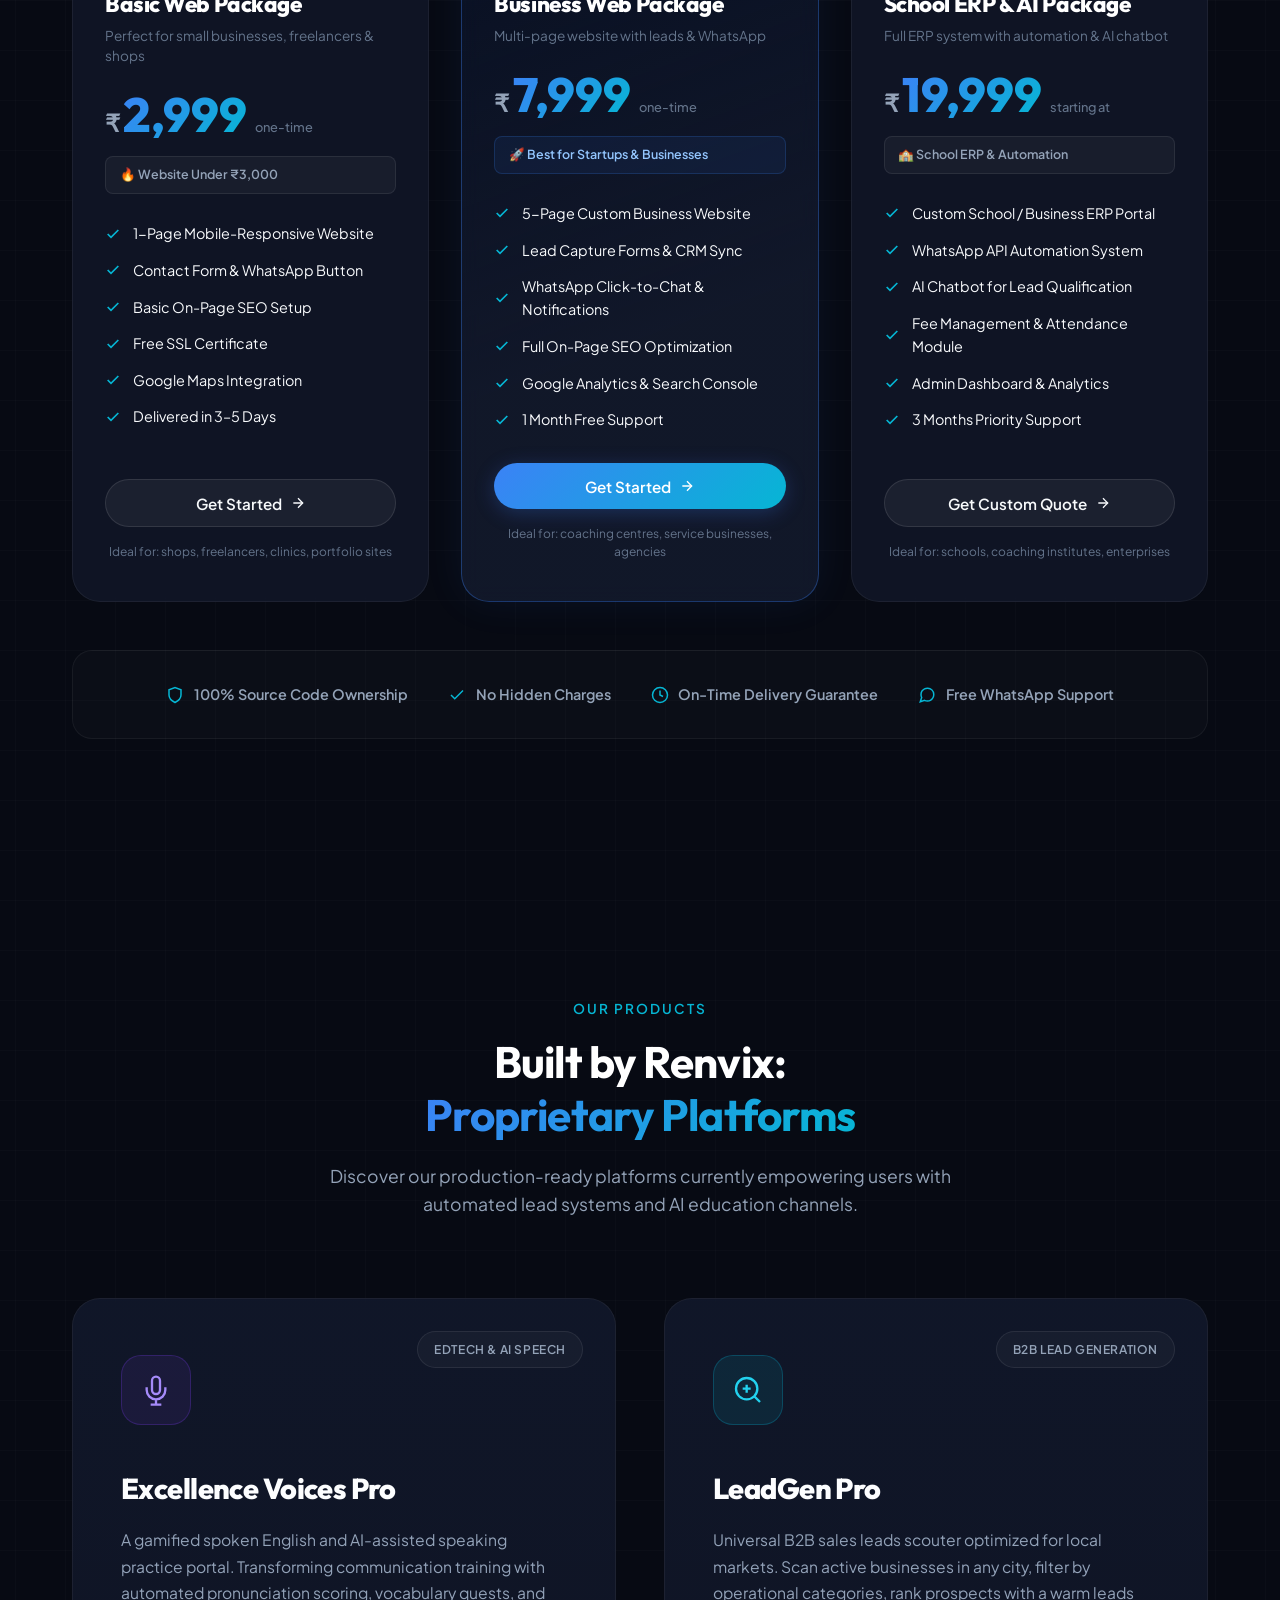
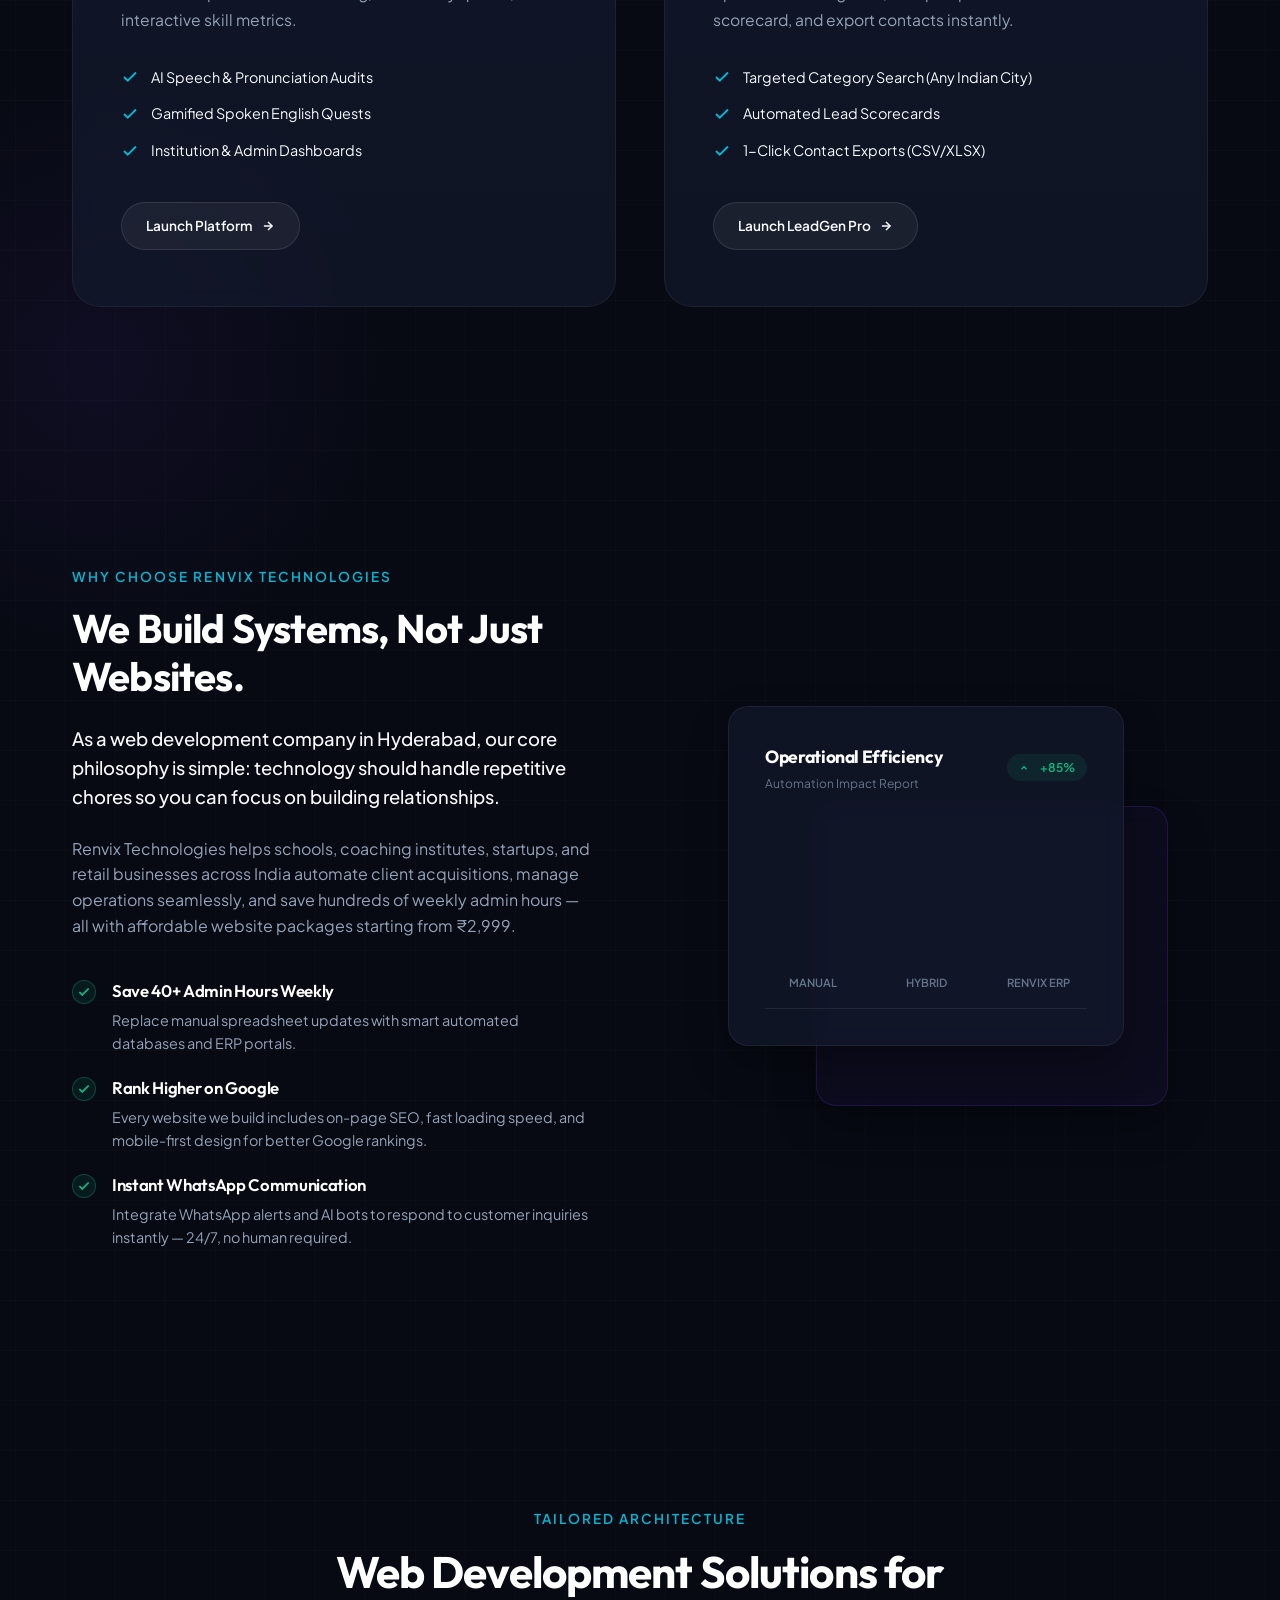
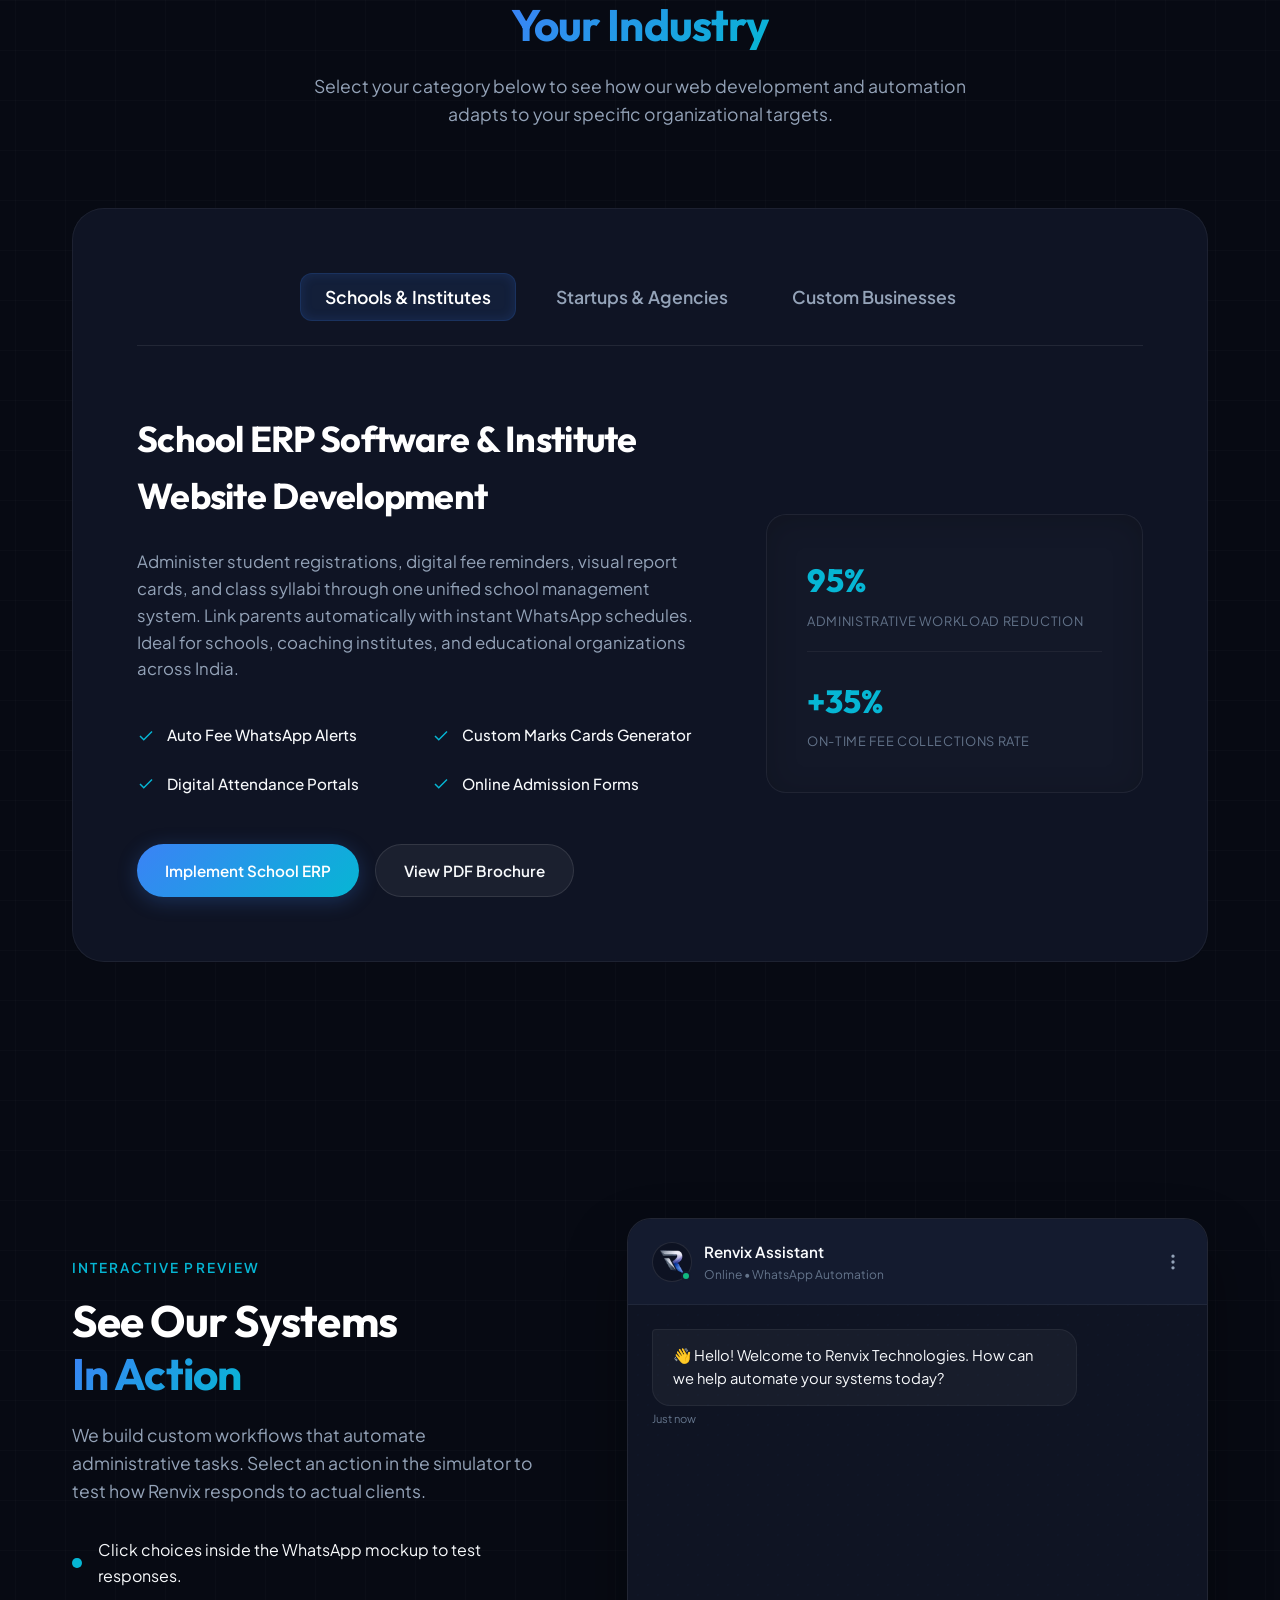
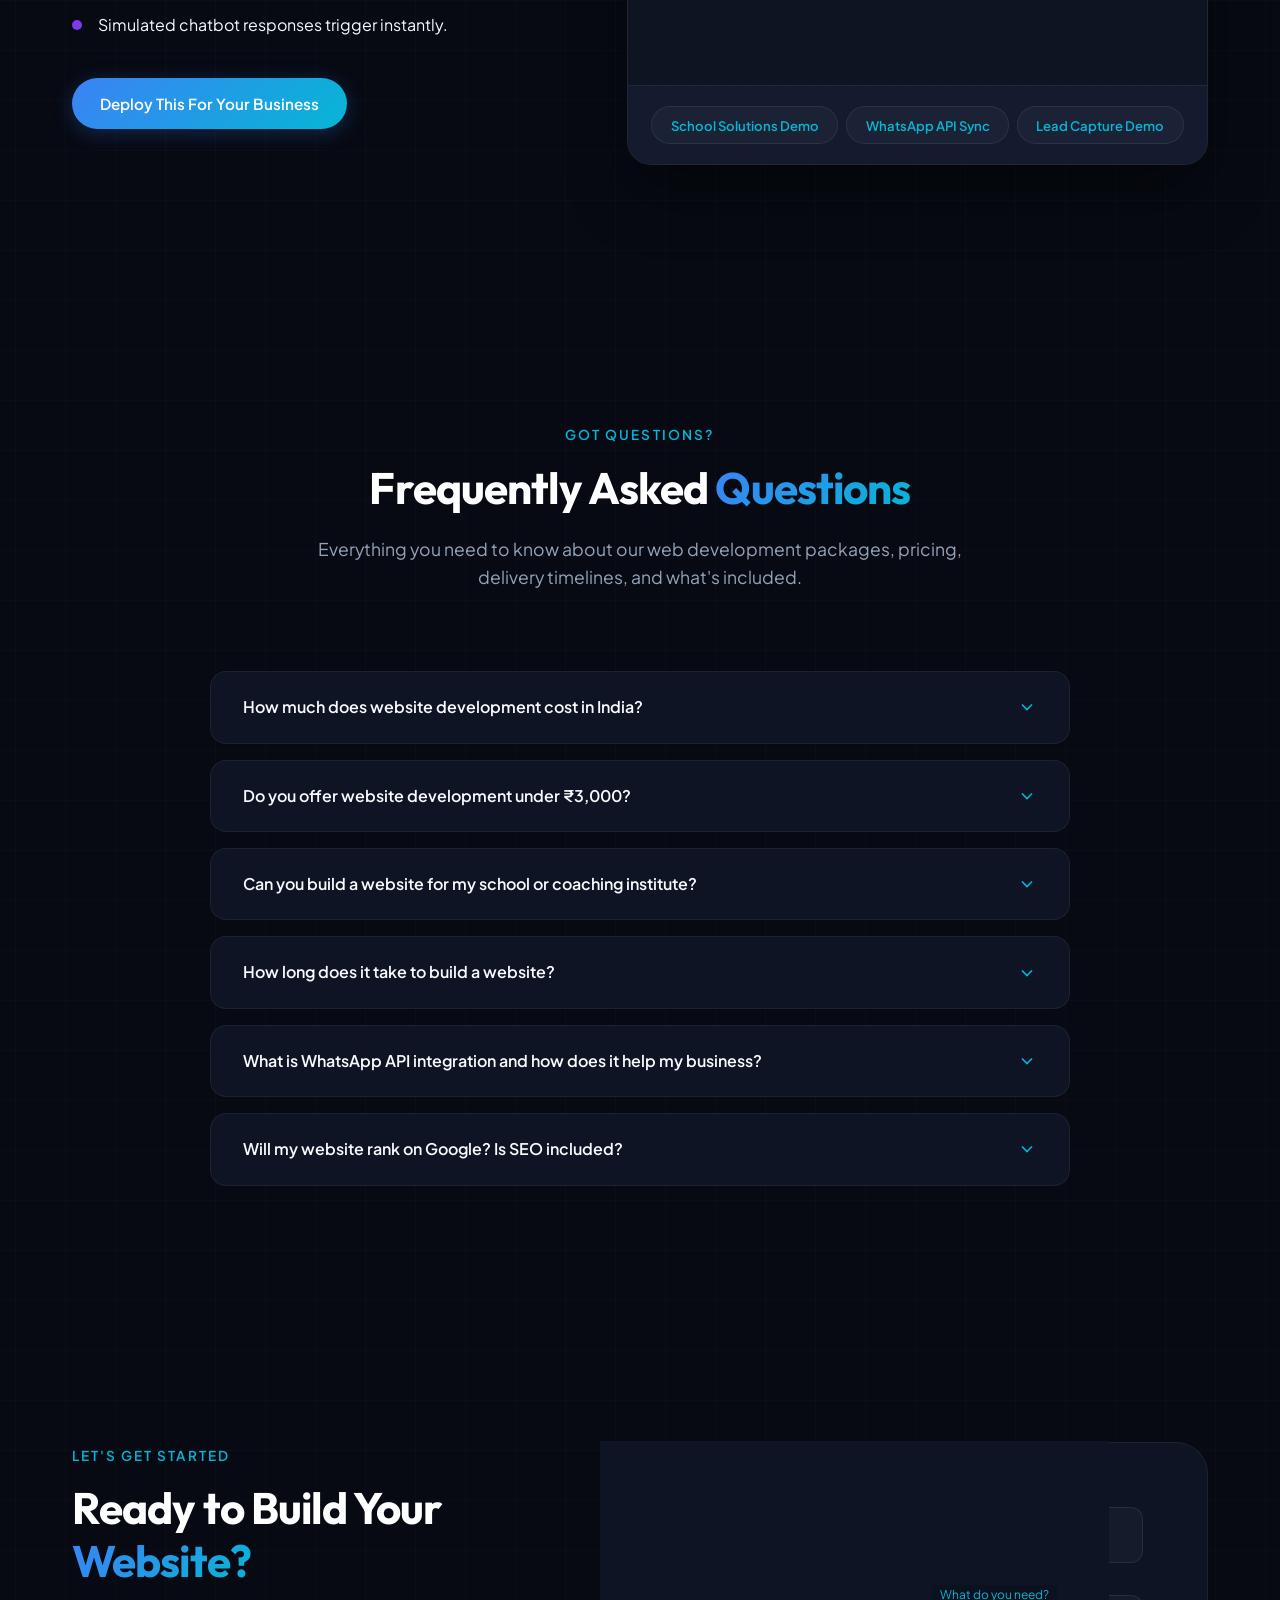
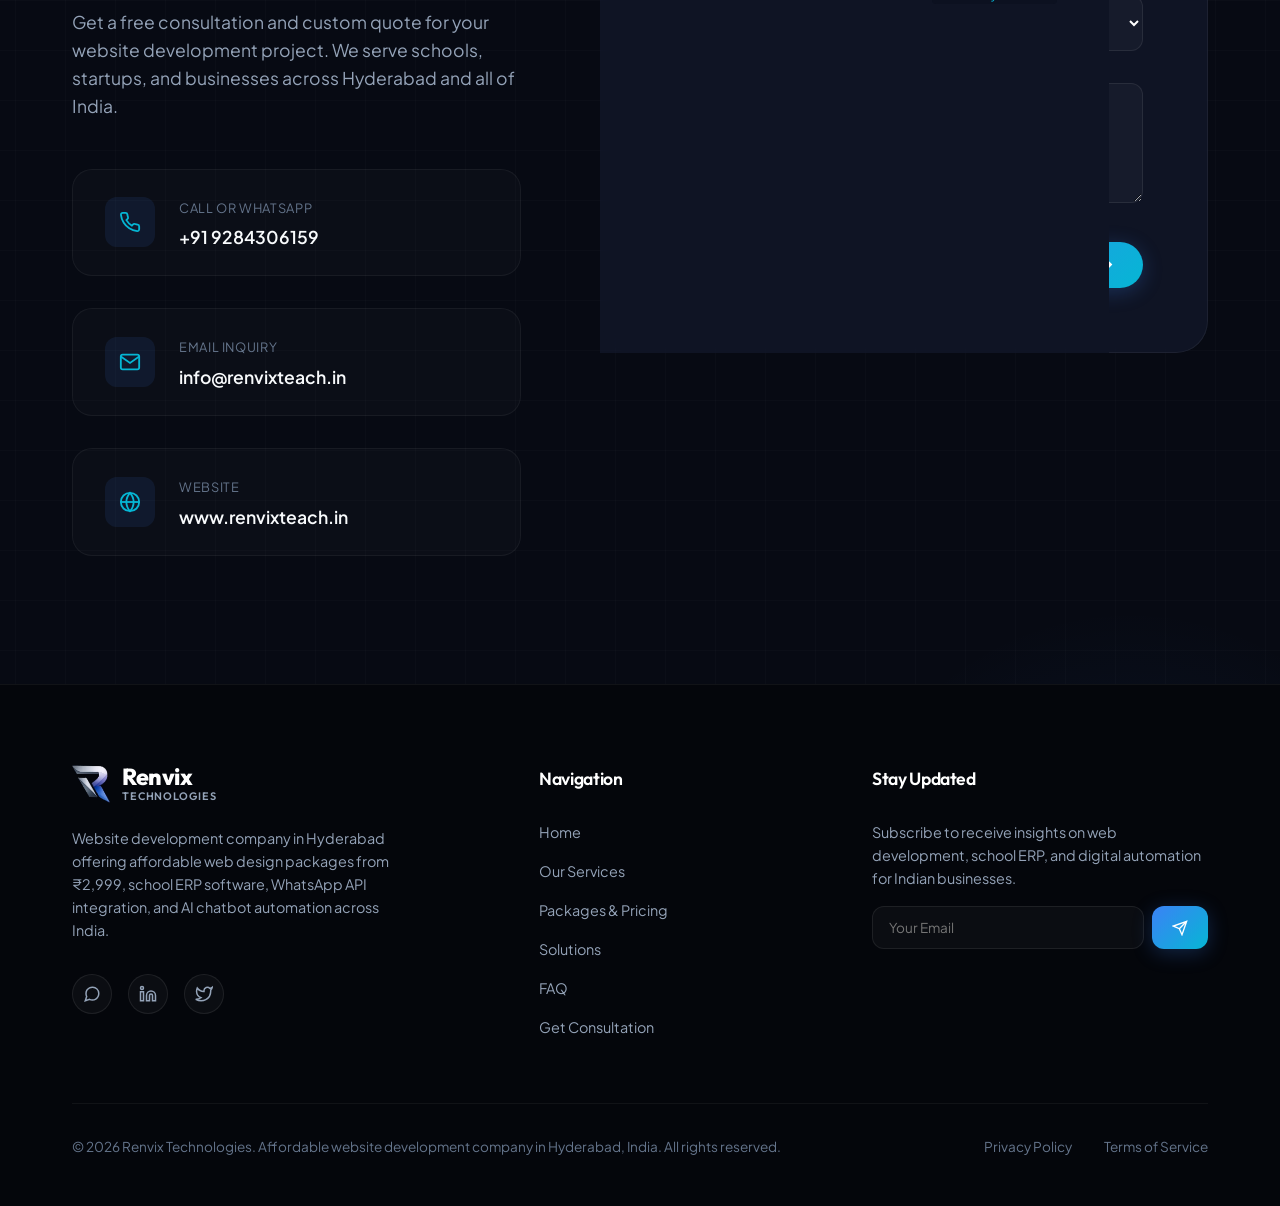
==== commit b47a6b0a: "SEO overhaul: pricing packages, FAQ section, schema markup, keyword optimization for India web dev k" ====
--- a/index.html
+++ b/index.html
@@ -5,26 +5,35 @@
   <meta name="viewport" content="width=device-width, initial-scale=1.0">
   
   <!-- Primary SEO Meta Tags -->
-  <title>Renvix Technologies | Complete Digital Solutions & Automation</title>
-  <meta name="title" content="Renvix Technologies | Complete Digital Solutions & Automation">
-  <meta name="description" content="We create complete digital solutions that help schools, coaching institutes, startups, and businesses grow smarter. Custom Web Development, ERP Solutions, AI Chatbots, WhatsApp API, and Lead Systems.">
-  <meta name="keywords" content="Website Development, School ERP, Coaching Institute Software, AI Chatbots, WhatsApp Integration, Lead Generation, Custom ERP, Renvix Technologies, Renvix Tech">
+  <title>Website Development Company in Hyderabad | Affordable Web Design Packages – Renvix Technologies</title>
+  <meta name="title" content="Website Development Company in Hyderabad | Affordable Web Design Packages – Renvix Technologies">
+  <meta name="description" content="Renvix Technologies offers affordable website development packages starting ₹2,999. Custom web design, School ERP software, AI Chatbots & WhatsApp API integration for schools, startups & businesses in Hyderabad, India.">
+  <meta name="keywords" content="website development company in Hyderabad, affordable website design India, web development under 3000, school ERP software India, school management software, coaching institute website, startup website design, WhatsApp API integration, AI chatbot development, custom website design, cheap website development, professional web design services, website packages India, business website design Hyderabad, school website development, lead generation system, custom ERP development India, web design company India, website development cost India, best web development company Hyderabad">
   <meta name="author" content="Renvix Technologies">
   <meta name="robots" content="index, follow">
-  
+  <meta name="geo.region" content="IN-TG">
+  <meta name="geo.placename" content="Hyderabad, Telangana, India">
+
   <!-- Canonical & Favicon -->
   <link rel="canonical" href="https://renvixteach.in/">
   <link rel="icon" type="image/png" href="favicon.png?v=1.2">
   <link rel="apple-touch-icon" href="logo_icon.png?v=1.2">
-  
+
   <!-- Open Graph / Facebook -->
   <meta property="og:type" content="website">
   <meta property="og:url" content="https://renvixteach.in/">
-  <meta property="og:title" content="Renvix Technologies | Complete Digital Solutions">
-  <meta property="og:description" content="We don't just build websites. We build automation, ERP, and integration systems to scale your organization.">
+  <meta property="og:title" content="Website Development Company Hyderabad | Packages from ₹2,999 – Renvix Technologies">
+  <meta property="og:description" content="Custom websites, School ERP, AI Chatbots & WhatsApp automation. Affordable web development packages starting ₹2,999 for schools, startups & businesses across India.">
   <meta property="og:image" content="https://renvixteach.in/logo_full.png?v=1.2">
-
-  <!-- Structured Data / JSON-LD Schema for Brand Ranking -->
+  <meta property="og:locale" content="en_IN">
+
+  <!-- Twitter Card -->
+  <meta name="twitter:card" content="summary_large_image">
+  <meta name="twitter:title" content="Website Development Company Hyderabad | Packages from ₹2,999 – Renvix Technologies">
+  <meta name="twitter:description" content="Custom websites, School ERP, AI Chatbots & WhatsApp automation. Affordable web development packages starting ₹2,999 for schools, startups & businesses across India.">
+  <meta name="twitter:image" content="https://renvixteach.in/logo_full.png?v=1.2">
+
+  <!-- Structured Data / JSON-LD Schema -->
   <script type="application/ld+json">
   {
     "@context": "https://schema.org",
@@ -34,11 +43,48 @@
     "url": "https://renvixteach.in/",
     "logo": "https://renvixteach.in/logo_full.png?v=1.2",
     "image": "https://renvixteach.in/logo_full.png?v=1.2",
-    "description": "We build custom websites, AI chatbot automations, WhatsApp integrations, and school management ERPs to attract clients, automate chores, and scale operations.",
+    "description": "Affordable website development company in Hyderabad offering custom web design, School ERP software, AI chatbot automation, WhatsApp API integration, and lead generation systems for schools, startups, and businesses across India.",
     "telephone": "+919284306159",
+    "email": "info@renvixteach.in",
+    "priceRange": "₹₹",
+    "currenciesAccepted": "INR",
+    "paymentAccepted": "Cash, Bank Transfer, UPI",
+    "areaServed": {
+      "@type": "Country",
+      "name": "India"
+    },
     "address": {
       "@type": "PostalAddress",
+      "addressLocality": "Hyderabad",
+      "addressRegion": "Telangana",
       "addressCountry": "IN"
+    },
+    "hasOfferCatalog": {
+      "@type": "OfferCatalog",
+      "name": "Web Development & Digital Solutions Packages",
+      "itemListElement": [
+        {
+          "@type": "Offer",
+          "name": "Starter Web Package",
+          "description": "Affordable website development package under ₹3,000 for small businesses and freelancers. Includes mobile-responsive single-page website, contact form, basic SEO, and free SSL.",
+          "price": "2999",
+          "priceCurrency": "INR"
+        },
+        {
+          "@type": "Offer",
+          "name": "Growth Business Package",
+          "description": "Multi-page business website with lead capture forms, WhatsApp click-to-chat integration, basic SEO setup, and Google Analytics.",
+          "price": "7999",
+          "priceCurrency": "INR"
+        },
+        {
+          "@type": "Offer",
+          "name": "School ERP & Enterprise Package",
+          "description": "Custom School ERP software with fee management, WhatsApp parent alerts, attendance tracking, mark card generator, and AI chatbot integration.",
+          "price": "19999",
+          "priceCurrency": "INR"
+        }
+      ]
     },
     "sameAs": [
       "https://github.com/SkRahim1/Renvix"
@@ -46,8 +92,66 @@
   }
   </script>
 
+  <!-- FAQ Schema -->
+  <script type="application/ld+json">
+  {
+    "@context": "https://schema.org",
+    "@type": "FAQPage",
+    "mainEntity": [
+      {
+        "@type": "Question",
+        "name": "How much does website development cost in India?",
+        "acceptedAnswer": {
+          "@type": "Answer",
+          "text": "Website development cost in India starts as low as ₹2,999 for a basic single-page website. Business websites typically range from ₹7,999 to ₹25,000. Custom ERP portals and School management systems start at ₹19,999 depending on the features required."
+        }
+      },
+      {
+        "@type": "Question",
+        "name": "Do you offer website development packages under ₹3,000?",
+        "acceptedAnswer": {
+          "@type": "Answer",
+          "text": "Yes! Our Starter Web Package is priced at just ₹2,999 and includes a mobile-responsive landing page, contact form, basic SEO optimization, free SSL certificate, and WhatsApp enquiry button. Ideal for freelancers, small shops, and first-time business owners."
+        }
+      },
+      {
+        "@type": "Question",
+        "name": "Can you build a website for my school or coaching institute?",
+        "acceptedAnswer": {
+          "@type": "Answer",
+          "text": "Absolutely! We specialize in school ERP software and coaching institute websites with features like student fee management, attendance tracking, WhatsApp parent notifications, digital mark cards, and admin dashboards — all customized to your school's specific needs."
+        }
+      },
+      {
+        "@type": "Question",
+        "name": "How long does it take to build a website?",
+        "acceptedAnswer": {
+          "@type": "Answer",
+          "text": "A basic landing page or starter website can be delivered within 3-5 business days. Multi-page business websites take 7-14 days. Custom ERP systems and school management portals take 3-6 weeks depending on complexity and feature requirements."
+        }
+      },
+      {
+        "@type": "Question",
+        "name": "Do you provide WhatsApp API integration for businesses?",
+        "acceptedAnswer": {
+          "@type": "Answer",
+          "text": "Yes, we provide complete WhatsApp Business API integration. We can automate fee reminders, lead notifications, appointment confirmations, order updates, and bulk messaging campaigns directly to your customers' WhatsApp. WhatsApp messages have a 98% open rate compared to email."
+        }
+      },
+      {
+        "@type": "Question",
+        "name": "What is included in the School ERP software package?",
+        "acceptedAnswer": {
+          "@type": "Answer",
+          "text": "Our School ERP includes: Smart fee management with digital receipts, WhatsApp parent alerts for fee dues and exam schedules, digital attendance system, auto mark card generator, student information portal, admin dashboard with live reports, and 24/7 technical support."
+        }
+      }
+    ]
+  }
+  </script>
+
   <!-- Stylesheet -->
-  <link rel="stylesheet" href="style.css?v=1.2">
+  <link rel="stylesheet" href="style.css?v=1.3">
 </head>
 <body id="home">
 
@@ -71,9 +175,9 @@
       <nav class="nav-links" id="nav-menu">
         <a href="#home" class="nav-item">Home</a>
         <a href="#services" class="nav-item">Services</a>
-        <a href="#products" class="nav-item">Products</a>
+        <a href="#pricing" class="nav-item">Packages</a>
         <a href="#solutions" class="nav-item">Solutions</a>
-        <a href="#demo" class="nav-item">Live Demo</a>
+        <a href="#faq" class="nav-item">FAQ</a>
         <a href="#contact" class="nav-item">Contact</a>
       </nav>
 
@@ -96,32 +200,32 @@
         <div class="hero-content">
           <div class="badge">
             <span class="badge-pulse"></span>
-            <span>Empowering Digital Transformation</span>
-          </div>
-          <h1 class="hero-title">Your Business Deserves More Than Just A <span class="text-gradient">Website</span>.</h1>
+            <span>Website Development Company in Hyderabad</span>
+          </div>
+          <h1 class="hero-title">Affordable <span class="text-gradient">Web Development</span> Packages for Schools, Startups & Businesses.</h1>
           <p class="hero-description">
-            At Renvix Technologies, we build custom websites, AI chatbot automations, WhatsApp integrations, and school management ERPs to attract clients, automate chores, and scale operations.
+            Professional websites, School ERP software, AI Chatbots & WhatsApp API integration. Packages starting at just <strong style="color:#06b6d4;">₹2,999</strong>. Trusted by schools, coaching institutes, and businesses across India.
           </p>
           <div class="hero-actions">
-            <a href="#contact" class="btn btn-primary" id="hero-cta-primary">
-              Build Your Solution
+            <a href="#pricing" class="btn btn-primary" id="hero-cta-primary">
+              View Packages
               <svg class="btn-icon" viewBox="0 0 24 24"><path d="M5 12h14M12 5l7 7-7 7"/></svg>
             </a>
-            <a href="#services" class="btn btn-secondary" id="hero-cta-secondary">Explore Services</a>
+            <a href="#contact" class="btn btn-secondary" id="hero-cta-secondary">Free Consultation</a>
           </div>
 
           <div class="hero-stats">
             <div class="stat-item">
-              <h4 class="text-gradient">100%</h4>
-              <p>Custom Built</p>
+              <h4 class="text-gradient">₹2,999</h4>
+              <p>Starting Price</p>
             </div>
             <div class="stat-item">
-              <h4 class="text-gradient-purple">24/7</h4>
-              <p>Support System</p>
+              <h4 class="text-gradient-purple">7 Days</h4>
+              <p>Fast Delivery</p>
             </div>
             <div class="stat-item">
-              <h4 class="text-gradient">3x</h4>
-              <p>Faster Growth</p>
+              <h4 class="text-gradient">24/7</h4>
+              <p>Support</p>
             </div>
           </div>
         </div>
@@ -172,8 +276,8 @@
     <div class="container">
       <div class="section-header" id="services-header">
         <span class="section-tag">Core Capabilities</span>
-        <h2 class="section-title">Digital Solutions That Make You <span class="text-gradient">Grow Smarter</span></h2>
-        <p class="section-subtitle">We design and integrate customizable automation systems and premium front-ends built to streamline your daily operations.</p>
+        <h2 class="section-title">Professional Web Development & <span class="text-gradient">Digital Solutions</span></h2>
+        <p class="section-subtitle">From affordable business websites to advanced School ERP systems — we design, develop, and automate everything your organization needs to grow faster online.</p>
       </div>
 
       <div class="services-grid">
@@ -183,9 +287,9 @@
             <svg viewBox="0 0 24 24"><polyline points="16 18 22 12 16 6"/><polyline points="8 6 2 12 8 18"/></svg>
           </div>
           <h3>Website Development</h3>
-          <p>Bespoke web applications optimized for speed, responsive design, and search engine visibility. High-converting layouts that elevate your business image.</p>
-          <a href="#contact" class="service-link">
-            Get Details
+          <p>Bespoke, mobile-responsive websites optimized for Google search rankings, fast loading, and high conversions. Affordable packages from ₹2,999 for startups to custom business portals.</p>
+          <a href="#pricing" class="service-link">
+            See Packages
             <svg viewBox="0 0 24 24"><line x1="5" y1="12" x2="19" y2="12"/><polyline points="12 5 19 12 12 19"/></svg>
           </a>
         </div>
@@ -195,8 +299,8 @@
           <div class="service-icon-box">
             <svg viewBox="0 0 24 24"><path d="M22 10v6M2 10l10-5 10 5-10 5z"/><path d="M6 12v5c0 2 2 3 6 3s6-1 6-3v-5"/></svg>
           </div>
-          <h3>School & Institute Solutions</h3>
-          <p>Feature-rich administrative ERP portals. Manage student information, digital fee collections, exam scorecards, and live automated parent notifications.</p>
+          <h3>School & Institute ERP</h3>
+          <p>Complete school management software with digital fee collection, WhatsApp parent alerts, attendance tracking, auto mark card generation, and admin dashboards. Built for Indian schools.</p>
           <div style="display: flex; gap: 1.25rem; flex-wrap: wrap;">
             <a href="#contact" class="service-link">
               Get Details
@@ -215,9 +319,9 @@
             <svg viewBox="0 0 24 24"><rect x="3" y="11" width="18" height="10" rx="2"/><circle cx="12" cy="5" r="2"/><path d="M12 7v4M8 16h.01M16 16h.01"/></svg>
           </div>
           <h3>AI Chatbots & Automation</h3>
-          <p>Deploy intelligent assistants capable of pre-qualifying leads, handling queries instantly, and routing high-value tickets directly to your team.</p>
+          <p>Deploy intelligent AI assistants capable of pre-qualifying leads, answering queries 24/7, and routing high-value tickets to your team. Reduce support costs by up to 60%.</p>
           <a href="#demo" class="service-link">
-            Try Demo
+            Try Live Demo
             <svg viewBox="0 0 24 24"><line x1="5" y1="12" x2="19" y2="12"/><polyline points="12 5 19 12 12 19"/></svg>
           </a>
         </div>
@@ -227,8 +331,8 @@
           <div class="service-icon-box">
             <svg viewBox="0 0 24 24"><path d="M21 11.5a8.38 8.38 0 0 1-.9 3.8 8.5 8.5 0 0 1-7.6 4.7 8.38 8.38 0 0 1-3.8-.9L3 21l1.9-5.7a8.38 8.38 0 0 1-.9-3.8 8.5 8.5 0 0 1 4.7-7.6 8.38 8.38 0 0 1 3.8-.9h.5a8.48 8.48 0 0 1 8 8v.5z"/></svg>
           </div>
-          <h3>WhatsApp Integration</h3>
-          <p>Sync business notifications, order updates, invoices, and scheduling directly to your clients' WhatsApp phones. Improve response rates by 90%.</p>
+          <h3>WhatsApp API Integration</h3>
+          <p>Automate business notifications, fee reminders, order updates, appointment alerts, and customer support directly to WhatsApp. 98% open rate vs 20% email open rate — your clients will respond.</p>
           <a href="#contact" class="service-link">
             Get Details
             <svg viewBox="0 0 24 24"><line x1="5" y1="12" x2="19" y2="12"/><polyline points="12 5 19 12 12 19"/></svg>
@@ -241,7 +345,7 @@
             <svg viewBox="0 0 24 24"><circle cx="12" cy="12" r="10"/><circle cx="12" cy="12" r="6"/><circle cx="12" cy="12" r="2"/></svg>
           </div>
           <h3>Lead Generation Systems</h3>
-          <p>Automate user funnel captures, landing click trackers, and CRM updates. Convert organic visitors into prospective clients without manual sorting.</p>
+          <p>Automate your entire lead funnel — from landing page capture to CRM update to WhatsApp follow-up. Convert organic visitors into paying clients without manual intervention.</p>
           <a href="#contact" class="service-link">
             Get Details
             <svg viewBox="0 0 24 24"><line x1="5" y1="12" x2="19" y2="12"/><polyline points="12 5 19 12 12 19"/></svg>
@@ -254,11 +358,194 @@
             <svg viewBox="0 0 24 24"><rect x="3" y="3" width="7" height="9"/><rect x="14" y="3" width="7" height="5"/><rect x="14" y="12" width="7" height="9"/><rect x="3" y="16" width="7" height="5"/></svg>
           </div>
           <h3>Custom ERP & Management</h3>
-          <p>Centralized dashboards tailored for inventory tracks, invoice ledgers, attendance metrics, and unified reports across departments.</p>
+          <p>Centralized dashboards for inventory, invoices, attendance, and unified reports across departments. Built for coaching centres, retail businesses, and growing enterprises.</p>
           <a href="#contact" class="service-link">
             Get Details
             <svg viewBox="0 0 24 24"><line x1="5" y1="12" x2="19" y2="12"/><polyline points="12 5 19 12 12 19"/></svg>
           </a>
+        </div>
+      </div>
+    </div>
+  </section>
+
+  <!-- PRICING PACKAGES SECTION -->
+  <section class="section pricing-section" id="pricing">
+    <div class="container">
+      <div class="section-header" id="pricing-header">
+        <span class="section-tag">Transparent Pricing</span>
+        <h2 class="section-title">Website Development <span class="text-gradient">Packages & Pricing</span></h2>
+        <p class="section-subtitle">Affordable web development packages for every budget — from websites under ₹3,000 to enterprise ERP systems. No hidden charges, 100% ownership of your website.</p>
+      </div>
+
+      <!-- Keyword-rich pricing badge strip -->
+      <div class="pricing-badges" id="pricing-badges">
+        <span class="pricing-badge">✓ Website Under ₹3,000</span>
+        <span class="pricing-badge">✓ School ERP Software</span>
+        <span class="pricing-badge">✓ Coaching Institute Website</span>
+        <span class="pricing-badge">✓ Startup Website Design</span>
+        <span class="pricing-badge">✓ WhatsApp Business API</span>
+        <span class="pricing-badge">✓ AI Chatbot Integration</span>
+      </div>
+
+      <div class="pricing-grid">
+
+        <!-- Plan 1: Starter -->
+        <div class="pricing-card" id="pkg-starter">
+          <div class="pricing-tier-label">Starter</div>
+          <h3 class="pricing-name">Basic Web Package</h3>
+          <p class="pricing-tagline">Perfect for small businesses, freelancers & shops</p>
+          <div class="pricing-price-wrap">
+            <div class="pricing-price">
+              <span class="pricing-currency">₹</span>
+              <span class="pricing-amount">2,999</span>
+            </div>
+            <span class="pricing-period">one-time</span>
+          </div>
+          <div class="pricing-highlight-badge">🔥 Website Under ₹3,000</div>
+          <ul class="pricing-features-list">
+            <li>
+              <svg viewBox="0 0 24 24" fill="none" stroke="currentColor"><polyline points="20 6 9 17 4 12"/></svg>
+              <span>1-Page Mobile-Responsive Website</span>
+            </li>
+            <li>
+              <svg viewBox="0 0 24 24" fill="none" stroke="currentColor"><polyline points="20 6 9 17 4 12"/></svg>
+              <span>Contact Form & WhatsApp Button</span>
+            </li>
+            <li>
+              <svg viewBox="0 0 24 24" fill="none" stroke="currentColor"><polyline points="20 6 9 17 4 12"/></svg>
+              <span>Basic On-Page SEO Setup</span>
+            </li>
+            <li>
+              <svg viewBox="0 0 24 24" fill="none" stroke="currentColor"><polyline points="20 6 9 17 4 12"/></svg>
+              <span>Free SSL Certificate</span>
+            </li>
+            <li>
+              <svg viewBox="0 0 24 24" fill="none" stroke="currentColor"><polyline points="20 6 9 17 4 12"/></svg>
+              <span>Google Maps Integration</span>
+            </li>
+            <li>
+              <svg viewBox="0 0 24 24" fill="none" stroke="currentColor"><polyline points="20 6 9 17 4 12"/></svg>
+              <span>Delivered in 3–5 Days</span>
+            </li>
+          </ul>
+          <button class="btn btn-secondary pricing-cta-btn" data-plan="Basic Web Package (₹2,999)" data-need="website">
+            Get Started
+            <svg viewBox="0 0 24 24" width="16" height="16" fill="none" stroke="currentColor" stroke-width="2"><line x1="5" y1="12" x2="19" y2="12"/><polyline points="12 5 19 12 12 19"/></svg>
+          </button>
+          <p class="pricing-note">Ideal for: shops, freelancers, clinics, portfolio sites</p>
+        </div>
+
+        <!-- Plan 2: Growth (Featured) -->
+        <div class="pricing-card pricing-featured" id="pkg-growth">
+          <div class="pricing-popular-badge">⭐ Most Popular</div>
+          <div class="pricing-tier-label">Growth</div>
+          <h3 class="pricing-name">Business Web Package</h3>
+          <p class="pricing-tagline">Multi-page website with leads & WhatsApp</p>
+          <div class="pricing-price-wrap">
+            <div class="pricing-price">
+              <span class="pricing-currency">₹</span>
+              <span class="pricing-amount">7,999</span>
+            </div>
+            <span class="pricing-period">one-time</span>
+          </div>
+          <div class="pricing-highlight-badge featured-badge">🚀 Best for Startups & Businesses</div>
+          <ul class="pricing-features-list">
+            <li>
+              <svg viewBox="0 0 24 24" fill="none" stroke="currentColor"><polyline points="20 6 9 17 4 12"/></svg>
+              <span>5-Page Custom Business Website</span>
+            </li>
+            <li>
+              <svg viewBox="0 0 24 24" fill="none" stroke="currentColor"><polyline points="20 6 9 17 4 12"/></svg>
+              <span>Lead Capture Forms & CRM Sync</span>
+            </li>
+            <li>
+              <svg viewBox="0 0 24 24" fill="none" stroke="currentColor"><polyline points="20 6 9 17 4 12"/></svg>
+              <span>WhatsApp Click-to-Chat & Notifications</span>
+            </li>
+            <li>
+              <svg viewBox="0 0 24 24" fill="none" stroke="currentColor"><polyline points="20 6 9 17 4 12"/></svg>
+              <span>Full On-Page SEO Optimization</span>
+            </li>
+            <li>
+              <svg viewBox="0 0 24 24" fill="none" stroke="currentColor"><polyline points="20 6 9 17 4 12"/></svg>
+              <span>Google Analytics & Search Console</span>
+            </li>
+            <li>
+              <svg viewBox="0 0 24 24" fill="none" stroke="currentColor"><polyline points="20 6 9 17 4 12"/></svg>
+              <span>1 Month Free Support</span>
+            </li>
+          </ul>
+          <button class="btn btn-primary pricing-cta-btn" data-plan="Business Web Package (₹7,999)" data-need="website">
+            Get Started
+            <svg viewBox="0 0 24 24" width="16" height="16" fill="none" stroke="currentColor" stroke-width="2"><line x1="5" y1="12" x2="19" y2="12"/><polyline points="12 5 19 12 12 19"/></svg>
+          </button>
+          <p class="pricing-note">Ideal for: coaching centres, service businesses, agencies</p>
+        </div>
+
+        <!-- Plan 3: Enterprise -->
+        <div class="pricing-card" id="pkg-enterprise">
+          <div class="pricing-tier-label">Enterprise</div>
+          <h3 class="pricing-name">School ERP & AI Package</h3>
+          <p class="pricing-tagline">Full ERP system with automation & AI chatbot</p>
+          <div class="pricing-price-wrap">
+            <div class="pricing-price">
+              <span class="pricing-currency">₹</span>
+              <span class="pricing-amount">19,999</span>
+            </div>
+            <span class="pricing-period">starting at</span>
+          </div>
+          <div class="pricing-highlight-badge">🏫 School ERP & Automation</div>
+          <ul class="pricing-features-list">
+            <li>
+              <svg viewBox="0 0 24 24" fill="none" stroke="currentColor"><polyline points="20 6 9 17 4 12"/></svg>
+              <span>Custom School / Business ERP Portal</span>
+            </li>
+            <li>
+              <svg viewBox="0 0 24 24" fill="none" stroke="currentColor"><polyline points="20 6 9 17 4 12"/></svg>
+              <span>WhatsApp API Automation System</span>
+            </li>
+            <li>
+              <svg viewBox="0 0 24 24" fill="none" stroke="currentColor"><polyline points="20 6 9 17 4 12"/></svg>
+              <span>AI Chatbot for Lead Qualification</span>
+            </li>
+            <li>
+              <svg viewBox="0 0 24 24" fill="none" stroke="currentColor"><polyline points="20 6 9 17 4 12"/></svg>
+              <span>Fee Management & Attendance Module</span>
+            </li>
+            <li>
+              <svg viewBox="0 0 24 24" fill="none" stroke="currentColor"><polyline points="20 6 9 17 4 12"/></svg>
+              <span>Admin Dashboard & Analytics</span>
+            </li>
+            <li>
+              <svg viewBox="0 0 24 24" fill="none" stroke="currentColor"><polyline points="20 6 9 17 4 12"/></svg>
+              <span>3 Months Priority Support</span>
+            </li>
+          </ul>
+          <button class="btn btn-secondary pricing-cta-btn" data-plan="School ERP & AI Package (starting ₹19,999)" data-need="school">
+            Get Custom Quote
+            <svg viewBox="0 0 24 24" width="16" height="16" fill="none" stroke="currentColor" stroke-width="2"><line x1="5" y1="12" x2="19" y2="12"/><polyline points="12 5 19 12 12 19"/></svg>
+          </button>
+          <p class="pricing-note">Ideal for: schools, coaching institutes, enterprises</p>
+        </div>
+
+      </div>
+
+      <div class="pricing-guarantee">
+        <div class="guarantee-item">
+          <svg viewBox="0 0 24 24" fill="none" stroke="currentColor" stroke-width="2"><path d="M12 22s8-4 8-10V5l-8-3-8 3v7c0 6 8 10 8 10z"/></svg>
+          <span>100% Source Code Ownership</span>
+        </div>
+        <div class="guarantee-item">
+          <svg viewBox="0 0 24 24" fill="none" stroke="currentColor" stroke-width="2"><polyline points="20 6 9 17 4 12"/></svg>
+          <span>No Hidden Charges</span>
+        </div>
+        <div class="guarantee-item">
+          <svg viewBox="0 0 24 24" fill="none" stroke="currentColor" stroke-width="2"><circle cx="12" cy="12" r="10"/><polyline points="12 6 12 12 16 14"/></svg>
+          <span>On-Time Delivery Guarantee</span>
+        </div>
+        <div class="guarantee-item">
+          <svg viewBox="0 0 24 24" fill="none" stroke="currentColor" stroke-width="2"><path d="M21 11.5a8.38 8.38 0 0 1-.9 3.8 8.5 8.5 0 0 1-7.6 4.7 8.38 8.38 0 0 1-3.8-.9L3 21l1.9-5.7a8.38 8.38 0 0 1-.9-3.8 8.5 8.5 0 0 1 4.7-7.6 8.38 8.38 0 0 1 3.8-.9h.5a8.48 8.48 0 0 1 8 8v.5z"/></svg>
+          <span>Free WhatsApp Support</span>
         </div>
       </div>
     </div>
@@ -350,10 +637,10 @@
     <div class="container">
       <div class="about-grid">
         <div class="about-content" id="about-content-left">
-          <span class="section-tag">Beyond Simple Coding</span>
+          <span class="section-tag">Why Choose Renvix Technologies</span>
           <h2 class="about-title">We Build Systems, Not Just Websites.</h2>
-          <p class="about-desc-primary">Our core philosophy is simple: technology should handle repetitive chores so you can focus on building relationships.</p>
-          <p class="about-desc-secondary">At Renvix Technologies, we help schools, startups, coaching academies, and retail businesses automate client acquisitions, manage operations seamlessly, and save hundreds of weekly admin hours.</p>
+          <p class="about-desc-primary">As a web development company in Hyderabad, our core philosophy is simple: technology should handle repetitive chores so you can focus on building relationships.</p>
+          <p class="about-desc-secondary">Renvix Technologies helps schools, coaching institutes, startups, and retail businesses across India automate client acquisitions, manage operations seamlessly, and save hundreds of weekly admin hours — all with affordable website packages starting from ₹2,999.</p>
           
           <div class="about-benefits">
             <div class="benefit-item">
@@ -362,7 +649,7 @@
               </div>
               <div class="benefit-text">
                 <h4>Save 40+ Admin Hours Weekly</h4>
-                <p>Replace spreadsheet manual updates with customized automatic databases.</p>
+                <p>Replace manual spreadsheet updates with smart automated databases and ERP portals.</p>
               </div>
             </div>
             <div class="benefit-item">
@@ -370,8 +657,17 @@
                 <svg viewBox="0 0 24 24" fill="none" stroke="currentColor"><polyline points="20 6 9 17 4 12"/></svg>
               </div>
               <div class="benefit-text">
-                <h4>Instant Communication Response</h4>
-                <p>Integrate WhatsApp alerts and AI bots to reply to customer inquiries instantly.</p>
+                <h4>Rank Higher on Google</h4>
+                <p>Every website we build includes on-page SEO, fast loading speed, and mobile-first design for better Google rankings.</p>
+              </div>
+            </div>
+            <div class="benefit-item">
+              <div class="benefit-check">
+                <svg viewBox="0 0 24 24" fill="none" stroke="currentColor"><polyline points="20 6 9 17 4 12"/></svg>
+              </div>
+              <div class="benefit-text">
+                <h4>Instant WhatsApp Communication</h4>
+                <p>Integrate WhatsApp alerts and AI bots to respond to customer inquiries instantly — 24/7, no human required.</p>
               </div>
             </div>
           </div>
@@ -418,8 +714,8 @@
     <div class="container">
       <div class="section-header" id="solutions-header">
         <span class="section-tag">Tailored Architecture</span>
-        <h2 class="section-title">Designed for Your <span class="text-gradient">Industry Needs</span></h2>
-        <p class="section-subtitle">Select your category below to see how our engineering adapts to your specific organizational targets.</p>
+        <h2 class="section-title">Web Development Solutions for <span class="text-gradient">Your Industry</span></h2>
+        <p class="section-subtitle">Select your category below to see how our web development and automation adapts to your specific organizational targets.</p>
       </div>
 
       <div class="tabs-container" id="audience-tabs">
@@ -432,8 +728,8 @@
         <!-- Tab Panel: Schools & Institutes -->
         <div class="tab-panel active" id="tab-schools">
           <div class="tab-content">
-            <h3>Automated Management for Modern Institutes</h3>
-            <p>Administer student registrations, digital online fee reminders, visual reports cards, and class syllabi through one unified interface. Link parents automatically with instant WhatsApp schedules.</p>
+            <h3>School ERP Software & Institute Website Development</h3>
+            <p>Administer student registrations, digital fee reminders, visual report cards, and class syllabi through one unified school management system. Link parents automatically with instant WhatsApp schedules. Ideal for schools, coaching institutes, and educational organizations across India.</p>
             <div class="tab-features">
               <div class="tab-feature-item">
                 <span class="tab-feature-icon">
@@ -451,13 +747,13 @@
                 <span class="tab-feature-icon">
                   <svg viewBox="0 0 24 24" fill="none" stroke="currentColor" stroke-width="2"><polyline points="20 6 9 17 4 12"/></svg>
                 </span>
-                <span>Admin Attendance Portals</span>
+                <span>Digital Attendance Portals</span>
               </div>
               <div class="tab-feature-item">
                 <span class="tab-feature-icon">
                   <svg viewBox="0 0 24 24" fill="none" stroke="currentColor" stroke-width="2"><polyline points="20 6 9 17 4 12"/></svg>
                 </span>
-                <span>Easy Library Log Module</span>
+                <span>Online Admission Forms</span>
               </div>
             </div>
             <div style="display: flex; gap: 1rem; flex-wrap: wrap; margin-top: 1.5rem;">
@@ -480,8 +776,8 @@
         <!-- Tab Panel: Startups -->
         <div class="tab-panel" id="tab-startups">
           <div class="tab-content">
-            <h3>Scale Operations & Qualify Incoming Leads 24/7</h3>
-            <p>Deploy lightweight landing page funnels mapped directly to CRM pipelines. Set up smart chatbot filters to score high-intent visitors and coordinate team schedules automatically.</p>
+            <h3>Startup Website Design & Lead Generation in India</h3>
+            <p>Deploy lightweight landing page funnels mapped directly to CRM pipelines. Set up smart chatbot filters to score high-intent visitors. Perfect for startups wanting an affordable web presence with built-in lead generation from day one.</p>
             <div class="tab-features">
               <div class="tab-feature-item">
                 <span class="tab-feature-icon">
@@ -508,7 +804,7 @@
                 <span>Automated Booking Schedules</span>
               </div>
             </div>
-            <a href="#contact" class="btn btn-primary">Build Startup Funnel</a>
+            <a href="#contact" class="btn btn-primary">Build Startup Website</a>
           </div>
           <div class="tab-visual-wrapper">
             <div class="segment-metric">
@@ -525,7 +821,7 @@
         <!-- Tab Panel: Enterprises -->
         <div class="tab-panel" id="tab-enterprises">
           <div class="tab-content">
-            <h3>Enterprise ERP Solutions Built for Growth</h3>
+            <h3>Custom Business ERP & Web Portals for Enterprises</h3>
             <p>Connect your inventories, dispatch schedules, payment processors, and client accounts in a custom ERP. Gain real-time executive summaries with zero reliance on disjointed Excel sheets.</p>
             <div class="tab-features">
               <div class="tab-feature-item">
@@ -553,7 +849,7 @@
                 <span>Analytics Dashboard Panel</span>
               </div>
             </div>
-            <a href="#contact" class="btn btn-primary">Request Enterprise Pitch</a>
+            <a href="#contact" class="btn btn-primary">Request Enterprise Quote</a>
           </div>
           <div class="tab-visual-wrapper">
             <div class="segment-metric">
@@ -639,14 +935,87 @@
     </div>
   </section>
 
+  <!-- FAQ SECTION -->
+  <section class="section faq-section" id="faq">
+    <div class="container">
+      <div class="section-header" id="faq-header">
+        <span class="section-tag">Got Questions?</span>
+        <h2 class="section-title">Frequently Asked <span class="text-gradient">Questions</span></h2>
+        <p class="section-subtitle">Everything you need to know about our web development packages, pricing, delivery timelines, and what's included.</p>
+      </div>
+
+      <div class="faq-grid">
+        <div class="faq-item" id="faq-1">
+          <button class="faq-question" aria-expanded="false">
+            <span>How much does website development cost in India?</span>
+            <svg class="faq-icon" viewBox="0 0 24 24" fill="none" stroke="currentColor" stroke-width="2"><polyline points="6 9 12 15 18 9"/></svg>
+          </button>
+          <div class="faq-answer">
+            <p>Website development cost in India starts as low as <strong>₹2,999</strong> for a basic single-page website. Business websites typically range from <strong>₹7,999 to ₹25,000</strong>. Custom ERP portals and School management systems start at <strong>₹19,999</strong> depending on the features required. All our packages include mobile-responsive design, basic SEO, and free SSL certificate.</p>
+          </div>
+        </div>
+
+        <div class="faq-item" id="faq-2">
+          <button class="faq-question" aria-expanded="false">
+            <span>Do you offer website development under ₹3,000?</span>
+            <svg class="faq-icon" viewBox="0 0 24 24" fill="none" stroke="currentColor" stroke-width="2"><polyline points="6 9 12 15 18 9"/></svg>
+          </button>
+          <div class="faq-answer">
+            <p>Yes! Our <strong>Starter Web Package at ₹2,999</strong> includes: a fully mobile-responsive landing page, contact form with email alerts, WhatsApp enquiry button, basic on-page SEO, Google Maps integration, and free SSL certificate. Ideal for shops, freelancers, clinics, and portfolio sites. Delivered in 3–5 business days.</p>
+          </div>
+        </div>
+
+        <div class="faq-item" id="faq-3">
+          <button class="faq-question" aria-expanded="false">
+            <span>Can you build a website for my school or coaching institute?</span>
+            <svg class="faq-icon" viewBox="0 0 24 24" fill="none" stroke="currentColor" stroke-width="2"><polyline points="6 9 12 15 18 9"/></svg>
+          </button>
+          <div class="faq-answer">
+            <p>Absolutely! We specialize in <strong>school ERP software and coaching institute websites</strong> with features like: student fee management with digital receipts, WhatsApp parent notifications, digital attendance tracking, auto mark card generator, student information portal, and admin dashboard — all customized for your school's specific needs. <a href="brochure-school.html" target="_blank" style="color: var(--accent-secondary);">View our school brochure →</a></p>
+          </div>
+        </div>
+
+        <div class="faq-item" id="faq-4">
+          <button class="faq-question" aria-expanded="false">
+            <span>How long does it take to build a website?</span>
+            <svg class="faq-icon" viewBox="0 0 24 24" fill="none" stroke="currentColor" stroke-width="2"><polyline points="6 9 12 15 18 9"/></svg>
+          </button>
+          <div class="faq-answer">
+            <p>Delivery timelines depend on the package selected: <strong>Starter package (₹2,999)</strong> — 3 to 5 business days. <strong>Business package (₹7,999)</strong> — 7 to 14 business days. <strong>Custom ERP & school systems (₹19,999+)</strong> — 3 to 6 weeks. We guarantee on-time delivery for all projects and keep you updated at every stage via WhatsApp.</p>
+          </div>
+        </div>
+
+        <div class="faq-item" id="faq-5">
+          <button class="faq-question" aria-expanded="false">
+            <span>What is WhatsApp API integration and how does it help my business?</span>
+            <svg class="faq-icon" viewBox="0 0 24 24" fill="none" stroke="currentColor" stroke-width="2"><polyline points="6 9 12 15 18 9"/></svg>
+          </button>
+          <div class="faq-answer">
+            <p>WhatsApp API integration allows your business to send automated messages directly to customers' WhatsApp — fee reminders, appointment confirmations, order updates, and bulk campaigns. WhatsApp messages have a <strong>98% open rate</strong> compared to just 20% for emails. We set up the entire automation pipeline so your team spends zero time on manual follow-ups.</p>
+          </div>
+        </div>
+
+        <div class="faq-item" id="faq-6">
+          <button class="faq-question" aria-expanded="false">
+            <span>Will my website rank on Google? Is SEO included?</span>
+            <svg class="faq-icon" viewBox="0 0 24 24" fill="none" stroke="currentColor" stroke-width="2"><polyline points="6 9 12 15 18 9"/></svg>
+          </button>
+          <div class="faq-answer">
+            <p>Every website we build includes <strong>on-page SEO as standard</strong> — proper title tags, meta descriptions, heading structure, image optimization, mobile-first design, and fast loading speed (Core Web Vitals). The Business Package also includes Google Search Console setup, Google Analytics, and sitemap submission. We also offer ongoing SEO packages for higher Google rankings.</p>
+          </div>
+        </div>
+      </div>
+    </div>
+  </section>
+
   <!-- CONTACT & LEAD GENERATION SECTION -->
   <section class="section" id="contact">
     <div class="container">
       <div class="contact-grid">
         <div class="contact-info" id="contact-info-left">
           <span class="section-tag">Let's Get Started</span>
-          <h2 class="section-title">Ready to Automate & <span class="text-gradient">Grow</span>?</h2>
-          <p class="section-subtitle">Reach out to request a live screen share presentation or a custom quote tailored for your startup, school, or organization.</p>
+          <h2 class="section-title">Ready to Build Your <span class="text-gradient">Website?</span></h2>
+          <p class="section-subtitle">Get a free consultation and custom quote for your website development project. We serve schools, startups, and businesses across Hyderabad and all of India.</p>
           
           <div class="contact-methods">
             <a href="tel:+919284306159" class="contact-card">
@@ -674,7 +1043,7 @@
                 <svg viewBox="0 0 24 24" fill="none" stroke="currentColor" stroke-width="2"><circle cx="12" cy="12" r="10"/><line x1="2" y1="12" x2="22" y2="12"/><path d="M12 2a15.3 15.3 0 0 1 4 10 15.3 15.3 0 0 1-4 10 15.3 15.3 0 0 1-4-10 15.3 15.3 0 0 1 4-10z"/></svg>
               </div>
               <div>
-                <span class="contact-card-lbl">Global URL</span>
+                <span class="contact-card-lbl">Website</span>
                 <div class="contact-card-val">www.renvixteach.in</div>
               </div>
             </a>
@@ -695,14 +1064,13 @@
 
             <div class="form-group">
               <input type="tel" id="form-phone" class="form-input" placeholder=" " required>
-              <label for="form-phone" class="form-label">Phone Number</label>
+              <label for="form-phone" class="form-label">Phone / WhatsApp Number</label>
             </div>
 
             <div class="form-group">
-              <!-- Custom select placeholder implementation styling -->
               <select id="form-need" class="form-input" required>
                 <option value="" disabled selected hidden></option>
-                <option value="website">Website Development</option>
+                <option value="website">Website Development (₹2,999 onwards)</option>
                 <option value="school">School / Institute ERP</option>
                 <option value="chatbot">AI Chatbots / WhatsApp Sync</option>
                 <option value="custom">Custom ERP / Other Needs</option>
@@ -739,7 +1107,7 @@
               <span class="logo-sub">Technologies</span>
             </div>
           </a>
-          <p>We build high-converting digital workflows, WhatsApp notifications, school administrative ERPs, and premium web design.</p>
+          <p>Website development company in Hyderabad offering affordable web design packages from ₹2,999, school ERP software, WhatsApp API integration, and AI chatbot automation across India.</p>
           <div class="social-links">
             <a href="https://wa.me/919284306159" class="social-btn" aria-label="WhatsApp Link">
               <svg viewBox="0 0 24 24" fill="none" stroke="currentColor" stroke-width="2"><path d="M21 11.5a8.38 8.38 0 0 1-.9 3.8 8.5 8.5 0 0 1-7.6 4.7 8.38 8.38 0 0 1-3.8-.9L3 21l1.9-5.7a8.38 8.38 0 0 1-.9-3.8 8.5 8.5 0 0 1 4.7-7.6 8.38 8.38 0 0 1 3.8-.9h.5a8.48 8.48 0 0 1 8 8v.5z"/></svg>
@@ -758,9 +1126,9 @@
           <div class="footer-links">
             <a href="#home" class="footer-link">Home</a>
             <a href="#services" class="footer-link">Our Services</a>
-            <a href="#products" class="footer-link">Our Products</a>
+            <a href="#pricing" class="footer-link">Packages & Pricing</a>
             <a href="#solutions" class="footer-link">Solutions</a>
-            <a href="#demo" class="footer-link">Live Chat Demo</a>
+            <a href="#faq" class="footer-link">FAQ</a>
             <a href="#contact" class="footer-link">Get Consultation</a>
           </div>
         </div>
@@ -768,7 +1136,7 @@
         <div>
           <h4 class="footer-title">Stay Updated</h4>
           <div class="footer-newsletter">
-            <p>Subscribe to receive insights on operational automation, ERP tips, and web technologies.</p>
+            <p>Subscribe to receive insights on web development, school ERP, and digital automation for Indian businesses.</p>
             <form class="newsletter-form" id="newsletter-form">
               <input type="email" placeholder="Your Email" aria-label="Newsletter email field" required>
               <button type="submit" class="btn btn-primary" aria-label="Subscribe to newsletter btn">
@@ -780,7 +1148,7 @@
       </div>
 
       <div class="footer-bottom">
-        <p>&copy; 2026 Renvix Technologies. All rights reserved.</p>
+        <p>&copy; 2026 Renvix Technologies. Affordable website development company in Hyderabad, India. All rights reserved.</p>
         <div class="footer-meta-links">
           <a href="#">Privacy Policy</a>
           <a href="#">Terms of Service</a>
@@ -790,13 +1158,13 @@
   </footer>
 
   <!-- Floating WhatsApp Button -->
-  <a href="https://wa.me/919284306159?text=Hi%20Renvix%20Technologies,%20I'm%20interested%20in%20your%20services!" class="whatsapp-float" target="_blank" rel="noopener noreferrer" aria-label="Chat with us on WhatsApp">
+  <a href="https://wa.me/919284306159?text=Hi%20Renvix%20Technologies,%20I'm%20interested%20in%20your%20web%20development%20packages!" class="whatsapp-float" target="_blank" rel="noopener noreferrer" aria-label="Chat with us on WhatsApp">
     <svg viewBox="0 0 24 24">
       <path d="M12.012 2c-5.506 0-9.988 4.482-9.988 9.988 0 1.76.457 3.473 1.325 4.978L2 22l5.188-1.361c1.455.794 3.097 1.213 4.812 1.213 5.506 0 9.994-4.482 9.994-9.988S17.518 2 12.012 2zm6.657 14.137c-.273.768-1.579 1.401-2.184 1.492-.544.08-1.25.138-2.025-.109-.504-.16-1.127-.373-1.921-.716-3.385-1.464-5.578-4.887-5.747-5.115-.17-.228-1.355-1.799-1.355-3.435 0-1.636.852-2.438 1.157-2.76.305-.323.669-.403.891-.403.222 0 .445.002.639.011.203.01.477-.078.746.567.273.655.934 2.278 1.015 2.443.081.165.136.357.027.57-.109.213-.165.348-.328.539-.163.191-.343.425-.49.57-.163.161-.334.336-.145.66.19.324.843 1.393 1.808 2.253.965.86 1.776 1.125 2.083 1.253.308.128.489.108.672-.098.184-.206.784-.91 1.002-1.22.218-.309.436-.258.736-.148.3.11 1.905.898 2.232 1.062.327.164.545.244.627.382.082.138.082.798-.191 1.566z"/>
     </svg>
   </a>
 
   <!-- Javascript File -->
-  <script src="app.js"></script>
+  <script src="app.js?v=1.3"></script>
 </body>
 </html>
--- a/style.css
+++ b/style.css
@@ -1702,6 +1702,382 @@
 }
 
 
+/* --- PRICING SECTION --- */
+.pricing-section {
+  position: relative;
+}
+
+.pricing-badges {
+  display: flex;
+  flex-wrap: wrap;
+  justify-content: center;
+  gap: 0.65rem;
+  margin-bottom: 4rem;
+  opacity: 0;
+  transform: translateY(20px);
+  transition: all 0.7s var(--ease-smooth) 0.1s;
+}
+
+.pricing-badges.visible {
+  opacity: 1;
+  transform: translateY(0);
+}
+
+.pricing-badge {
+  background: rgba(6, 182, 212, 0.06);
+  border: 1px solid rgba(6, 182, 212, 0.2);
+  color: var(--accent-secondary);
+  padding: 0.4rem 1rem;
+  border-radius: 50px;
+  font-size: 0.8rem;
+  font-weight: 600;
+  letter-spacing: 0.02em;
+}
+
+.pricing-grid {
+  display: grid;
+  grid-template-columns: repeat(3, 1fr);
+  gap: 2rem;
+  align-items: stretch;
+  margin-bottom: 3rem;
+}
+
+.pricing-card {
+  background: var(--bg-card);
+  border: 1px solid var(--border-glow);
+  border-radius: 28px;
+  padding: 2.5rem 2rem;
+  backdrop-filter: blur(10px);
+  transition: all 0.4s var(--ease-smooth);
+  position: relative;
+  overflow: hidden;
+  display: flex;
+  flex-direction: column;
+  opacity: 0;
+  transform: translateY(40px);
+}
+
+.pricing-card.visible {
+  opacity: 1;
+  transform: translateY(0);
+}
+
+.pricing-card:hover {
+  transform: translateY(-8px);
+  border-color: var(--border-glow-hover);
+  box-shadow: 0 24px 48px rgba(0,0,0,0.3), 0 0 30px rgba(59,130,246,0.06);
+}
+
+.pricing-featured {
+  border-color: rgba(59, 130, 246, 0.35);
+  background: linear-gradient(160deg, rgba(37,99,235,0.08) 0%, rgba(20,27,47,0.8) 60%);
+  box-shadow: 0 0 40px rgba(59,130,246,0.08), inset 0 1px 0 rgba(255,255,255,0.08);
+}
+
+.pricing-featured:hover {
+  border-color: rgba(59, 130, 246, 0.6);
+  box-shadow: 0 24px 48px rgba(59,130,246,0.15), 0 0 40px rgba(59,130,246,0.1);
+}
+
+.pricing-popular-badge {
+  position: absolute;
+  top: 1.25rem;
+  right: 1.25rem;
+  background: var(--grad-primary);
+  color: #fff;
+  padding: 0.3rem 0.85rem;
+  border-radius: 50px;
+  font-size: 0.72rem;
+  font-weight: 700;
+  letter-spacing: 0.03em;
+}
+
+.pricing-tier-label {
+  font-size: 0.75rem;
+  font-weight: 700;
+  text-transform: uppercase;
+  letter-spacing: 0.15em;
+  color: var(--accent-secondary);
+  margin-bottom: 0.6rem;
+}
+
+.pricing-name {
+  font-size: 1.4rem;
+  font-weight: 800;
+  margin-bottom: 0.5rem;
+  line-height: 1.2;
+}
+
+.pricing-tagline {
+  font-size: 0.85rem;
+  color: var(--text-muted);
+  margin-bottom: 1.5rem;
+  line-height: 1.5;
+}
+
+.pricing-price-wrap {
+  display: flex;
+  align-items: baseline;
+  gap: 0.5rem;
+  margin-bottom: 0.85rem;
+}
+
+.pricing-price {
+  display: flex;
+  align-items: baseline;
+  gap: 0.2rem;
+}
+
+.pricing-currency {
+  font-size: 1.5rem;
+  font-weight: 700;
+  color: var(--text-secondary);
+  font-family: var(--font-heading);
+}
+
+.pricing-amount {
+  font-size: 3rem;
+  font-weight: 800;
+  font-family: var(--font-heading);
+  background: var(--grad-primary);
+  -webkit-background-clip: text;
+  -webkit-text-fill-color: transparent;
+  background-clip: text;
+  line-height: 1;
+}
+
+.pricing-period {
+  font-size: 0.8rem;
+  color: var(--text-muted);
+  font-weight: 500;
+}
+
+.pricing-highlight-badge {
+  background: rgba(255,255,255,0.04);
+  border: 1px solid rgba(255,255,255,0.08);
+  border-radius: 8px;
+  padding: 0.5rem 0.85rem;
+  font-size: 0.78rem;
+  font-weight: 600;
+  color: var(--text-secondary);
+  margin-bottom: 1.75rem;
+}
+
+.featured-badge {
+  background: rgba(59,130,246,0.08);
+  border-color: rgba(59,130,246,0.2);
+  color: #93c5fd;
+}
+
+.pricing-features-list {
+  list-style: none;
+  padding: 0;
+  display: flex;
+  flex-direction: column;
+  gap: 0.85rem;
+  margin-bottom: 2rem;
+  flex-grow: 1;
+}
+
+.pricing-features-list li {
+  display: flex;
+  align-items: center;
+  gap: 0.75rem;
+  font-size: 0.9rem;
+  color: var(--text-primary);
+}
+
+.pricing-features-list li svg {
+  width: 16px;
+  height: 16px;
+  stroke: var(--accent-secondary);
+  stroke-width: 2.5;
+  fill: none;
+  flex-shrink: 0;
+}
+
+.pricing-cta-btn {
+  width: 100%;
+  justify-content: center;
+  margin-bottom: 1rem;
+  cursor: pointer;
+}
+
+.pricing-note {
+  font-size: 0.75rem;
+  color: var(--text-muted);
+  text-align: center;
+  line-height: 1.5;
+}
+
+/* Pricing Guarantee Strip */
+.pricing-guarantee {
+  display: flex;
+  justify-content: center;
+  flex-wrap: wrap;
+  gap: 2.5rem;
+  padding: 2rem;
+  background: rgba(255,255,255,0.02);
+  border: 1px solid rgba(255,255,255,0.05);
+  border-radius: 20px;
+}
+
+.guarantee-item {
+  display: flex;
+  align-items: center;
+  gap: 0.6rem;
+  font-size: 0.9rem;
+  font-weight: 600;
+  color: var(--text-secondary);
+}
+
+.guarantee-item svg {
+  width: 18px;
+  height: 18px;
+  stroke: var(--accent-secondary);
+  flex-shrink: 0;
+}
+
+/* --- FAQ SECTION --- */
+.faq-section {
+  position: relative;
+}
+
+.faq-grid {
+  max-width: 860px;
+  margin: 0 auto;
+  display: flex;
+  flex-direction: column;
+  gap: 1rem;
+}
+
+.faq-item {
+  background: var(--bg-card);
+  border: 1px solid var(--border-glow);
+  border-radius: 16px;
+  overflow: hidden;
+  backdrop-filter: blur(10px);
+  transition: border-color 0.3s var(--ease-smooth);
+  opacity: 0;
+  transform: translateY(20px);
+  transition: opacity 0.5s var(--ease-smooth), transform 0.5s var(--ease-smooth), border-color 0.3s ease;
+}
+
+.faq-item.visible {
+  opacity: 1;
+  transform: translateY(0);
+}
+
+.faq-item.open {
+  border-color: rgba(59,130,246,0.3);
+}
+
+.faq-question {
+  width: 100%;
+  display: flex;
+  justify-content: space-between;
+  align-items: center;
+  gap: 1rem;
+  padding: 1.5rem 2rem;
+  background: none;
+  border: none;
+  color: var(--text-primary);
+  font-size: 1rem;
+  font-weight: 600;
+  text-align: left;
+  cursor: pointer;
+  font-family: var(--font-body);
+  line-height: 1.4;
+  transition: var(--transition-fast);
+}
+
+.faq-question:hover {
+  color: #fff;
+}
+
+.faq-icon {
+  width: 20px;
+  height: 20px;
+  flex-shrink: 0;
+  color: var(--accent-secondary);
+  transition: transform 0.3s var(--ease-smooth);
+}
+
+.faq-item.open .faq-icon {
+  transform: rotate(180deg);
+}
+
+.faq-answer {
+  max-height: 0;
+  overflow: hidden;
+  transition: max-height 0.4s var(--ease-smooth), padding 0.3s ease;
+  padding: 0 2rem;
+}
+
+.faq-item.open .faq-answer {
+  max-height: 400px;
+  padding: 0 2rem 1.5rem;
+}
+
+.faq-answer p {
+  color: var(--text-secondary);
+  font-size: 0.95rem;
+  line-height: 1.8;
+}
+
+/* Responsive for Pricing */
+@media (max-width: 1024px) {
+  .pricing-grid {
+    grid-template-columns: 1fr;
+    max-width: 480px;
+    margin-left: auto;
+    margin-right: auto;
+  }
+
+  .pricing-guarantee {
+    gap: 1.5rem;
+  }
+}
+
+@media (max-width: 768px) {
+  .pricing-grid {
+    max-width: 100%;
+  }
+
+  .pricing-card {
+    padding: 2rem 1.5rem;
+  }
+
+  .pricing-amount {
+    font-size: 2.5rem;
+  }
+
+  .faq-question {
+    padding: 1.25rem 1.5rem;
+    font-size: 0.95rem;
+  }
+
+  .faq-item.open .faq-answer {
+    padding: 0 1.5rem 1.25rem;
+  }
+
+  .pricing-guarantee {
+    flex-direction: column;
+    align-items: center;
+    gap: 1rem;
+  }
+}
+
+@media (max-width: 480px) {
+  .pricing-badges {
+    gap: 0.5rem;
+  }
+  .pricing-badge {
+    font-size: 0.72rem;
+    padding: 0.35rem 0.75rem;
+  }
+}
+
 /* --- ANIMATIONS & KEYFRAMES --- */
 @keyframes heroReveal {
   to {
@@ -1801,6 +2177,16 @@
 
 /* Tablets (Portrait) */
 @media (max-width: 768px) {
+  .logo-img {
+    height: 32px;
+  }
+  .logo-text {
+    font-size: 1.25rem;
+  }
+  .logo-sub {
+    font-size: 0.6rem;
+  }
+
   .container {
     padding: 0 1.5rem;
   }
@@ -1925,6 +2311,16 @@
 
 /* Mobile Devices */
 @media (max-width: 480px) {
+  .logo-img {
+    height: 28px;
+  }
+  .logo-text {
+    font-size: 1.15rem;
+  }
+  .logo-sub {
+    font-size: 0.55rem;
+  }
+
   .hero-title {
     font-size: 2.5rem;
   }
@@ -1973,8 +2369,9 @@
     width: 90px;
     height: 90px;
   }
-  .core-logo-inner {
-    font-size: 1.8rem;
+  .core-logo-img {
+    width: 40px;
+    height: 40px;
   }
   .floating-node {
     padding: 0.5rem 0.75rem;
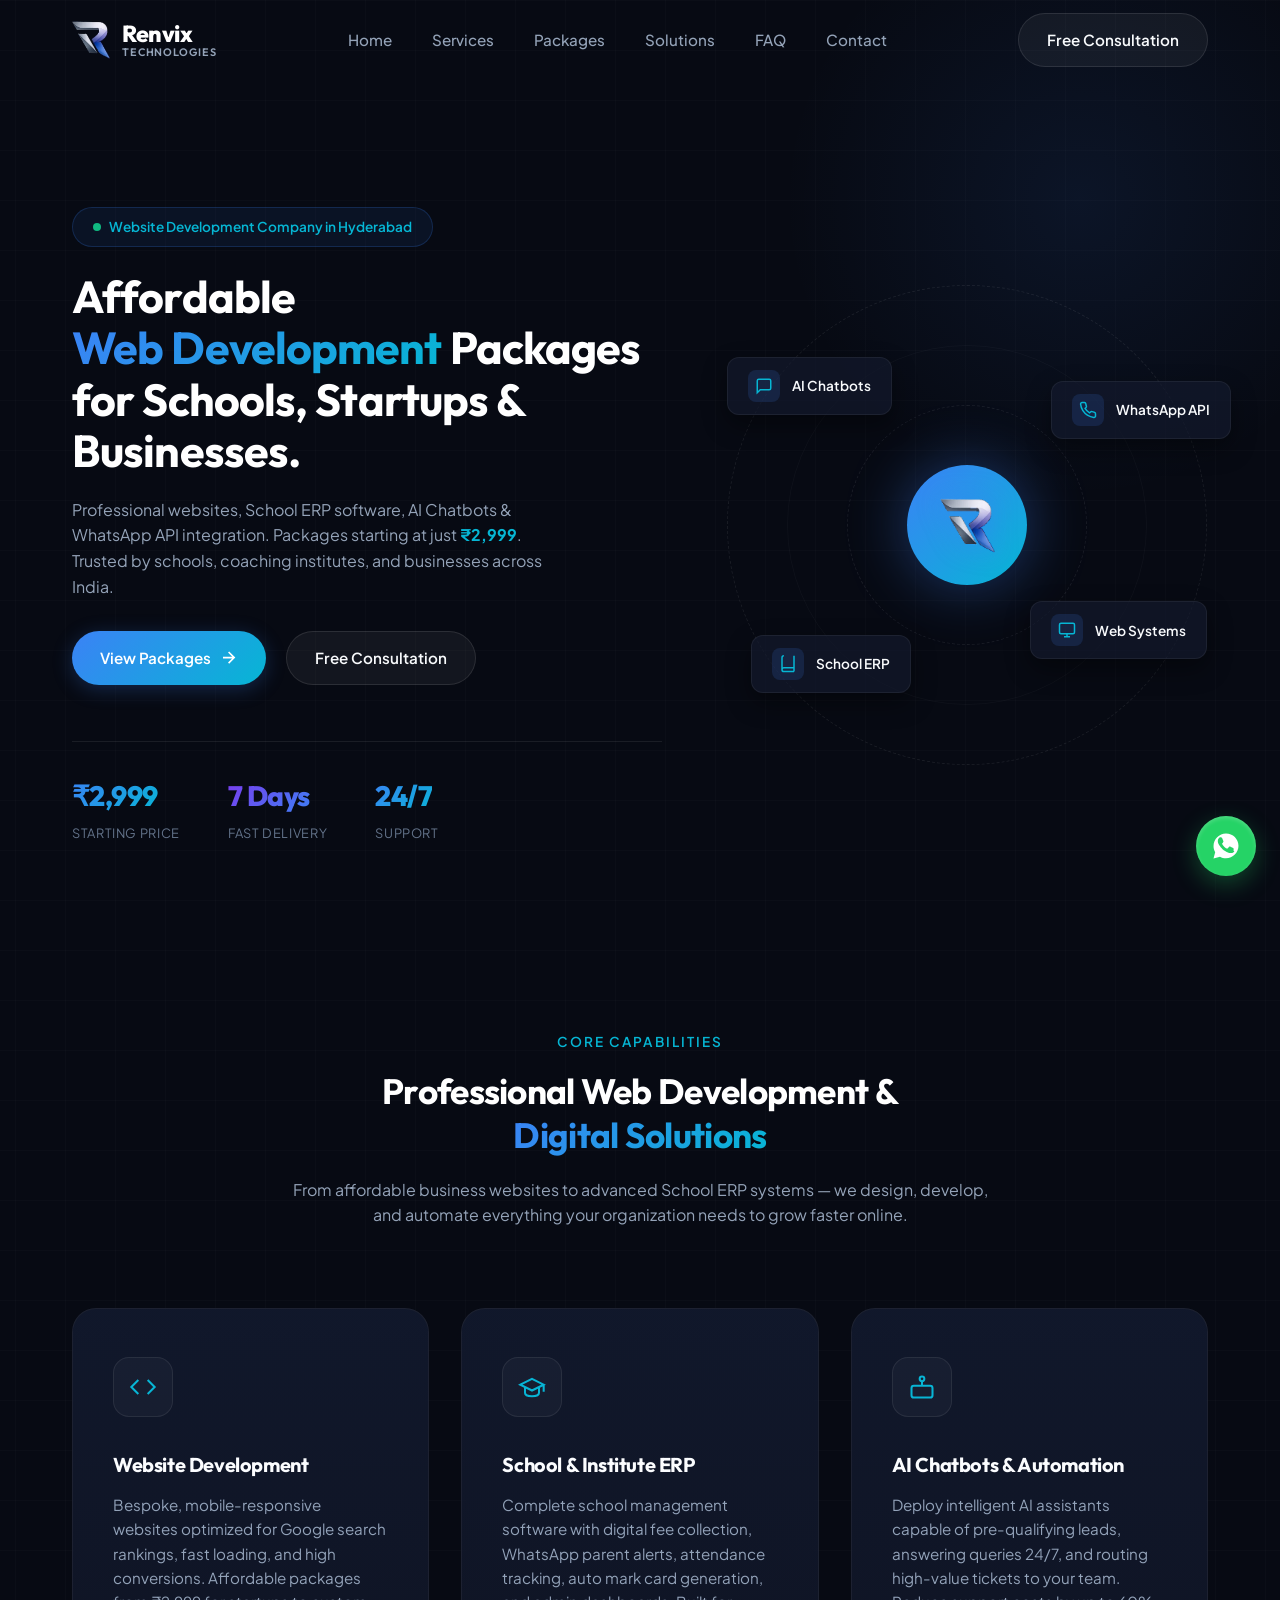
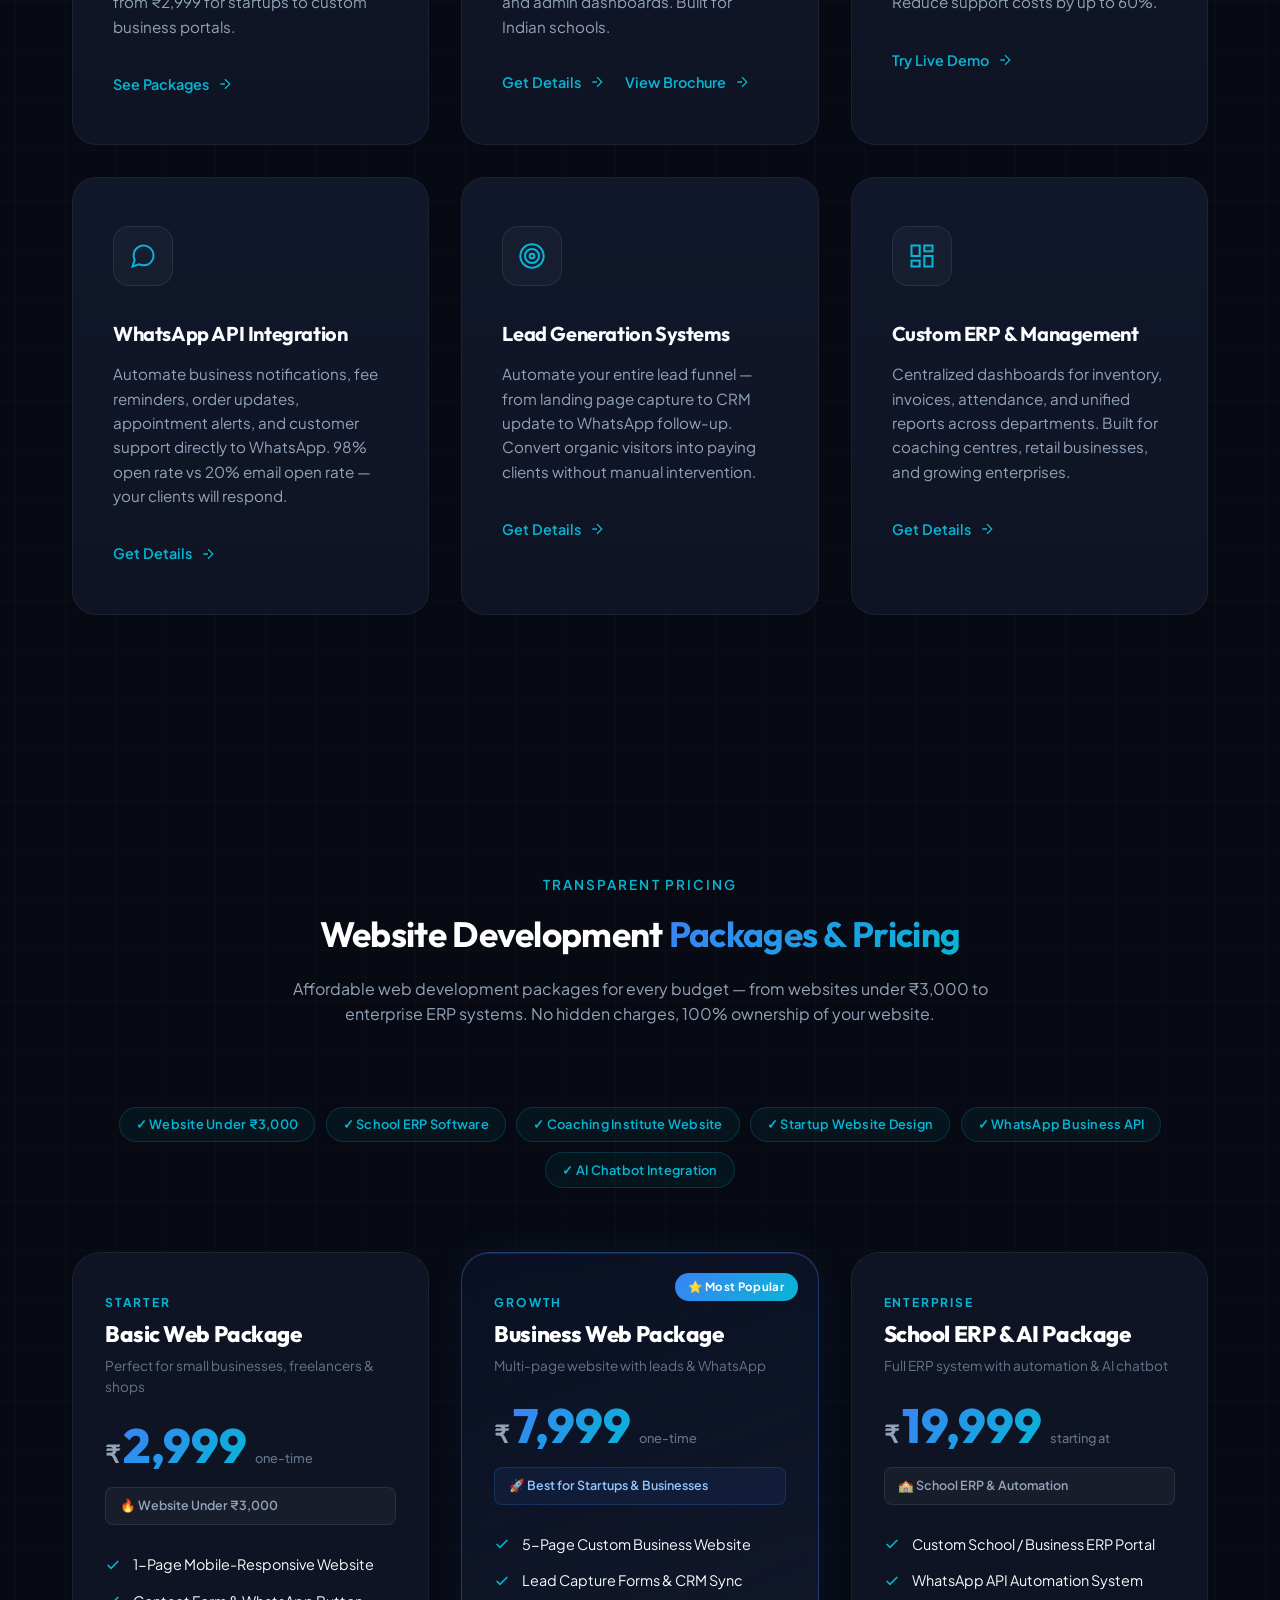
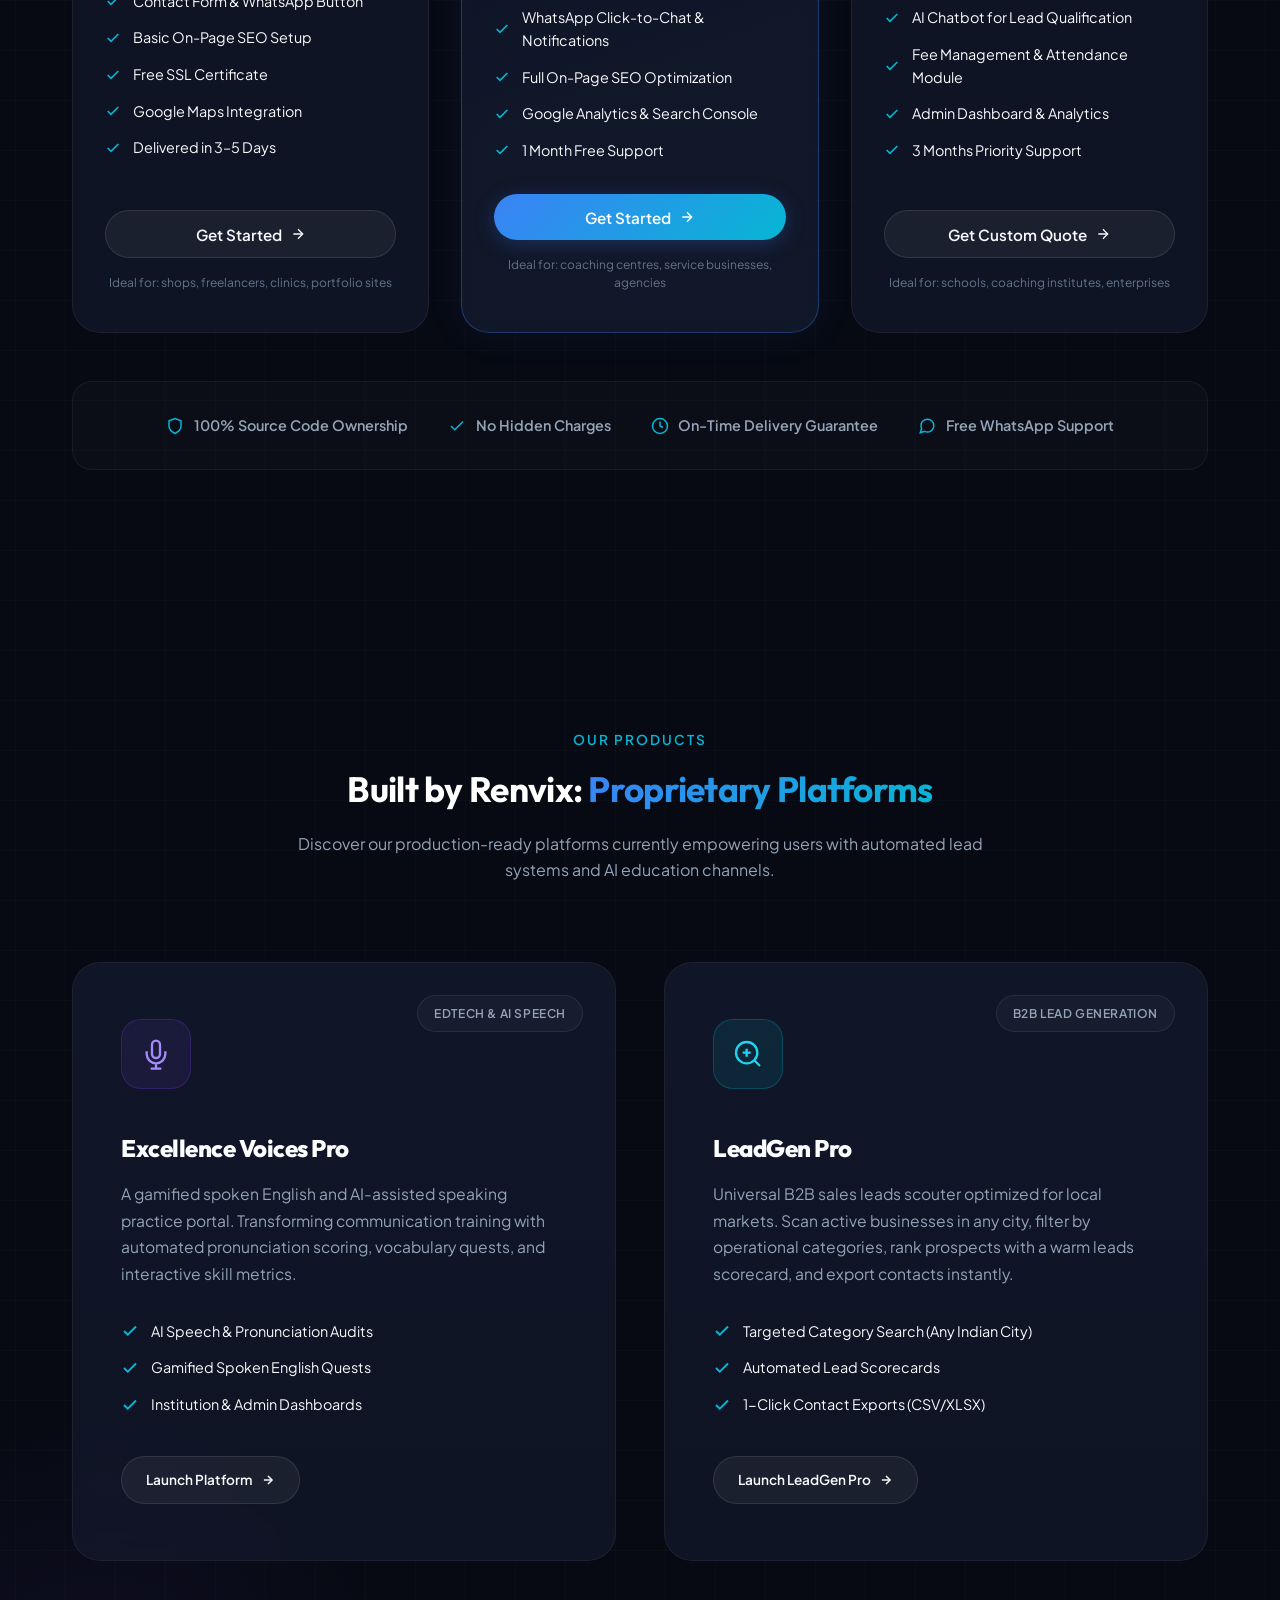
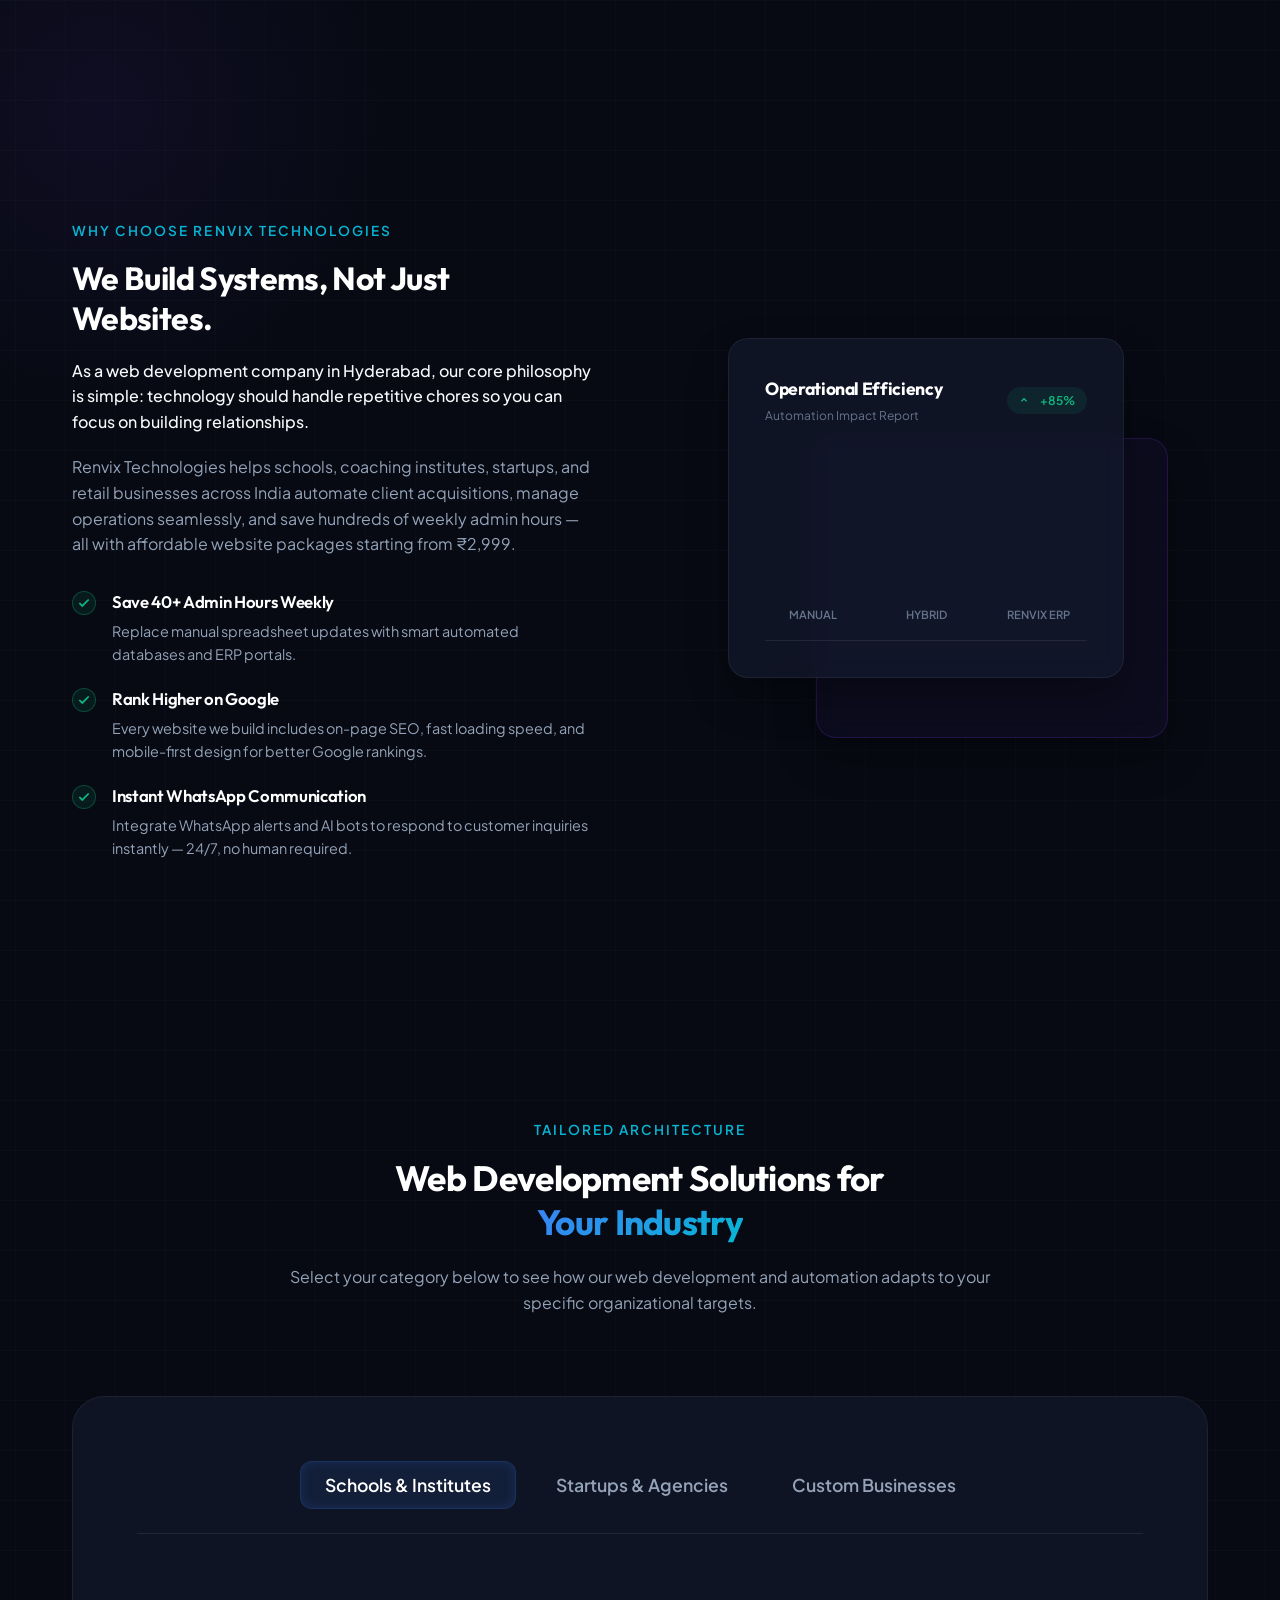
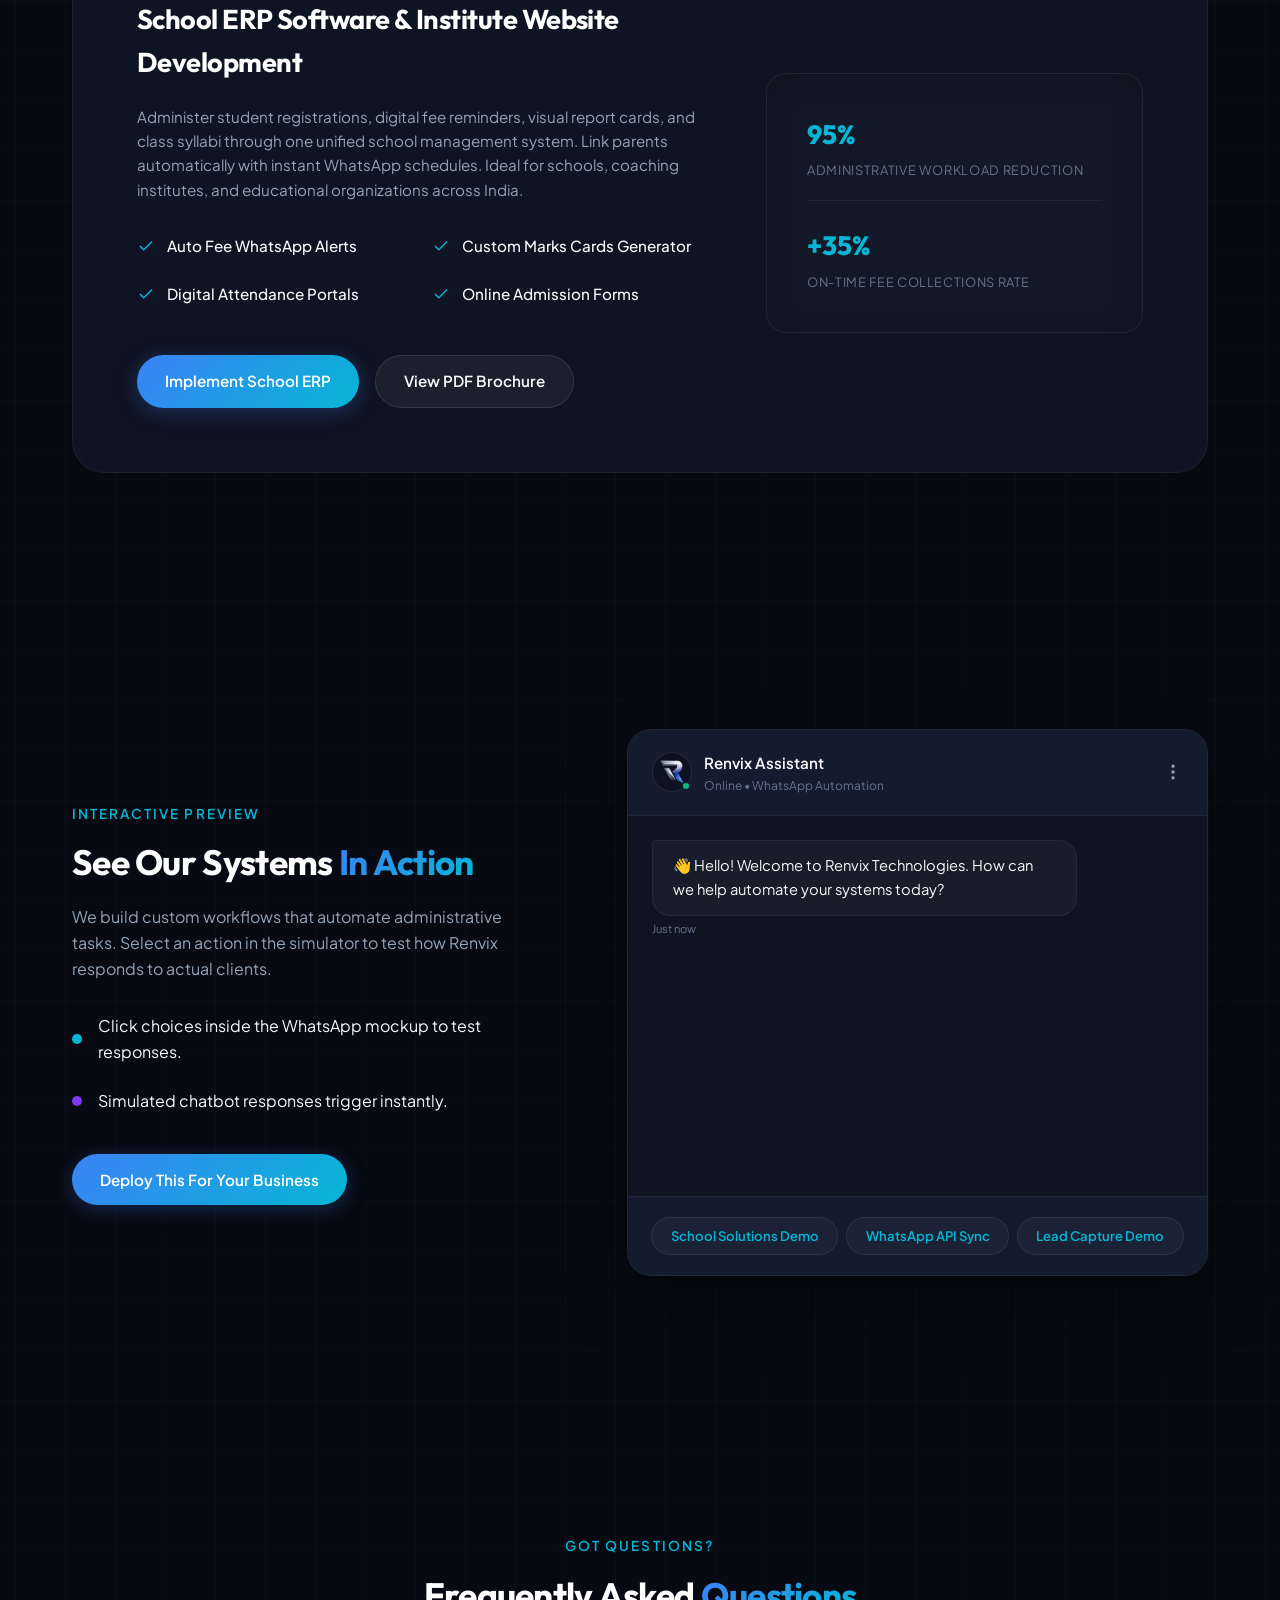
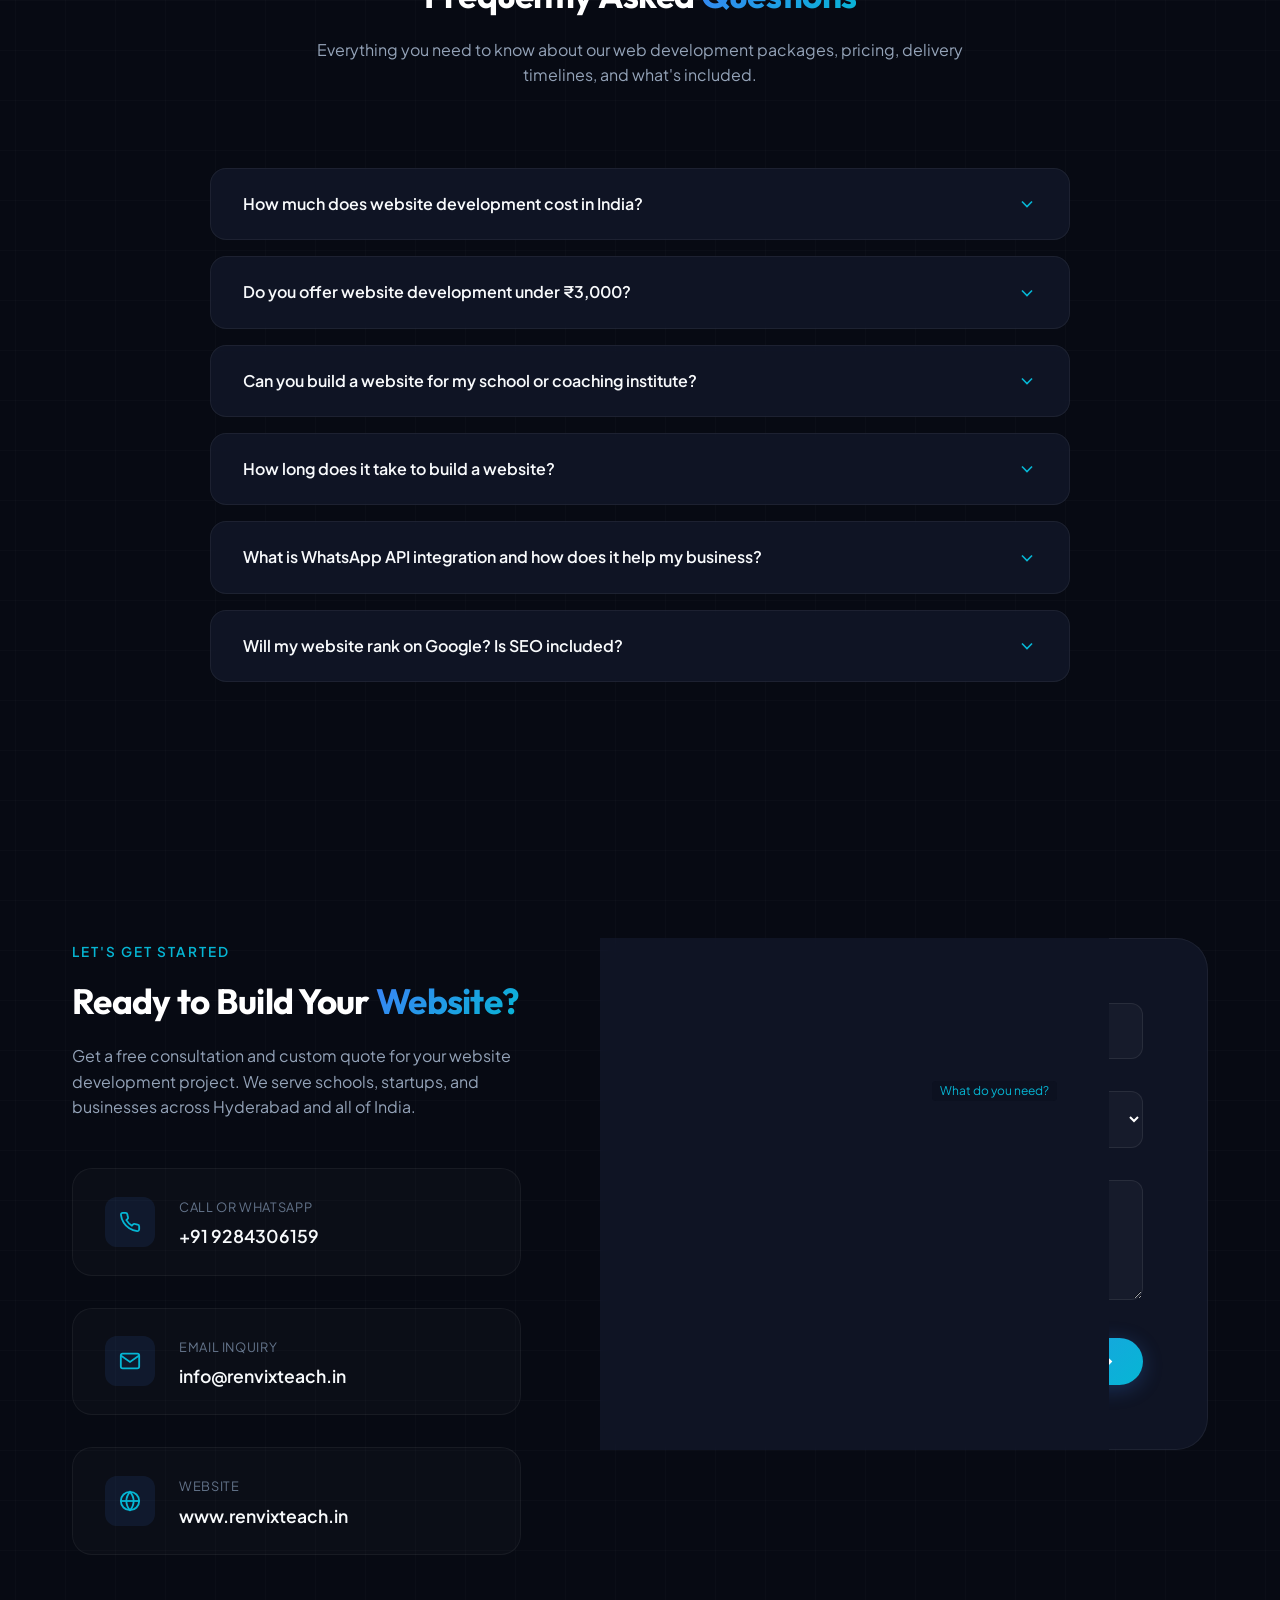
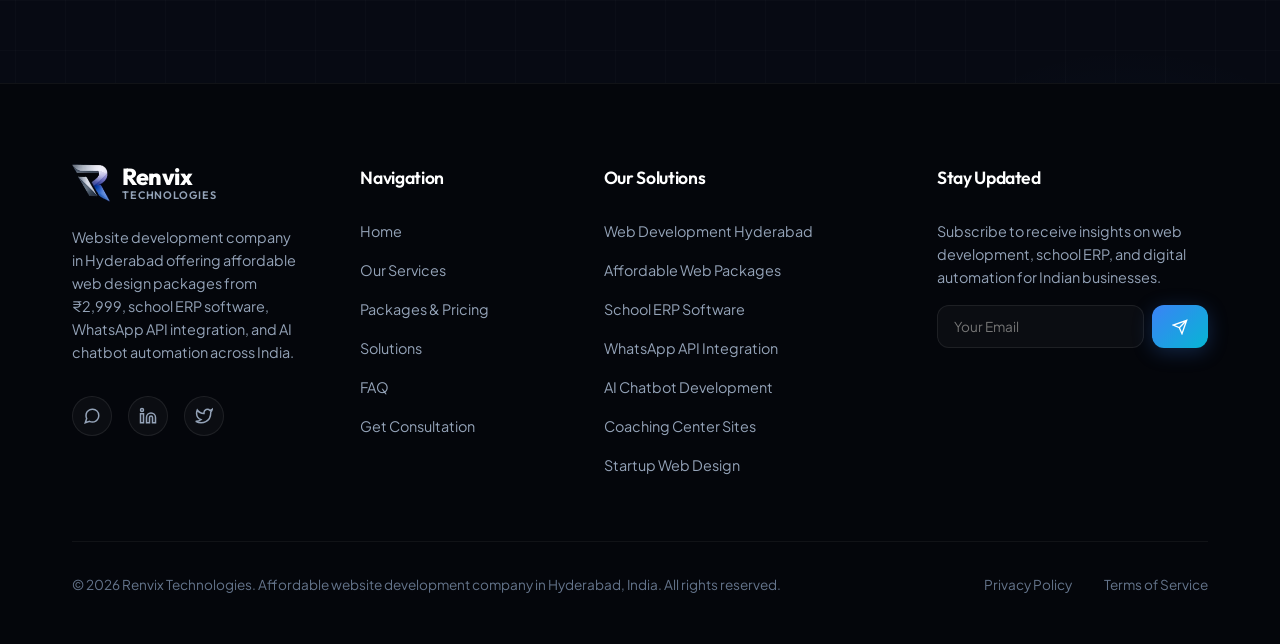
==== commit 9e3e8c99: "SEO: Added 7 dedicated keyword-targeted service landing pages and updated sitemap" ====
--- a/index.html
+++ b/index.html
@@ -1134,6 +1134,19 @@
         </div>
 
         <div>
+          <h4 class="footer-title">Our Solutions</h4>
+          <div class="footer-links">
+            <a href="web-development-hyderabad.html" class="footer-link">Web Development Hyderabad</a>
+            <a href="affordable-website-packages.html" class="footer-link">Affordable Web Packages</a>
+            <a href="school-erp-software.html" class="footer-link">School ERP Software</a>
+            <a href="whatsapp-api-integration.html" class="footer-link">WhatsApp API Integration</a>
+            <a href="ai-chatbot-development.html" class="footer-link">AI Chatbot Development</a>
+            <a href="coaching-institute-website.html" class="footer-link">Coaching Center Sites</a>
+            <a href="startup-website-design.html" class="footer-link">Startup Web Design</a>
+          </div>
+        </div>
+
+        <div>
           <h4 class="footer-title">Stay Updated</h4>
           <div class="footer-newsletter">
             <p>Subscribe to receive insights on web development, school ERP, and digital automation for Indian businesses.</p>
--- a/style.css
+++ b/style.css
@@ -132,13 +132,13 @@
 }
 
 .section-title {
-  font-size: 2.75rem;
-  line-height: 1.2;
+  font-size: 2.2rem;
+  line-height: 1.25;
   margin-bottom: 1.25rem;
 }
 
 .section-subtitle {
-  font-size: 1.1rem;
+  font-size: 1rem;
   color: var(--text-secondary);
 }
 
@@ -426,16 +426,16 @@
 }
 
 .hero-title {
-  font-size: 4rem;
-  line-height: 1.1;
-  margin-bottom: 1.5rem;
+  font-size: 2.8rem;
+  line-height: 1.15;
+  margin-bottom: 1.25rem;
 }
 
 .hero-description {
-  font-size: 1.2rem;
+  font-size: 1rem;
   color: var(--text-secondary);
-  margin-bottom: 2.5rem;
-  max-width: 540px;
+  margin-bottom: 2rem;
+  max-width: 500px;
 }
 
 .hero-actions {
@@ -452,13 +452,13 @@
 }
 
 .stat-item h4 {
-  font-size: 2.25rem;
+  font-size: 1.75rem;
   margin-bottom: 0.25rem;
   font-weight: 800;
 }
 
 .stat-item p {
-  font-size: 0.85rem;
+  font-size: 0.8rem;
   color: var(--text-muted);
   text-transform: uppercase;
   letter-spacing: 0.05em;
@@ -659,8 +659,8 @@
 }
 
 .service-card h3 {
-  font-size: 1.5rem;
-  margin-bottom: 1rem;
+  font-size: 1.25rem;
+  margin-bottom: 0.75rem;
   font-weight: 700;
 }
 
@@ -801,8 +801,8 @@
 }
 
 .product-card h3 {
-  font-size: 1.8rem;
-  margin-bottom: 1rem;
+  font-size: 1.5rem;
+  margin-bottom: 0.85rem;
   font-weight: 800;
   color: #fff;
 }
@@ -887,21 +887,21 @@
 }
 
 .about-title {
-  font-size: 2.5rem;
-  margin-bottom: 1.5rem;
-  line-height: 1.2;
+  font-size: 2rem;
+  margin-bottom: 1.25rem;
+  line-height: 1.25;
 }
 
 .about-desc-primary {
-  font-size: 1.15rem;
+  font-size: 1rem;
   color: var(--text-primary);
-  margin-bottom: 1.5rem;
+  margin-bottom: 1.25rem;
   font-weight: 500;
 }
 
 .about-desc-secondary {
   color: var(--text-secondary);
-  margin-bottom: 2.5rem;
+  margin-bottom: 2rem;
 }
 
 .about-benefits {
@@ -1120,14 +1120,14 @@
 }
 
 .tab-content h3 {
-  font-size: 2.25rem;
-  margin-bottom: 1.5rem;
+  font-size: 1.7rem;
+  margin-bottom: 1.25rem;
 }
 
 .tab-content p {
   color: var(--text-secondary);
-  margin-bottom: 2.5rem;
-  font-size: 1.05rem;
+  margin-bottom: 2rem;
+  font-size: 0.95rem;
 }
 
 .tab-features {
@@ -1179,7 +1179,7 @@
 }
 
 .segment-metric-val {
-  font-size: 2rem;
+  font-size: 1.65rem;
   font-weight: 800;
   color: var(--accent-secondary);
   font-family: var(--font-heading);
@@ -1577,7 +1577,7 @@
 
 .footer-grid {
   display: grid;
-  grid-template-columns: 1.2fr 0.8fr 1fr;
+  grid-template-columns: 1fr 0.8fr 1.2fr 1fr;
   gap: 4rem;
   margin-bottom: 4rem;
 }
@@ -2150,11 +2150,11 @@
   }
 
   .section-title {
-    font-size: 2.25rem;
+    font-size: 1.9rem;
   }
 
   .hero-title {
-    font-size: 3rem;
+    font-size: 2.4rem;
   }
 
   .hero-grid {
